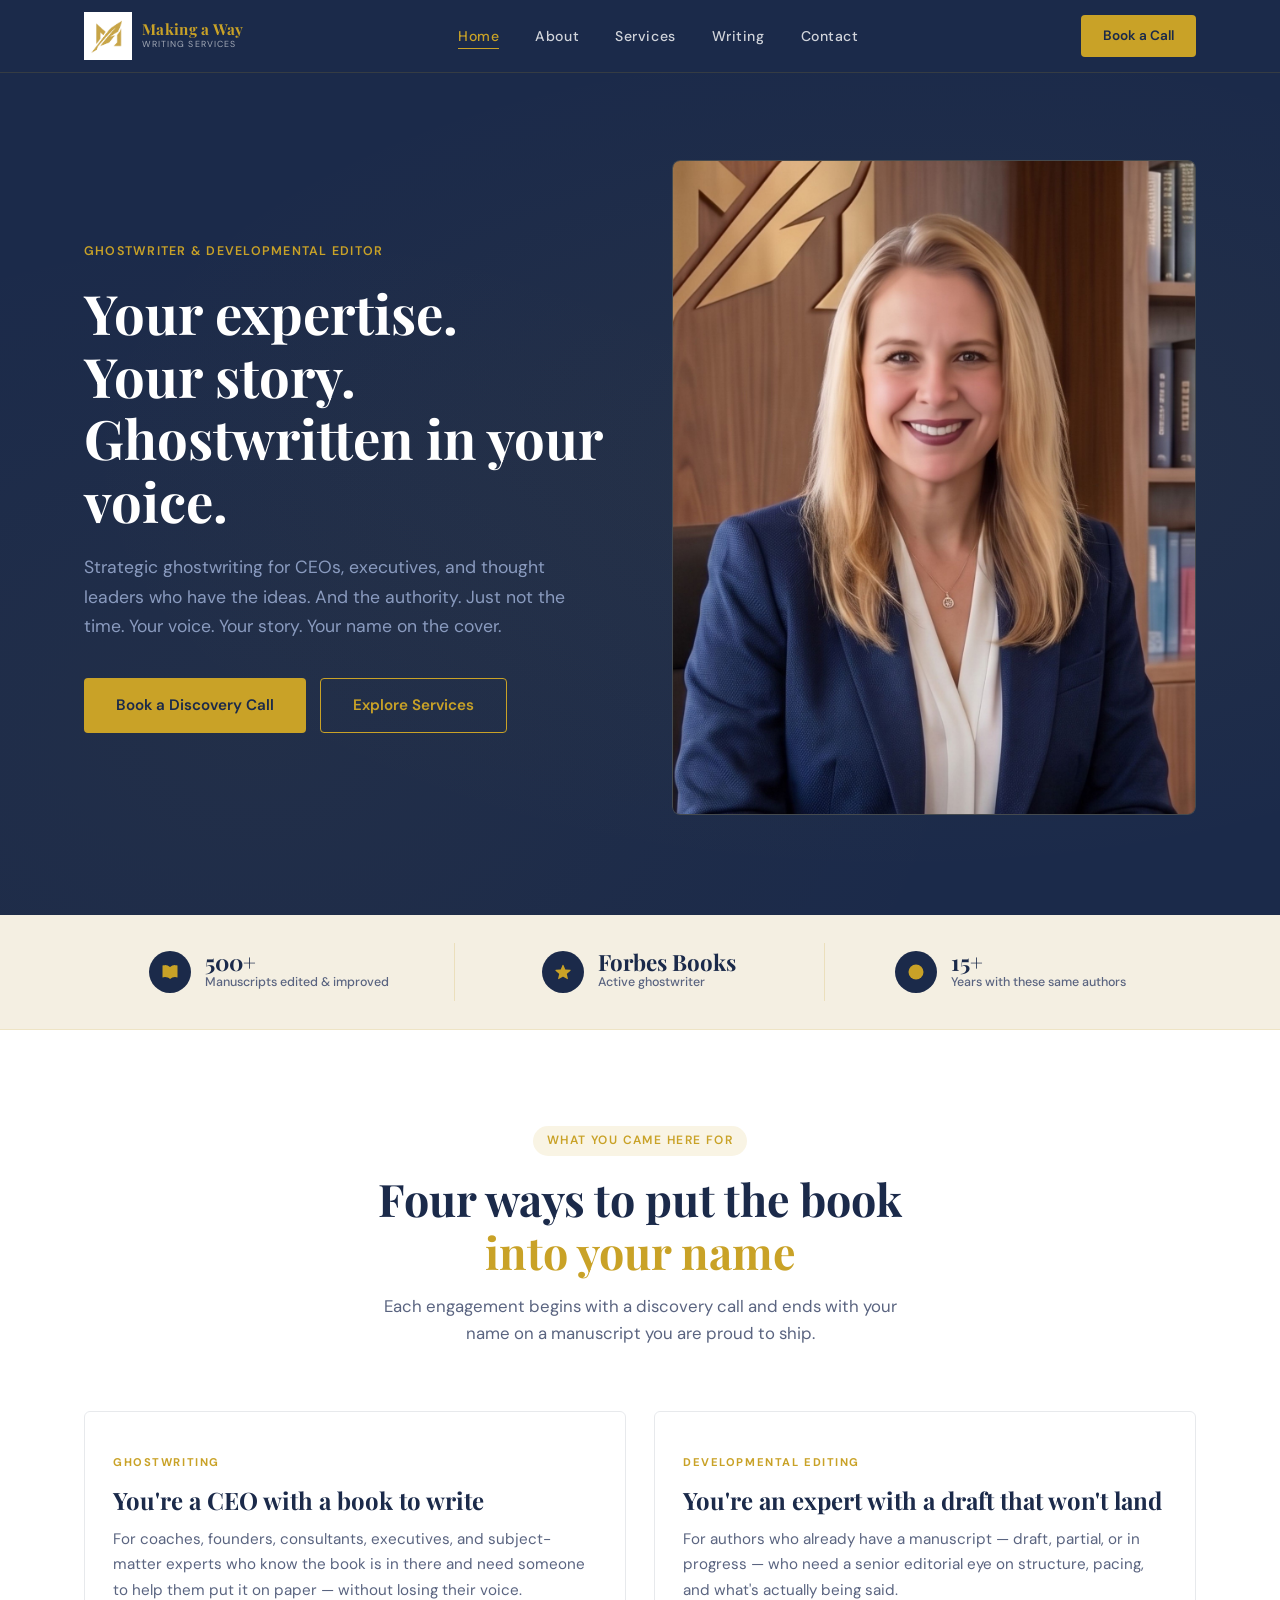
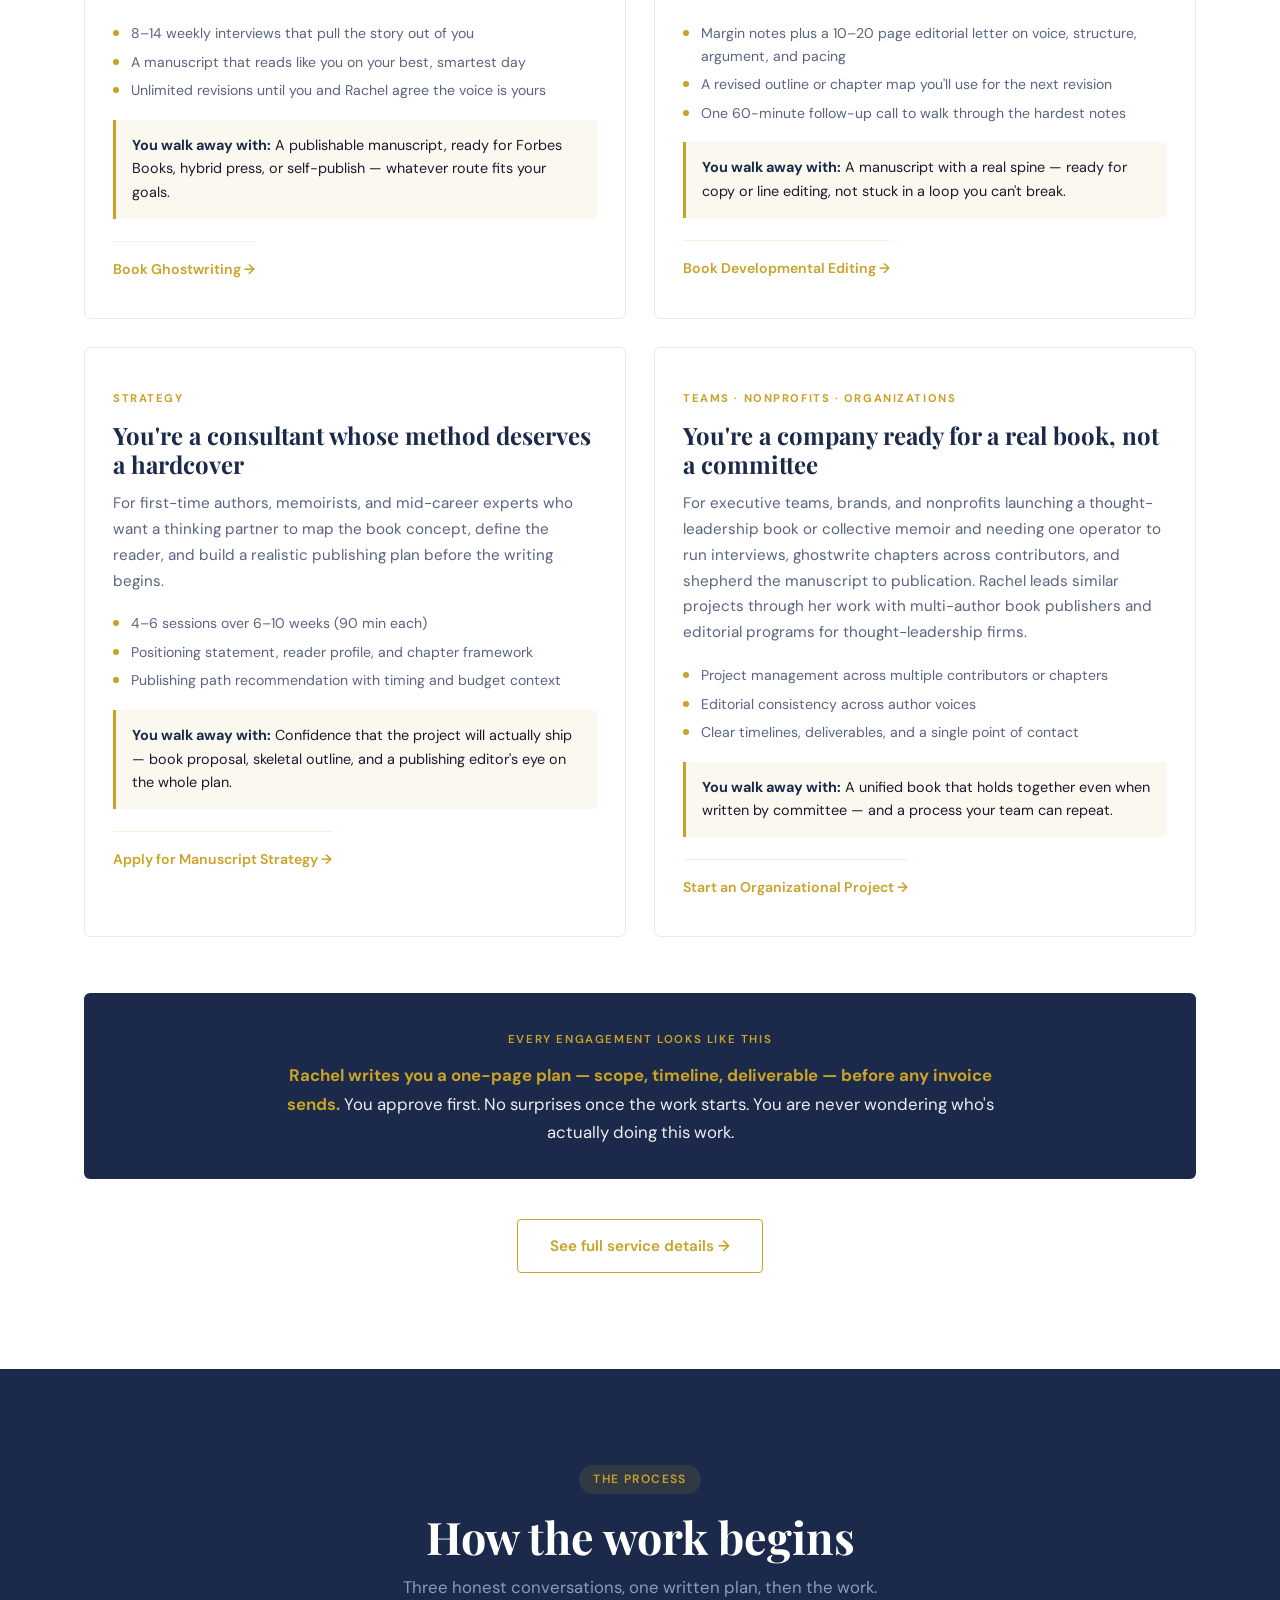
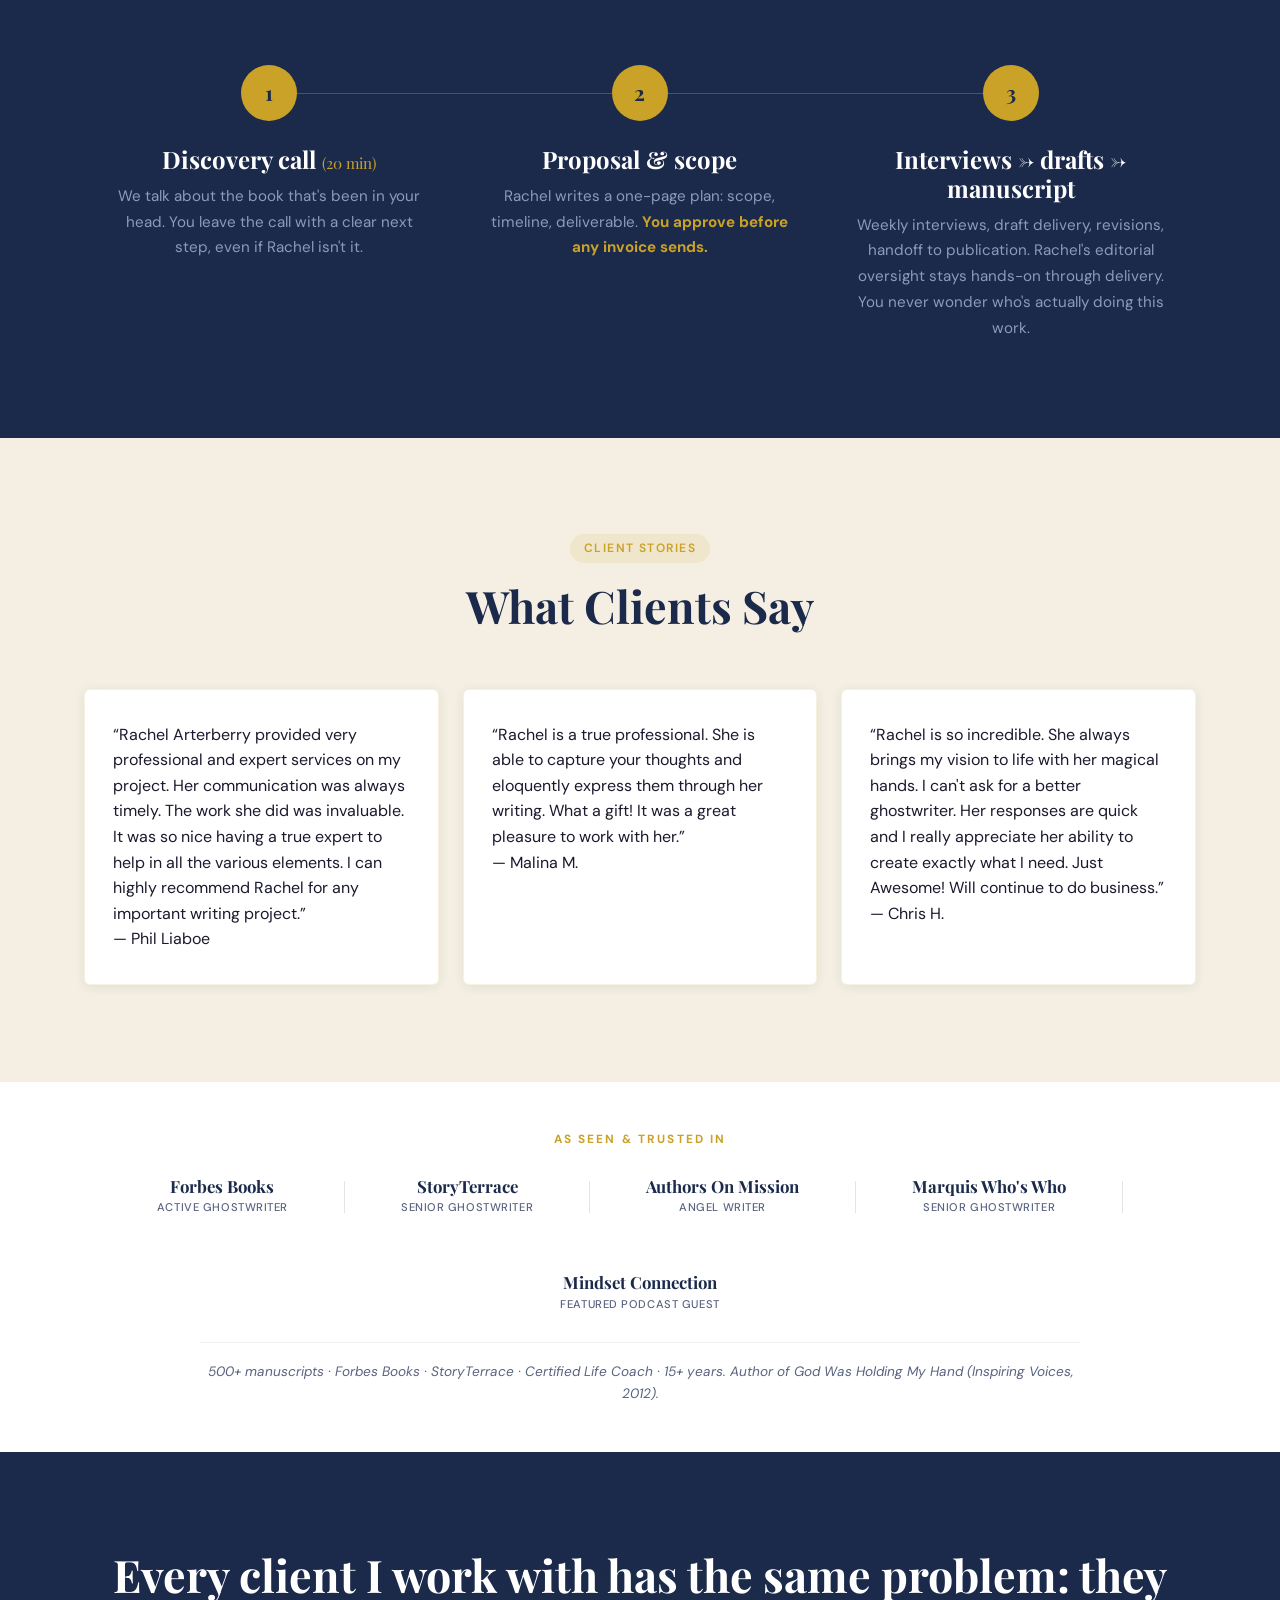
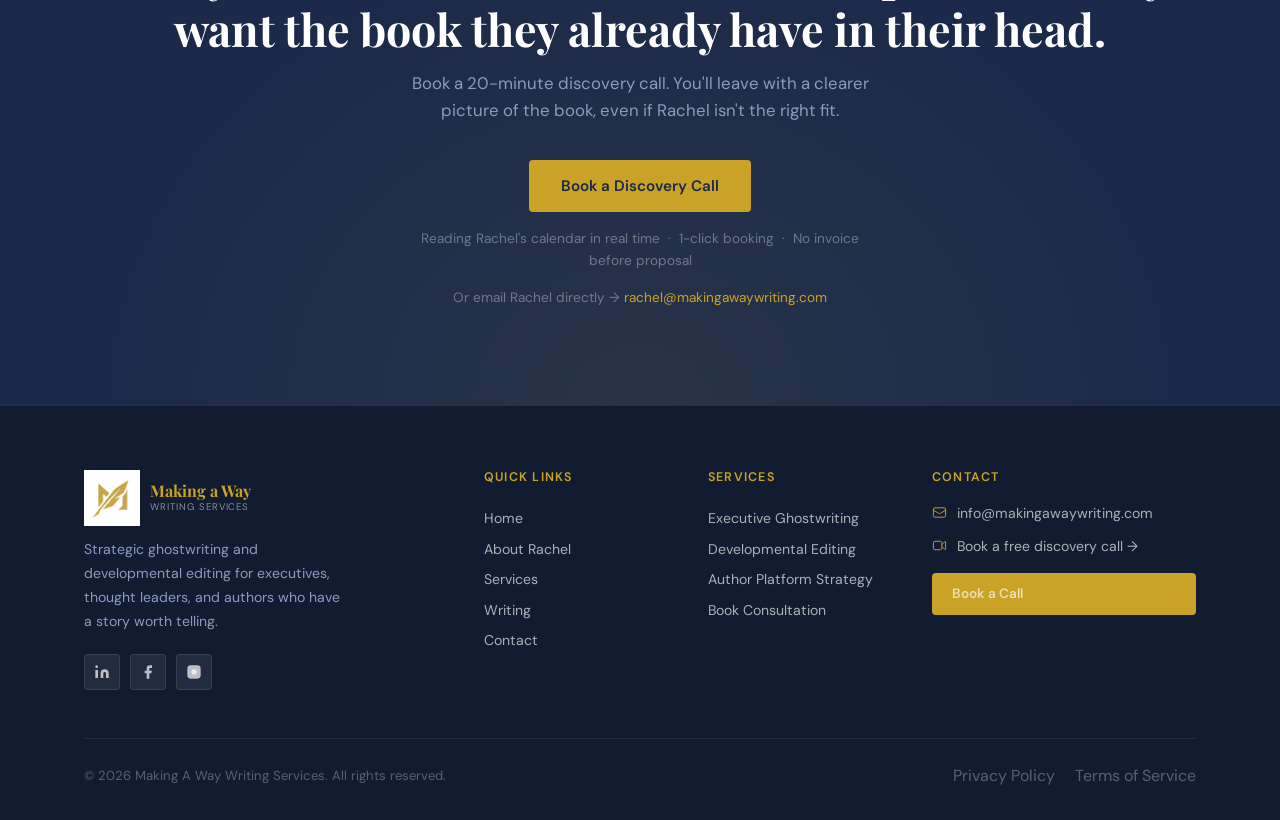
==== index.html @ b9baf17f "Update index.html Updated contact form" ====
<!DOCTYPE html>
<html lang="en">
<head>
<meta charset="UTF-8">
<meta name="viewport" content="width=device-width, initial-scale=1.0">
<title>Making A Way Writing Services | Rachel Arterberry | Ghostwriter & Editor</title>
<meta name="description" content="Strategic ghostwriting and developmental editing for CEOs, executives, and thought leaders. Rachel Arterberry helps busy leaders write books that open doors.">
<link rel="preconnect" href="https://fonts.googleapis.com">
<link href="https://fonts.googleapis.com/css2?family=Playfair+Display:ital,wght@0,400;0,600;0,700;1,400;1,600&family=DM+Sans:wght@300;400;500;600&display=swap" rel="stylesheet">
<style>
:root {
  --navy: #1B2A4A;
  --navy-dark: #111c31;
  --navy-mid: #243459;
  --gold: #C9A227;
  --gold-light: #E8C55A;
  --gold-pale: #FDF6E3;
  --cream: #F4EFE2;
  --white: #FFFFFF;
  --text: #1a1a2e;
  --text-muted: #5a6480;
  --text-light: #8A9BBF;
  --border: rgba(201,162,39,0.2);
  --font-display: 'Playfair Display', Georgia, serif;
  --font-body: 'DM Sans', sans-serif;
  --transition: 0.3s cubic-bezier(0.4,0,0.2,1);
  --shadow-sm: 0 2px 12px rgba(27,42,74,0.08);
  --shadow-md: 0 8px 32px rgba(27,42,74,0.12);
  --shadow-lg: 0 20px 60px rgba(27,42,74,0.18);
}

*, *::before, *::after { box-sizing: border-box; margin: 0; padding: 0; }

html { scroll-behavior: smooth; }

body {
  font-family: var(--font-body);
  color: var(--text);
  background: var(--white);
  line-height: 1.6;
  overflow-x: hidden;
}

/* ── TYPOGRAPHY ─────────────────────────────── */
h1,h2,h3,h4 { font-family: var(--font-display); line-height: 1.2; }
h1 { font-size: clamp(2.2rem,5vw,3.8rem); }
h2 { font-size: clamp(1.8rem,3.5vw,2.8rem); }
h3 { font-size: clamp(1.2rem,2vw,1.5rem); }
p { font-size: 1.05rem; color: var(--text-muted); }

/* ── UTILITIES ──────────────────────────────── */
.container { max-width: 1160px; margin: 0 auto; padding: 0 24px; }
.section { padding: 96px 0; }
.section-sm { padding: 64px 0; }
.text-gold { color: var(--gold); }
.text-center { text-align: center; }
.btn {
  display: inline-flex; align-items: center; gap: 8px;
  padding: 14px 32px; border-radius: 4px; font-family: var(--font-body);
  font-size: 0.95rem; font-weight: 600; cursor: pointer;
  transition: var(--transition); text-decoration: none; border: none;
}
.btn-gold {
  background: var(--gold); color: var(--navy);
}
.btn-gold:hover { background: var(--gold-light); transform: translateY(-2px); box-shadow: var(--shadow-md); }
.btn-outline {
  background: transparent; color: var(--gold);
  border: 1.5px solid var(--gold);
}
.btn-outline:hover { background: var(--gold); color: var(--navy); }
.btn-white {
  background: var(--white); color: var(--navy);
}
.btn-white:hover { background: var(--cream); transform: translateY(-2px); }

.eyebrow {
  display: inline-block;
  font-family: var(--font-body);
  font-size: 0.75rem; font-weight: 600;
  letter-spacing: 0.12em; text-transform: uppercase;
  color: var(--gold); background: rgba(201,162,39,0.12);
  padding: 5px 14px; border-radius: 20px; margin-bottom: 16px;
}

/* ── FADE IN ANIMATIONS ─────────────────────── */
.fade-up {
  opacity: 0; transform: translateY(24px);
  transition: opacity 0.7s ease, transform 0.7s ease;
}
.fade-up.visible { opacity: 1; transform: translateY(0); }
.fade-up-delay-1 { transition-delay: 0.1s; }
.fade-up-delay-2 { transition-delay: 0.2s; }
.fade-up-delay-3 { transition-delay: 0.3s; }
.fade-up-delay-4 { transition-delay: 0.4s; }

/* ── NAVIGATION ─────────────────────────────── */
.nav {
  position: fixed; top: 0; left: 0; right: 0; z-index: 100;
  background: var(--navy);
  border-bottom: 1px solid rgba(201,162,39,0.15);
  transition: var(--transition);
}
.nav.scrolled {
  box-shadow: 0 4px 24px rgba(0,0,0,0.25);
}
.nav-inner {
  display: flex; align-items: center; justify-content: space-between;
  padding: 0 24px; max-width: 1160px; margin: 0 auto; height: 72px;
}
.nav-logo { text-decoration: none; }
.nav-logo-main {
  font-family: var(--font-display);
  font-size: 1.1rem; font-weight: 700; color: var(--gold);
  letter-spacing: 0.02em; line-height: 1.1;
}
.nav-logo-sub {
  font-size: 0.6rem; color: var(--text-light);
  letter-spacing: 0.14em; text-transform: uppercase; font-weight: 400;
}
.nav-links {
  display: flex; align-items: center; gap: 36px; list-style: none;
}
.nav-links a {
  font-size: 0.88rem; font-weight: 500; color: rgba(255,255,255,0.8);
  text-decoration: none; letter-spacing: 0.04em;
  transition: color var(--transition); position: relative;
}
.nav-links a::after {
  content: ''; position: absolute; bottom: -4px; left: 0; right: 0;
  height: 1.5px; background: var(--gold); transform: scaleX(0);
  transition: transform var(--transition); transform-origin: left;
}
.nav-links a:hover, .nav-links a.active { color: var(--gold); }
.nav-links a:hover::after, .nav-links a.active::after { transform: scaleX(1); }
.nav-cta { margin-left: 8px; padding: 10px 22px; font-size: 0.85rem; }
.hamburger {
  display: none; flex-direction: column; gap: 5px; cursor: pointer;
  background: none; border: none; padding: 4px;
}
.hamburger span {
  display: block; width: 24px; height: 2px;
  background: var(--white); transition: var(--transition);
}
.hamburger.open span:nth-child(1) { transform: rotate(45deg) translate(5px,5px); }
.hamburger.open span:nth-child(2) { opacity: 0; }
.hamburger.open span:nth-child(3) { transform: rotate(-45deg) translate(5px,-5px); }
.mobile-menu {
  display: none; position: fixed; inset: 72px 0 0 0;
  background: var(--navy-dark); z-index: 99; padding: 32px 24px;
  flex-direction: column; gap: 8px;
}
.mobile-menu.open { display: flex; }
.mobile-menu a {
  font-size: 1.1rem; font-weight: 500; color: rgba(255,255,255,0.85);
  text-decoration: none; padding: 12px 0;
  border-bottom: 1px solid rgba(255,255,255,0.08);
  transition: color var(--transition);
}
.mobile-menu a:hover { color: var(--gold); }
.mobile-menu .btn { margin-top: 16px; justify-content: center; }

/* ── PAGE SYSTEM ────────────────────────────── */
.page { display: none; }
.page.active { display: block; }

/* ══════════════════════════════════════════════
   HOME PAGE
══════════════════════════════════════════════ */

/* Hero */
.hero {
  background: var(--navy);
  padding: 160px 0 100px;
  position: relative; overflow: hidden;
}
.hero::before {
  content: '';
  position: absolute; inset: 0;
  background: radial-gradient(ellipse at 70% 50%, rgba(201,162,39,0.06) 0%, transparent 65%),
              radial-gradient(ellipse at 20% 80%, rgba(201,162,39,0.04) 0%, transparent 50%);
}
.hero-grid {
  display: grid; grid-template-columns: 1fr 1fr;
  gap: 64px; align-items: center; position: relative;
}
.hero-eyebrow { color: var(--gold); letter-spacing: 0.1em; font-size: 0.78rem; font-weight: 600; text-transform: uppercase; margin-bottom: 20px; }
.hero h1 { color: var(--white); margin-bottom: 20px; font-weight: 700; }
.hero h1 em { color: var(--gold); font-style: normal; }
.hero-sub { color: var(--text-light); font-size: 1.1rem; margin-bottom: 36px; line-height: 1.7; }
.hero-actions { display: flex; gap: 14px; flex-wrap: wrap; }
.hero-image {
  position: relative; border-radius: 8px; overflow: hidden;
}
.hero-image-frame {
  width: 100%; aspect-ratio: 4/5; background: var(--navy-mid);
  border-radius: 8px; overflow: hidden; position: relative;
  border: 1px solid rgba(201,162,39,0.2);
}
.hero-image-frame img {
  width: 100%; height: 100%; object-fit: cover; object-position: center top;
  display: block;
}
.hero-image-placeholder {
  width: 100%; height: 100%;
  background: linear-gradient(145deg, var(--navy-mid) 0%, var(--navy-dark) 100%);
  display: flex; flex-direction: column; align-items: center; justify-content: center;
  gap: 12px;
}
.hero-image-placeholder svg { opacity: 0.3; }
.hero-image-placeholder span { color: rgba(255,255,255,0.3); font-size: 0.8rem; letter-spacing: 0.06em; }
.hero-badge {
  position: absolute; bottom: 24px; left: -20px;
  background: var(--gold); color: var(--navy);
  padding: 12px 20px; border-radius: 4px;
  box-shadow: var(--shadow-md);
}
.hero-badge-num { font-family: var(--font-display); font-size: 1.6rem; font-weight: 700; line-height: 1; }
.hero-badge-label { font-size: 0.7rem; font-weight: 600; letter-spacing: 0.08em; text-transform: uppercase; }

/* Stats strip */
.stats-strip { background: var(--cream); padding: 28px 0; border-bottom: 1px solid rgba(201,162,39,0.15); }
.stats-grid { display: grid; grid-template-columns: repeat(3,1fr); gap: 0; }
.stat-item {
  text-align: center; padding: 8px 24px;
  border-right: 1px solid rgba(201,162,39,0.2);
  display: flex; align-items: center; justify-content: center; gap: 14px;
}
.stat-item:last-child { border-right: none; }
.stat-icon {
  width: 42px; height: 42px; border-radius: 50%;
  background: var(--navy); display: flex; align-items: center; justify-content: center;
  flex-shrink: 0;
}
.stat-icon svg { width: 20px; height: 20px; fill: var(--gold); }
.stat-text { text-align: left; }
.stat-num { font-family: var(--font-display); font-size: 1.4rem; font-weight: 700; color: var(--navy); line-height: 1; }
.stat-lbl { font-size: 0.78rem; color: var(--text-muted); font-weight: 500; }

/* Services overview */
.services-section { background: var(--white); }
.services-intro { text-align: center; max-width: 560px; margin: 0 auto 64px; }
.services-intro h2 { color: var(--navy); margin-bottom: 14px; }
.services-grid { display: grid; grid-template-columns: repeat(3,1fr); gap: 24px; }
.service-card {
  padding: 36px 28px; border-radius: 6px;
  border: 1px solid rgba(27,42,74,0.1);
  transition: var(--transition); position: relative;
  overflow: hidden;
}
.service-card::before {
  content: ''; position: absolute; top: 0; left: 0; right: 0;
  height: 3px; background: var(--gold);
  transform: scaleX(0); transform-origin: left;
  transition: transform var(--transition);
}
.service-card:hover { transform: translateY(-6px); box-shadow: var(--shadow-md); border-color: rgba(201,162,39,0.3); }
.service-card:hover::before { transform: scaleX(1); }
.service-icon {
  width: 52px; height: 52px; border-radius: 8px;
  background: var(--cream); display: flex; align-items: center; justify-content: center;
  margin-bottom: 20px;
}
.service-icon svg { width: 26px; height: 26px; stroke: var(--navy); fill: none; stroke-width: 1.5; }
.service-card h3 { color: var(--navy); margin-bottom: 12px; }
.service-card p { font-size: 0.95rem; line-height: 1.7; }
.service-bullets { list-style: none; margin-top: 18px; display: flex; flex-direction: column; gap: 6px; }
.service-bullets li {
  font-size: 0.88rem; color: var(--text-muted); padding-left: 18px; position: relative;
}
.service-bullets li::before {
  content: ''; position: absolute; left: 0; top: 8px;
  width: 6px; height: 6px; border-radius: 50%; background: var(--gold);
}

/* ── SERVICES: 4-PANEL + GUARANTEE ── */
.services-grid-four { grid-template-columns: repeat(2,1fr); gap: 28px; }
.service-eyebrow {
  display: inline-block;
  font-size: 0.7rem; font-weight: 700;
  letter-spacing: 0.14em; text-transform: uppercase;
  color: var(--gold); margin-bottom: 10px;
  padding: 4px 0;
}
.service-card .service-card-link {
  display: inline-flex; align-items: center; gap: 8px;
  margin-top: 22px; font-size: 0.88rem; font-weight: 600;
  color: var(--gold); text-decoration: none;
  transition: gap var(--transition);
  border-top: 1px solid rgba(201,162,39,0.15);
  padding-top: 16px;
}
.service-card .service-card-link:hover { gap: 14px; }
.service-walkaway {
  margin-top: 18px;
  padding: 14px 16px;
  background: rgba(201,162,39,0.07);
  border-left: 3px solid var(--gold);
  border-radius: 0 4px 4px 0;
  font-size: 0.9rem;
  color: var(--text);
  line-height: 1.65;
}
.service-walkaway strong { color: var(--navy); }
.guarantee-strip {
  margin-top: 56px;
  padding: 32px 36px;
  background: var(--navy);
  border-radius: 6px;
  text-align: center;
}
.guarantee-eyebrow {
  display: inline-block;
  font-size: 0.72rem; font-weight: 600;
  letter-spacing: 0.14em; text-transform: uppercase;
  color: var(--gold); margin-bottom: 12px;
}
.guarantee-line {
  color: rgba(255,255,255,0.92);
  font-size: 1.05rem;
  line-height: 1.7;
  max-width: 720px;
  margin: 0 auto;
}
.guarantee-line strong { color: var(--gold); }

/* ── TRUST SECTION: text-only ribbon ── */
.trust-eyebrow {
  text-align: center;
  display: block;
  font-size: 0.74rem; font-weight: 700;
  letter-spacing: 0.18em; text-transform: uppercase;
  color: var(--gold); margin-bottom: 28px;
}
.trust-inner-text {
  display: flex; align-items: center; justify-content: center;
  gap: 28px; flex-wrap: wrap;
  max-width: 1100px; margin: 0 auto 28px;
}
.trust-item-text {
  display: flex; flex-direction: column; align-items: center; gap: 4px;
  text-align: center; min-width: 130px;
}
.trust-name {
  font-family: var(--font-display);
  font-size: 1.05rem; font-weight: 700;
  color: var(--navy); line-height: 1.1;
}
.trust-detail {
  font-size: 0.7rem; color: var(--text-muted);
  letter-spacing: 0.05em; text-transform: uppercase;
  font-weight: 500;
}
.trust-quietline {
  text-align: center;
  font-size: 0.85rem;
  color: var(--text-muted);
  font-style: italic;
  padding-top: 18px;
  border-top: 1px solid rgba(27,42,74,0.07);
  max-width: 880px; margin: 0 auto;
}

/* ── HERO H1 — allow longer outline copy to flow nicely ── */
.hero h1 { font-size: clamp(1.9rem, 4.4vw, 3.4rem); line-height: 1.15; }

/* ── RESPONSIVE: 4-panel grid falls to single column on mobile ── */
@media (max-width: 768px) {
  .services-grid-four { grid-template-columns: 1fr; }
}

/* How It Works */
.hiw-section { background: var(--navy); }
.hiw-section .section-header { text-align: center; margin-bottom: 64px; }
.hiw-section .section-header h2 { color: var(--white); margin-bottom: 10px; }
.hiw-section .section-header p { color: var(--text-light); }
.hiw-grid {
  display: grid; grid-template-columns: repeat(3,1fr);
  gap: 0; position: relative;
}
.hiw-grid::before {
  content: ''; position: absolute;
  top: 28px; left: calc(16.66% + 20px); right: calc(16.66% + 20px);
  height: 1px; background: rgba(201,162,39,0.35);
}
.hiw-step { text-align: center; padding: 0 24px; }
.hiw-num {
  width: 56px; height: 56px; border-radius: 50%;
  background: var(--gold); color: var(--navy);
  font-family: var(--font-display); font-size: 1.3rem; font-weight: 700;
  display: flex; align-items: center; justify-content: center;
  margin: 0 auto 24px; position: relative; z-index: 1;
}
.hiw-step h3 { color: var(--white); margin-bottom: 10px; }
.hiw-step p { color: var(--text-light); font-size: 0.95rem; line-height: 1.7; }

/* Testimonials */
.testimonials-section { background: var(--cream); }
.testimonials-intro { text-align: center; max-width: 500px; margin: 0 auto 56px; }
.testimonials-intro h2 { color: var(--navy); margin-bottom: 10px; }
.testimonials-grid { display: grid; grid-template-columns: repeat(3,1fr); gap: 24px; }
.nav-logo img, footer img[alt="Making A Way Writing Services logo"] { object-fit: contain !important; }
.testimonial-card {
  background: var(--white); border-radius: 6px; padding: 32px 28px;
  border: 1px solid rgba(201,162,39,0.15);
  box-shadow: var(--shadow-sm); position: relative;
}
.quote-mark {
  font-family: var(--font-display); font-size: 4rem; color: var(--gold);
  line-height: 1; margin-bottom: 12px; opacity: 0.6;
}
.testimonial-card blockquote {
  font-size: 0.96rem; color: var(--text-muted); line-height: 1.75;
  font-style: italic; margin-bottom: 24px;
  border: none; padding: 0;
}
.testimonial-author { display: flex; flex-direction: column; gap: 2px; }
.testimonial-name { font-weight: 600; font-size: 0.92rem; color: var(--navy); }
.testimonial-role { font-size: 0.82rem; color: var(--text-muted); }

/* Trust badges */
.trust-section { background: var(--white); padding: 48px 0; border-top: 1px solid rgba(27,42,74,0.08); }
.trust-inner { display: flex; align-items: center; justify-content: center; gap: 56px; flex-wrap: wrap; }
.trust-item { display: flex; align-items: center; gap: 12px; }
.trust-item-logo {
  font-family: var(--font-display); font-size: 1.2rem; font-weight: 700; color: var(--navy);
}
.trust-item-logo span { font-weight: 400; font-size: 0.7rem; display: block; color: var(--text-muted); letter-spacing: 0.08em; text-transform: uppercase; }
.trust-divider { width: 1px; height: 32px; background: rgba(27,42,74,0.12); }
.trust-badge {
  display: flex; align-items: center; gap: 10px;
  padding: 10px 20px; border-radius: 4px;
  border: 1px solid rgba(27,42,74,0.12); 
}
.trust-badge-icon {
  width: 32px; height: 32px; border-radius: 4px;
  background: var(--navy); display: flex; align-items: center; justify-content: center;
}
.trust-badge-icon svg { width: 18px; height: 18px; fill: var(--gold); }
.trust-badge-text { font-size: 0.82rem; font-weight: 600; color: var(--navy); }

/* Final CTA */
.final-cta {
  background: var(--navy); text-align: center; padding: 96px 0;
  position: relative; overflow: hidden;
}
.final-cta::before {
  content: '';
  position: absolute; inset: 0;
  background: radial-gradient(ellipse at 50% 100%, rgba(201,162,39,0.08) 0%, transparent 60%);
}
.final-cta .container { position: relative; }
.final-cta h2 { color: var(--white); margin-bottom: 14px; }
.final-cta p { color: var(--text-light); font-size: 1.05rem; margin-bottom: 36px; max-width: 480px; margin-left: auto; margin-right: auto; }
.final-cta-sub { font-size: 0.85rem !important; color: rgba(255,255,255,0.35) !important; margin-top: 16px !important; margin-bottom: 0 !important; }

/* ══════════════════════════════════════════════
   ABOUT PAGE
══════════════════════════════════════════════ */
.about-hero {
  background: var(--navy); padding: 140px 0 80px;
  position: relative; overflow: hidden;
}
.about-hero::before {
  content: ''; position: absolute; inset: 0;
  background: radial-gradient(ellipse at 30% 60%, rgba(201,162,39,0.05) 0%, transparent 55%);
}
.about-hero-grid { display: grid; grid-template-columns: 1fr 1.2fr; gap: 80px; align-items: center; position: relative; }
.about-photo-wrap { position: relative; }
.about-photo-frame {
  width: 100%; aspect-ratio: 3/4; border-radius: 6px; overflow: hidden;
  border: 1px solid rgba(201,162,39,0.25);
  background: var(--navy-mid);
}
.about-photo-frame img { width: 100%; height: 100%; object-fit: cover; object-position: center top; }
.about-photo-placeholder {
  width: 100%; height: 100%;
  display: flex; flex-direction: column; align-items: center; justify-content: center; gap: 12px;
  background: linear-gradient(145deg, var(--navy-mid), var(--navy-dark));
}
.about-photo-placeholder svg { opacity: 0.25; }
.about-photo-placeholder span { color: rgba(255,255,255,0.25); font-size: 0.78rem; letter-spacing: 0.06em; }
.about-photo-badge {
  position: absolute; bottom: -16px; right: -16px;
  background: var(--gold); padding: 16px 20px; border-radius: 4px;
  box-shadow: var(--shadow-md);
}
.about-photo-badge-num { font-family: var(--font-display); font-size: 1.8rem; font-weight: 700; color: var(--navy); line-height: 1; }
.about-photo-badge-text { font-size: 0.7rem; font-weight: 600; color: var(--navy-mid); text-transform: uppercase; letter-spacing: 0.08em; }
.about-hero-text .eyebrow { display: block; margin-bottom: 14px; }
.about-hero-text h1 { color: var(--white); margin-bottom: 8px; }
.about-hero-subtitle { font-family: var(--font-display); font-size: 1.1rem; color: var(--gold); font-style: italic; margin-bottom: 24px; }
.about-hero-text p { color: var(--text-light); line-height: 1.8; margin-bottom: 16px; font-size: 1.05rem; }
.about-creds { display: flex; gap: 12px; flex-wrap: wrap; margin-top: 28px; }
.about-cred {
  display: flex; align-items: center; gap: 8px;
  padding: 8px 14px; border-radius: 4px;
  background: rgba(255,255,255,0.06); border: 1px solid rgba(201,162,39,0.2);
}
.about-cred-text { font-size: 0.82rem; color: rgba(255,255,255,0.8); font-weight: 500; }
.about-cred-num { font-family: var(--font-display); font-size: 1rem; font-weight: 700; color: var(--gold); }

.about-story { background: var(--white); }
.about-story-grid { display: grid; grid-template-columns: 1fr 1fr; gap: 80px; align-items: start; }
.about-story-text h2 { color: var(--navy); margin-bottom: 24px; }
.about-story-text p { color: var(--text-muted); line-height: 1.85; margin-bottom: 18px; font-size: 1.02rem; }
.about-pull-quote {
  background: var(--cream); border-left: 4px solid var(--gold);
  padding: 24px 28px; border-radius: 0 6px 6px 0; margin: 32px 0;
  font-family: var(--font-display); font-size: 1.15rem; font-style: italic;
  color: var(--navy); line-height: 1.6;
}
.about-values { display: grid; grid-template-columns: 1fr 1fr; gap: 16px; margin-top: 32px; }
.about-value {
  padding: 20px; border-radius: 4px;
  border: 1px solid rgba(27,42,74,0.1); background: var(--white);
}
.about-value-label { font-size: 0.78rem; font-weight: 700; letter-spacing: 0.08em; text-transform: uppercase; color: var(--gold); margin-bottom: 6px; }
.about-value-text { font-size: 0.9rem; color: var(--text-muted); line-height: 1.6; }

.about-clients { background: var(--cream); }
.about-clients h2 { color: var(--navy); text-align: center; margin-bottom: 12px; }
.about-clients-sub { text-align: center; max-width: 500px; margin: 0 auto 52px; color: var(--text-muted); }
.clients-grid { display: grid; grid-template-columns: repeat(3,1fr); gap: 20px; }
.client-type {
  background: var(--white); border-radius: 6px; padding: 28px 24px;
  border: 1px solid rgba(201,162,39,0.15); text-align: center;
  transition: var(--transition);
}
.client-type:hover { transform: translateY(-4px); box-shadow: var(--shadow-sm); }
.client-type-icon {
  width: 48px; height: 48px; border-radius: 50%;
  background: var(--navy); display: flex; align-items: center; justify-content: center;
  margin: 0 auto 16px;
}
.client-type-icon svg { width: 22px; height: 22px; stroke: var(--gold); fill: none; stroke-width: 1.5; }
.client-type h3 { color: var(--navy); font-size: 1rem; margin-bottom: 8px; }
.client-type p { font-size: 0.88rem; color: var(--text-muted); line-height: 1.6; }

/* ══════════════════════════════════════════════
   SERVICES PAGE
══════════════════════════════════════════════ */
.services-page-hero {
  background: var(--navy); padding: 140px 0 80px; text-align: center;
}
.services-page-hero h1 { color: var(--white); margin-bottom: 14px; }
.services-page-hero p { color: var(--text-light); font-size: 1.1rem; max-width: 520px; margin: 0 auto; }

.services-detail { background: var(--white); }
.services-detail-grid { display: grid; grid-template-columns: repeat(3,1fr); gap: 28px; }
.service-detail-card {
  border-radius: 8px; overflow: hidden;
  border: 1px solid rgba(27,42,74,0.1);
  transition: var(--transition);
}
.service-detail-card:hover { box-shadow: var(--shadow-md); transform: translateY(-4px); }
.service-detail-top {
  background: var(--navy); padding: 32px 28px;
  border-bottom: 3px solid var(--gold);
  min-height: 240px;
  display: flex; flex-direction: column; justify-content: flex-start;
}
.service-detail-icon {
  width: 52px; height: 52px; border-radius: 8px;
  background: rgba(201,162,39,0.15); display: flex; align-items: center; justify-content: center;
  margin-bottom: 18px;
}
.service-detail-icon svg { width: 26px; height: 26px; stroke: var(--gold); fill: none; stroke-width: 1.5; }
.service-detail-top h3 { color: var(--white); margin-bottom: 8px; }
.service-detail-top p { color: var(--text-light); font-size: 0.93rem; line-height: 1.65; }
.service-detail-bottom { padding: 28px; background: var(--white); }
.service-detail-includes { font-size: 0.72rem; font-weight: 700; letter-spacing: 0.1em; text-transform: uppercase; color: var(--gold); margin-bottom: 14px; }
.service-detail-bullets { list-style: none; display: flex; flex-direction: column; gap: 10px; }
.service-detail-bullets li {
  font-size: 0.9rem; color: var(--text-muted); padding-left: 20px; position: relative; line-height: 1.5;
}
.service-detail-bullets li::before {
  content: ''; position: absolute; left: 0; top: 7px;
  width: 7px; height: 7px; border-radius: 50%; background: var(--gold);
}

.process-section { background: var(--cream); }
.process-header { text-align: center; margin-bottom: 64px; }
.process-header h2 { color: var(--navy); margin-bottom: 10px; }
.process-steps { display: grid; grid-template-columns: repeat(4,1fr); gap: 0; position: relative; }
.process-steps::before {
  content: ''; position: absolute;
  top: 28px; left: calc(12.5% + 10px); right: calc(12.5% + 10px);
  height: 1px; background: rgba(201,162,39,0.4);
}
.process-step { text-align: center; padding: 0 16px; }
.process-num {
  width: 56px; height: 56px; border-radius: 50%;
  background: var(--navy); color: var(--gold);
  font-family: var(--font-display); font-size: 1.3rem; font-weight: 700;
  display: flex; align-items: center; justify-content: center;
  margin: 0 auto 20px; position: relative; z-index: 1;
  border: 2px solid var(--gold);
}
.process-step h3 { color: var(--navy); font-size: 1rem; margin-bottom: 8px; }
.process-step p { font-size: 0.88rem; color: var(--text-muted); line-height: 1.6; }

/* ══════════════════════════════════════════════
   WRITING PAGE (Portfolio replacement)
══════════════════════════════════════════════ */
.writing-hero {
  background: var(--navy); padding: 140px 0 72px; text-align: center;
}
.writing-hero h1 { color: var(--white); margin-bottom: 14px; }
.writing-hero-intro {
  max-width: 620px; margin: 0 auto;
  color: var(--text-light); font-size: 1.05rem; line-height: 1.8;
}
.writing-hero-intro em { color: var(--gold); font-style: italic; }

.writing-section { background: var(--white); }
.writing-filters {
  display: flex; gap: 10px; flex-wrap: wrap; margin-bottom: 48px; justify-content: center;
}
.filter-btn {
  padding: 8px 20px; border-radius: 20px; font-size: 0.85rem; font-weight: 500;
  border: 1.5px solid rgba(27,42,74,0.15); color: var(--text-muted);
  cursor: pointer; background: transparent; transition: var(--transition);
  font-family: var(--font-body);
}
.filter-btn:hover { border-color: var(--gold); color: var(--navy); }
.filter-btn.active { background: var(--navy); color: var(--gold); border-color: var(--navy); }

.writing-featured {
  display: grid; grid-template-columns: 1.5fr 1fr;
  gap: 0; border-radius: 8px; overflow: hidden;
  border: 1px solid rgba(201,162,39,0.2); margin-bottom: 48px;
  box-shadow: var(--shadow-sm);
}
.writing-featured-text {
  padding: 40px 40px; background: var(--white);
}
.writing-featured-badge {
  display: inline-flex; align-items: center; gap: 8px;
  background: rgba(201,162,39,0.1); padding: 4px 12px; border-radius: 20px;
  font-size: 0.75rem; font-weight: 600; letter-spacing: 0.06em;
  color: var(--gold); margin-bottom: 16px;
}
.writing-featured h3 { color: var(--navy); font-size: 1.5rem; margin-bottom: 12px; line-height: 1.3; }
.writing-featured p { color: var(--text-muted); font-size: 0.97rem; line-height: 1.7; margin-bottom: 24px; }
.writing-featured-img {
  background: var(--navy); display: flex; align-items: center; justify-content: center;
  flex-direction: column; gap: 12px;
}
.writing-featured-img svg { width: 64px; height: 64px; stroke: rgba(201,162,39,0.4); fill: none; stroke-width: 1; }
.writing-featured-img span { color: rgba(255,255,255,0.2); font-size: 0.78rem; letter-spacing: 0.08em; }

.articles-grid { display: grid; grid-template-columns: repeat(2,1fr); gap: 24px; }
.article-card {
  border-radius: 6px; overflow: hidden;
  border: 1px solid rgba(27,42,74,0.1);
  transition: var(--transition); display: flex; flex-direction: column;
}
.article-card:hover { box-shadow: var(--shadow-md); transform: translateY(-4px); border-color: rgba(201,162,39,0.25); }
.article-card-img {
  height: 160px; background: var(--navy);
  display: flex; align-items: center; justify-content: center;
}
.article-card-img svg { width: 40px; height: 40px; stroke: rgba(201,162,39,0.35); fill: none; stroke-width: 1; }
.article-card-body { padding: 24px; flex: 1; display: flex; flex-direction: column; }
.article-meta {
  display: flex; align-items: center; gap: 8px; margin-bottom: 10px; flex-wrap: wrap;
}
.source-pill {
  font-size: 0.72rem; font-weight: 700; padding: 3px 9px; border-radius: 20px;
  letter-spacing: 0.05em;
}
.source-blog { background: rgba(29,158,117,0.1); color: #0F6E56; }
.source-li { background: rgba(24,95,165,0.1); color: #185FA5; }
.cat-pill {
  font-size: 0.72rem; font-weight: 600; padding: 3px 9px; border-radius: 20px;
}
.cat-wc { background: rgba(201,162,39,0.1); color: #633806; }
.cat-tl { background: rgba(83,74,183,0.1); color: #3C3489; }
.cat-pub { background: rgba(27,42,74,0.08); color: #1B2A4A; }
.read-time { font-size: 0.78rem; color: var(--text-muted); margin-left: auto; }
.article-card h3 { color: var(--navy); font-size: 1.05rem; margin-bottom: 8px; line-height: 1.4; font-family: var(--font-display); }
.article-card p { font-size: 0.88rem; color: var(--text-muted); line-height: 1.65; flex: 1; }
.article-card-link {
  display: inline-flex; align-items: center; gap: 6px;
  margin-top: 16px; font-size: 0.85rem; font-weight: 600;
  color: var(--gold); text-decoration: none; transition: gap var(--transition);
}
.article-card-link:hover { gap: 10px; }

/* ══════════════════════════════════════════════
   CONTACT PAGE
══════════════════════════════════════════════ */
.contact-hero {
  background: var(--navy); padding: 140px 0 80px; text-align: center;
}
.contact-hero h1 { color: var(--white); margin-bottom: 8px; }
.contact-hero p { color: var(--gold); font-family: var(--font-display); font-style: italic; font-size: 1.15rem; }

.contact-section { background: var(--white); }
.contact-grid { display: grid; grid-template-columns: 1fr 1.4fr; gap: 56px; align-items: start; }

.contact-booking {
  background: var(--cream); border-radius: 8px; padding: 36px;
  border: 1px solid rgba(201,162,39,0.2);
}
.contact-booking-icon {
  width: 56px; height: 56px; border-radius: 50%;
  background: var(--navy); display: flex; align-items: center; justify-content: center;
  margin-bottom: 20px;
}
.contact-booking-icon svg { width: 26px; height: 26px; stroke: var(--gold); fill: none; stroke-width: 1.5; }
.contact-booking h3 { color: var(--navy); margin-bottom: 10px; }
.contact-booking p { font-size: 0.95rem; color: var(--text-muted); margin-bottom: 24px; line-height: 1.65; }
.calendly-placeholder {
  border: 2px dashed rgba(201,162,39,0.3); border-radius: 6px; padding: 32px 20px;
  text-align: center; margin-top: 24px;
  background: rgba(201,162,39,0.03);
}
.calendly-placeholder p { font-size: 0.85rem; color: var(--text-muted); }

.contact-form-wrap h3 { color: var(--navy); margin-bottom: 24px; }
.contact-form { display: flex; flex-direction: column; gap: 16px; }
.form-row { display: grid; grid-template-columns: 1fr 1fr; gap: 14px; }
.form-group { display: flex; flex-direction: column; gap: 6px; }
.form-group label { font-size: 0.82rem; font-weight: 600; color: var(--navy); letter-spacing: 0.03em; }
.form-group input, .form-group select, .form-group textarea {
  padding: 12px 16px; border-radius: 4px; border: 1.5px solid rgba(27,42,74,0.15);
  font-family: var(--font-body); font-size: 0.95rem; color: var(--text);
  background: var(--white); transition: border-color var(--transition);
  outline: none;
}
.form-group input:focus, .form-group select:focus, .form-group textarea:focus {
  border-color: var(--gold); box-shadow: 0 0 0 3px rgba(201,162,39,0.1);
}
.form-group textarea { resize: vertical; min-height: 110px; }
.form-submit {
  width: 100%; padding: 15px; font-size: 1rem; font-weight: 600;
  background: var(--gold); color: var(--navy); border: none; border-radius: 4px;
  cursor: pointer; transition: var(--transition); font-family: var(--font-body);
}
.form-submit:hover { background: var(--gold-light); transform: translateY(-2px); box-shadow: var(--shadow-md); }

.faq-section { background: var(--cream); }
.faq-header { text-align: center; margin-bottom: 48px; }
.faq-header h2 { color: var(--navy); margin-bottom: 10px; }
.faq-grid { display: grid; grid-template-columns: 1fr 1fr; gap: 16px; max-width: 900px; margin: 0 auto; }
.faq-item {
  background: var(--white); border-radius: 6px; padding: 24px 26px;
  border: 1px solid rgba(201,162,39,0.12);
  transition: var(--transition);
}
.faq-item:hover { box-shadow: var(--shadow-sm); }
.faq-q { font-weight: 600; color: var(--navy); margin-bottom: 10px; font-size: 0.97rem; line-height: 1.4; }
.faq-a { font-size: 0.92rem; color: var(--text-muted); line-height: 1.7; }

/* ══════════════════════════════════════════════
   FOOTER
══════════════════════════════════════════════ */
footer {
  background: var(--navy-dark); padding: 64px 0 32px;
  border-top: 1px solid rgba(201,162,39,0.15);
}
.footer-grid { display: grid; grid-template-columns: 2fr 1fr 1fr 1.5fr; gap: 48px; margin-bottom: 48px; }
.footer-brand-desc { color: var(--text-light); font-size: 0.88rem; line-height: 1.7; margin-top: 12px; max-width: 260px; }
.footer-social { display: flex; gap: 10px; margin-top: 20px; }
.footer-social a {
  width: 36px; height: 36px; border-radius: 4px;
  background: rgba(255,255,255,0.07); border: 1px solid rgba(255,255,255,0.1);
  display: flex; align-items: center; justify-content: center;
  transition: var(--transition); text-decoration: none;
}
.footer-social a:hover { background: var(--gold); border-color: var(--gold); }
.footer-social a svg { width: 16px; height: 16px; fill: rgba(255,255,255,0.7); }
.footer-social a:hover svg { fill: var(--navy); }
.footer-col h4 { color: var(--gold); font-size: 0.78rem; font-weight: 600; letter-spacing: 0.1em; text-transform: uppercase; font-family: var(--font-body); margin-bottom: 18px; }
.footer-col a {
  display: block; color: rgba(255,255,255,0.65); font-size: 0.88rem;
  text-decoration: none; padding: 4px 0; transition: color var(--transition);
}
.footer-col a:hover { color: var(--gold); }
.footer-contact-item { display: flex; align-items: flex-start; gap: 10px; margin-bottom: 12px; }
.footer-contact-item svg { width: 15px; height: 15px; stroke: var(--gold); fill: none; stroke-width: 1.5; flex-shrink: 0; margin-top: 2px; }
.footer-contact-item span { font-size: 0.88rem; color: rgba(255,255,255,0.65); line-height: 1.5; }
.footer-bottom {
  border-top: 1px solid rgba(255,255,255,0.07); padding-top: 24px;
  display: flex; justify-content: space-between; align-items: center; flex-wrap: wrap; gap: 12px;
}
.footer-bottom p { font-size: 0.82rem; color: rgba(255,255,255,0.3); }
.footer-bottom a { color: rgba(255,255,255,0.3); text-decoration: none; }
.footer-bottom a:hover { color: var(--gold); }

/* ══════════════════════════════════════════════
   RESPONSIVE
══════════════════════════════════════════════ */
@media (max-width: 1024px) {
  .hero-grid, .about-hero-grid { grid-template-columns: 1fr; }
  .hero-image { max-width: 400px; margin: 0 auto; }
  .about-photo-wrap { max-width: 360px; margin: 0 auto; }
  .services-grid, .testimonials-grid { grid-template-columns: repeat(2,1fr); }
  .hiw-grid::before { display: none; }
  .footer-grid { grid-template-columns: 1fr 1fr; }
}
@media (max-width: 768px) {
  .nav-links, .nav-cta { display: none; }
  .hamburger { display: flex; }
  .section { padding: 64px 0; }
  h1 { font-size: 2rem; }
  .hero { padding: 120px 0 72px; }
  .hero-actions { flex-direction: column; }
  .services-grid, .testimonials-grid, .clients-grid,
  .services-detail-grid, .process-steps { grid-template-columns: 1fr; }
  .process-steps::before { display: none; }
  .about-story-grid, .contact-grid, .writing-featured { grid-template-columns: 1fr; }
  .writing-featured-img { height: 180px; }
  .articles-grid { grid-template-columns: 1fr; }
  .faq-grid { grid-template-columns: 1fr; }
  .footer-grid { grid-template-columns: 1fr; gap: 32px; }
  .stats-grid { grid-template-columns: 1fr; }
  .stat-item { border-right: none; border-bottom: 1px solid rgba(201,162,39,0.2); }
  .stat-item:last-child { border-bottom: none; }
  .form-row { grid-template-columns: 1fr; }
  .about-values { grid-template-columns: 1fr; }
  .hiw-grid { grid-template-columns: 1fr; gap: 40px; }
  .trust-inner { gap: 24px; flex-direction: column; }
  .footer-bottom { flex-direction: column; text-align: center; }
}
</style>
</head>
<body>

<!-- NAVIGATION -->
<nav class="nav" id="mainNav">
  <div class="nav-inner">
        <a href="#" class="nav-logo" onclick="showPage('home')" style="display:flex;align-items:center;gap:10px;text-decoration:none;">
      <img src="images/icon-white-square.png" alt="Making A Way Writing Services logo" style="width:48px;height:48px;object-fit:contain;flex:0 0 48px;background:transparent;display:block;">
      <div>
        <div style="font-family:'Playfair Display',serif;font-size:0.95rem;font-weight:700;color:#C9A227;line-height:1.1;letter-spacing:0.02em;">Making a Way</div>
        <div style="font-size:0.55rem;color:rgba(255,255,255,0.6);letter-spacing:0.12em;text-transform:uppercase;">Writing Services</div>
      </div>
    </a>
    <ul class="nav-links">
      <li><a href="#" onclick="showPage('home')" class="nav-link" data-page="home">Home</a></li>
      <li><a href="#" onclick="showPage('about')" class="nav-link" data-page="about">About</a></li>
      <li><a href="#" onclick="showPage('services')" class="nav-link" data-page="services">Services</a></li>
      <li><a href="#" onclick="showPage('writing')" class="nav-link" data-page="writing">Writing</a></li>
      <li><a href="#" onclick="showPage('contact')" class="nav-link" data-page="contact">Contact</a></li>
    </ul>
    <a href="#" class="btn btn-gold nav-cta" onclick="showPage('contact')">Book a Call</a>
    <button class="hamburger" id="hamburger" onclick="toggleMenu()">
      <span></span><span></span><span></span>
    </button>
  </div>
</nav>

<!-- MOBILE MENU -->
<div class="mobile-menu" id="mobileMenu">
  <a href="#" onclick="showPage('home');toggleMenu()">Home</a>
  <a href="#" onclick="showPage('about');toggleMenu()">About</a>
  <a href="#" onclick="showPage('services');toggleMenu()">Services</a>
  <a href="#" onclick="showPage('writing');toggleMenu()">Writing</a>
  <a href="#" onclick="showPage('contact');toggleMenu()">Contact</a>
  <a href="#" class="btn btn-gold" onclick="showPage('contact');toggleMenu()">Book a Discovery Call</a>
</div>

<!-- ══════════════════════════════════════
     HOME PAGE
══════════════════════════════════════ -->
<div id="page-home" class="page active">

  <section class="hero">
    <div class="container">
      <div class="hero-grid">
        <div class="hero-text">
          <p class="hero-eyebrow">GHOSTWRITER &amp; DEVELOPMENTAL EDITOR</p>
          <h1>Your expertise.<br>Your story.<br>Ghostwritten in your voice.</h1>
          <p class="hero-sub">Strategic ghostwriting for CEOs, executives, and thought leaders who have the ideas. And the authority. Just not the time. Your voice. Your story. Your name on the cover.</p>
          <div class="hero-actions">
            <a href="#" class="btn btn-gold" onclick="showPage('contact')">Book a Discovery Call</a>
            <a href="#page-services" class="btn btn-outline" onclick="showPage('services');return false;">Explore Services</a>
          </div>
        </div>
        <div class="hero-image">
          <div class="hero-image-frame">
            <img src="images/Rachel-office-working.jpg" alt="Rachel Arterberry, ghostwriter and developmental editor">
          </div>

        </div>
      </div>
    </div>
  </section>

  <div class="stats-strip">
    <div class="container">
      <div class="stats-grid">
        <div class="stat-item fade-up">
          <div class="stat-icon"><svg viewBox="0 0 24 24"><path d="M12 6.042A8.967 8.967 0 006 3.75c-1.052 0-2.062.18-3 .512v14.25A8.987 8.987 0 016 18c2.305 0 4.408.867 6 2.292m0-14.25a8.966 8.966 0 016-2.292c1.052 0 2.062.18 3 .512v14.25A8.987 8.987 0 0018 18a8.967 8.967 0 00-6 2.292m0-14.25v14.25"/></svg></div>
          <div class="stat-text"><div class="stat-num">500+</div><div class="stat-lbl">Manuscripts edited &amp; improved</div></div>
        </div>
        <div class="stat-item fade-up fade-up-delay-1">
          <div class="stat-icon"><svg viewBox="0 0 24 24"><path d="M11.48 3.499a.562.562 0 011.04 0l2.125 5.111a.563.563 0 00.475.345l5.518.442c.499.04.701.663.321.988l-4.204 3.602a.563.563 0 00-.182.557l1.285 5.385a.562.562 0 01-.84.61l-4.725-2.885a.563.563 0 00-.586 0L6.982 20.54a.562.562 0 01-.84-.61l1.285-5.386a.562.562 0 00-.182-.557l-4.204-3.602a.563.563 0 01.321-.988l5.518-.442a.563.563 0 00.475-.345L11.48 3.5z"/></svg></div>
          <div class="stat-text"><div class="stat-num">Forbes Books</div><div class="stat-lbl">Active ghostwriter</div></div>
        </div>
        <div class="stat-item fade-up fade-up-delay-2">
          <div class="stat-icon"><svg viewBox="0 0 24 24"><circle cx="12" cy="12" r="9"/><polyline points="12 6 12 12 16 14"/></svg></div>
          <div class="stat-text"><div class="stat-num">15+</div><div class="stat-lbl">Years with these same authors</div></div>
        </div>
      </div>
    </div>
  </div>

  <section class="section services-section" id="services-offered">
    <div class="container">
      <div class="services-intro fade-up">
        <span class="eyebrow">What you came here for</span>
        <h2>Four ways to put the book <span class="text-gold">into your name</span></h2>
        <p>Each engagement begins with a discovery call and ends with your name on a manuscript you are proud to ship.</p>
      </div>
      <div class="services-grid services-grid-four">

        <div class="service-card fade-up">
          <div class="service-eyebrow">GHOSTWRITING</div>
          <h3>You're a CEO with a book to write</h3>
          <p>For coaches, founders, consultants, executives, and subject-matter experts who know the book is in there and need someone to help them put it on paper &mdash; without losing their voice.</p>
          <ul class="service-bullets">
            <li>8&ndash;14 weekly interviews that pull the story out of you</li>
            <li>A manuscript that reads like you on your best, smartest day</li>
            <li>Unlimited revisions until you and Rachel agree the voice is yours</li>
          </ul>
          <div class="service-walkaway"><strong>You walk away with:</strong> A publishable manuscript, ready for Forbes Books, hybrid press, or self-publish &mdash; whatever route fits your goals.</div>
          <a href="#" class="service-card-link" onclick="showPage('contact');return false;">Book Ghostwriting &rarr;</a>
        </div>

        <div class="service-card fade-up fade-up-delay-1">
          <div class="service-eyebrow">DEVELOPMENTAL EDITING</div>
          <h3>You're an expert with a draft that won't land</h3>
          <p>For authors who already have a manuscript &mdash; draft, partial, or in progress &mdash; who need a senior editorial eye on structure, pacing, and what's actually being said.</p>
          <ul class="service-bullets">
            <li>Margin notes plus a 10&ndash;20 page editorial letter on voice, structure, argument, and pacing</li>
            <li>A revised outline or chapter map you'll use for the next revision</li>
            <li>One 60-minute follow-up call to walk through the hardest notes</li>
          </ul>
          <div class="service-walkaway"><strong>You walk away with:</strong> A manuscript with a real spine &mdash; ready for copy or line editing, not stuck in a loop you can't break.</div>
          <a href="#" class="service-card-link" onclick="showPage('contact');return false;">Book Developmental Editing &rarr;</a>
        </div>

        <div class="service-card fade-up fade-up-delay-2">
          <div class="service-eyebrow">STRATEGY</div>
          <h3>You're a consultant whose method deserves a hardcover</h3>
          <p>For first-time authors, memoirists, and mid-career experts who want a thinking partner to map the book concept, define the reader, and build a realistic publishing plan before the writing begins.</p>
          <ul class="service-bullets">
            <li>4&ndash;6 sessions over 6&ndash;10 weeks (90 min each)</li>
            <li>Positioning statement, reader profile, and chapter framework</li>
            <li>Publishing path recommendation with timing and budget context</li>
          </ul>
          <div class="service-walkaway"><strong>You walk away with:</strong> Confidence that the project will actually ship &mdash; book proposal, skeletal outline, and a publishing editor's eye on the whole plan.</div>
          <a href="#" class="service-card-link" onclick="showPage('contact');return false;">Apply for Manuscript Strategy &rarr;</a>
        </div>

        <div class="service-card fade-up fade-up-delay-3">
          <div class="service-eyebrow">TEAMS &middot; NONPROFITS &middot; ORGANIZATIONS</div>
          <h3>You're a company ready for a real book, not a committee</h3>
          <p>For executive teams, brands, and nonprofits launching a thought-leadership book or collective memoir and needing one operator to run interviews, ghostwrite chapters across contributors, and shepherd the manuscript to publication. Rachel leads similar projects through her work with multi-author book publishers and editorial programs for thought-leadership firms.</p>
          <ul class="service-bullets">
            <li>Project management across multiple contributors or chapters</li>
            <li>Editorial consistency across author voices</li>
            <li>Clear timelines, deliverables, and a single point of contact</li>
          </ul>
          <div class="service-walkaway"><strong>You walk away with:</strong> A unified book that holds together even when written by committee &mdash; and a process your team can repeat.</div>
          <a href="#" class="service-card-link" onclick="showPage('contact');return false;">Start an Organizational Project &rarr;</a>
        </div>

      </div>

      <div class="guarantee-strip fade-up">
        <span class="guarantee-eyebrow">Every engagement looks like this</span>
        <p class="guarantee-line"><strong>Rachel writes you a one-page plan &mdash; scope, timeline, deliverable &mdash; before any invoice sends.</strong> You approve first. No surprises once the work starts. You are never wondering who's actually doing this work.</p>
      </div>

      <div class="text-center" style="margin-top:40px">
        <a href="#" class="btn btn-outline" onclick="showPage('services')">See full service details &rarr;</a>
      </div>
    </div>
  </section>

  <section class="section hiw-section">
    <div class="container">
      <div class="section-header fade-up" id="how-it-works">
        <span class="eyebrow">The process</span>
        <h2>How the work begins</h2>
        <p>Three honest conversations, one written plan, then the work.</p>
      </div>
      <div class="hiw-grid">
        <div class="hiw-step fade-up">
          <div class="hiw-num">1</div>
          <h3>Discovery call <span style="font-weight:400;color:var(--gold);font-size:0.95rem;">(20 min)</span></h3>
          <p>We talk about the book that's been in your head. You leave the call with a clear next step, even if Rachel isn't it.</p>
        </div>
        <div class="hiw-step fade-up fade-up-delay-1">
          <div class="hiw-num">2</div>
          <h3>Proposal &amp; scope</h3>
          <p>Rachel writes a one-page plan: scope, timeline, deliverable. <strong style="color:var(--gold);">You approve before any invoice sends.</strong></p>
        </div>
        <div class="hiw-step fade-up fade-up-delay-2">
          <div class="hiw-num">3</div>
          <h3>Interviews &rarr; drafts &rarr; manuscript</h3>
          <p>Weekly interviews, draft delivery, revisions, handoff to publication. Rachel's editorial oversight stays hands-on through delivery. You never wonder who's actually doing this work.</p>
        </div>
      </div>
    </div>
  </section>

  <section class="section testimonials-section">
    <div class="container">
      <div class="testimonials-intro fade-up">
        <span class="eyebrow">Client stories</span>
        <h2>What Clients Say</h2>
      </div>
      <div class="testimonials-grid">
        <div class="testimonial-card">
          <div class="testimonial-quote">&ldquo;Rachel Arterberry provided very professional and expert services on my project. Her communication was always timely. The work she did was invaluable. It was so nice having a true expert to help in all the various elements. I can highly recommend Rachel for any important writing project.&rdquo;</div>
          <div class="testimonial-attribution">&mdash; Phil Liaboe</div>
        </div>
        <div class="testimonial-card">
          <div class="testimonial-quote">&ldquo;Rachel is a true professional. She is able to capture your thoughts and eloquently express them through her writing. What a gift! It was a great pleasure to work with her.&rdquo;</div>
          <div class="testimonial-attribution">&mdash; Malina M.</div>
        </div>
        <div class="testimonial-card">
          <div class="testimonial-quote">&ldquo;Rachel is so incredible. She always brings my vision to life with her magical hands. I can't ask for a better ghostwriter. Her responses are quick and I really appreciate her ability to create exactly what I need. Just Awesome! Will continue to do business.&rdquo;</div>
          <div class="testimonial-attribution">&mdash; Chris H.</div>
        </div>
      </div>
    </div>
  </section>

  <section class="trust-section seen-in">
    <div class="container">
      <div class="trust-eyebrow fade-up">As Seen &amp; Trusted In</div>
      <div class="trust-inner trust-inner-text">
        <div class="trust-item-text fade-up"><span class="trust-name">Forbes Books</span><span class="trust-detail">Active ghostwriter</span></div>
        <div class="trust-divider"></div>
        <div class="trust-item-text fade-up fade-up-delay-1"><span class="trust-name">StoryTerrace</span><span class="trust-detail">Senior ghostwriter</span></div>
        <div class="trust-divider"></div>
        <div class="trust-item-text fade-up fade-up-delay-2"><span class="trust-name">Authors On Mission</span><span class="trust-detail">Angel writer</span></div>
        <div class="trust-divider"></div>
        <div class="trust-item-text fade-up fade-up-delay-3"><span class="trust-name">Marquis Who's Who</span><span class="trust-detail">Senior ghostwriter</span></div>
        <div class="trust-divider"></div>
        <div class="trust-item-text fade-up fade-up-delay-4"><span class="trust-name">Mindset Connection</span><span class="trust-detail">Featured podcast guest</span></div>
      </div>
      <p class="trust-quietline fade-up">500+ manuscripts &middot; Forbes Books &middot; StoryTerrace &middot; Certified Life Coach &middot; 15+ years. Author of <em>God Was Holding My Hand</em> (Inspiring Voices, 2012).</p>
    </div>
  </section>

  <section class="final-cta">
    <div class="container">
      <h2>Every client I work with has the same problem: they want the book they already have in their head.</h2>
      <p>Book a 20-minute discovery call. You'll leave with a clearer picture of the book, even if Rachel isn't the right fit.</p>
      <div class="hero-actions" style="justify-content:center;">
        <a href="#" class="btn btn-gold" onclick="showPage('contact')">Book a Discovery Call</a>
      </div>
      <p class="final-cta-sub">Reading Rachel's calendar in real time &nbsp;&middot;&nbsp; 1-click booking &nbsp;&middot;&nbsp; No invoice before proposal</p>
      <p class="final-cta-sub" style="margin-top:14px;">Or email Rachel directly &rarr; <a href="mailto:rachel@makingawaywriting.com" style="color:var(--gold);text-decoration:none;">rachel@makingawaywriting.com</a></p>
    </div>
  </section>

</div><!-- /home -->

<!-- ══════════════════════════════════════
     ABOUT PAGE
══════════════════════════════════════ -->
<div id="page-about" class="page">

  <section class="about-hero">
    <div class="container">
      <div class="about-hero-grid">
        <div class="about-photo-wrap fade-up">
          <div class="about-photo-frame">
            <img src="images/Rachel-desk-portrait.jpg" alt="Rachel Arterberry, ghostwriter and developmental editor">
          </div>
          <div class="about-photo-badge">
            <div class="about-photo-badge-num">15+</div>
            <div class="about-photo-badge-text">Years experience</div>
          </div>
        </div>
        <div class="about-hero-text">
          <span class="eyebrow">About Rachel</span>
          <h1>Two decades in business. One book at a time.</h1>
          <p class="about-hero-subtitle">Ghostwriter &amp; Developmental Editor</p>
          <p>I write the books that busy leaders don't have time to write, in your voice, on your timeline. After 15+ years helping authors find their words, I've learned that the best books aren't written in isolation. They're built through honest conversation, patient listening, and a deep respect for the person behind the ideas.</p>
          <p>My clients are executives, consultants, coaches, and thought leaders who have expertise worth sharing and stories worth telling, they just need a trusted partner to help them say it right.</p>
          <div class="about-creds">
            <div class="about-cred"><span class="about-cred-num">500+</span><span class="about-cred-text">Manuscripts edited</span></div>
            <div class="about-cred"><span class="about-cred-text">Forbes Books Contributor</span></div>
            <div class="about-cred"><span class="about-cred-text">Association of Ghostwriters</span></div>
          </div>
        </div>
      </div>
    </div>
  </section>

  <section class="section about-story">
    <div class="container">
      <div class="about-story-grid">
        <div class="about-story-text fade-up">
          <span class="eyebrow">My story</span>
          <h2>How I Got Here</h2>
          <p>I spent twenty years in international operations management before I wrote my first book. Then, in <em>2012</em>, my husband faced a serious medical crisis, and I sat beside him and wrote his story so our children would have something true to hold on to. That book, <em>God Was Holding My Hand</em>, taught me what writing actually does: it gives form to the things people most need to say.</p>
          <p>What started as one story became a vocation. I realized that helping someone articulate their experience, finding the precise words for something they've lived through but never quite been able to say, was the most meaningful work I could imagine.</p>
          <div class="about-pull-quote">
            "The best books aren't written alone. They're built through honest conversation, patient listening, and a deep respect for the person behind the ideas."
          </div>
          <p>Today I run a small, intentional practice. Not an agency. A partner. Every manuscript I touch gets my full attention, from the first interview to the final page. Because the authors I work with have spent years earning the expertise that belongs inside this book, and they deserve a writer who treats it that way.</p>
        </div>
        <div class="fade-up fade-up-delay-1">
          <span class="eyebrow" style="display:block;margin-bottom:20px">How I work</span>
          <div style="display:flex;flex-direction:column;gap:14px;">
            <div style="display:grid;grid-template-columns:1fr 1fr;gap:14px;">
              <div style="background:var(--navy);border-radius:8px;padding:22px 20px;">
                <div style="font-size:0.72rem;font-weight:700;letter-spacing:0.1em;text-transform:uppercase;color:var(--gold);margin-bottom:8px;">Voice First</div>
                <div style="font-size:0.9rem;color:rgba(255,255,255,0.75);line-height:1.65;">I study how you speak, write, and tell stories. The manuscript sounds like you, only sharper.</div>
              </div>
              <div style="background:var(--navy);border-radius:8px;padding:22px 20px;">
                <div style="font-size:0.72rem;font-weight:700;letter-spacing:0.1em;text-transform:uppercase;color:var(--gold);margin-bottom:8px;">Confidentiality</div>
                <div style="font-size:0.9rem;color:rgba(255,255,255,0.75);line-height:1.65;">Your name is on the cover. Mine isn't. That's the whole point, and a promise I take seriously.</div>
              </div>
            </div>
            <div style="display:grid;grid-template-columns:1fr;gap:14px;">
              <div style="background:var(--navy);border-radius:8px;padding:22px 20px;">
                <div style="font-size:0.72rem;font-weight:700;letter-spacing:0.1em;text-transform:uppercase;color:var(--gold);margin-bottom:8px;">Honest Collaboration</div>
                <div style="font-size:0.9rem;color:rgba(255,255,255,0.75);line-height:1.65;">I'll tell you when something isn't working. Good ghostwriting needs trust, and trust needs honesty.</div>
              </div>
            </div>
            <div style="background:var(--gold);border-radius:8px;padding:22px 20px;">
              <div style="font-size:0.72rem;font-weight:700;letter-spacing:0.1em;text-transform:uppercase;color:var(--navy);margin-bottom:8px;">Small Client Roster</div>
              <div style="font-size:0.9rem;color:var(--navy);line-height:1.65;font-weight:500;">I work with a limited number of clients at a time, not because I have to, but because your project deserves my full attention.</div>
            </div>
          </div>
        </div>
      </div>
    </div>
  </section>

  <section class="section about-clients">
    <div class="container">
      <span class="eyebrow" style="display:block;text-align:center;margin-bottom:8px">Who I work with</span>
      <h2>I Work Best With...</h2>
      <p class="about-clients-sub">Leaders who know what they want to say, they just need the right partner to help them say it.</p>
      <div class="clients-grid">
        <div class="client-type fade-up">
          <div class="client-type-icon"><svg viewBox="0 0 24 24"><path d="M20.25 14.15v4.25c0 1.094-.787 2.036-1.872 2.18-2.087.277-4.216.42-6.378.42s-4.291-.143-6.378-.42c-1.085-.144-1.872-1.086-1.872-2.18v-4.25m16.5 0a2.18 2.18 0 00.75-1.661V8.706c0-1.081-.768-2.015-1.837-2.175a48.114 48.114 0 00-3.413-.387m4.5 8.006c-.194.165-.42.295-.673.38A23.978 23.978 0 0112 15.75c-2.648 0-5.195-.429-7.577-1.22a2.016 2.016 0 01-.673-.38m0 0A2.18 2.18 0 013 12.489V8.706c0-1.081.768-2.015 1.837-2.175a48.111 48.111 0 013.413-.387m7.5 0V5.25A2.25 2.25 0 0013.5 3h-3a2.25 2.25 0 00-2.25 2.25v.894m7.5 0a48.667 48.667 0 00-7.5 0"/></svg></div>
          <h3>CEOs &amp; Executives</h3>
          <p>Leaders who want to establish authority, share hard-won wisdom, or leave a lasting legacy in their industry.</p>
        </div>
        <div class="client-type fade-up fade-up-delay-1">
          <div class="client-type-icon"><svg viewBox="0 0 24 24"><path d="M18 18.72a9.094 9.094 0 003.741-.479 3 3 0 00-4.682-2.72m.94 3.198l.001.031c0 .225-.012.447-.037.666A11.944 11.944 0 0112 21c-2.17 0-4.207-.576-5.963-1.584A6.062 6.062 0 016 18.719m12 0a5.971 5.971 0 00-.941-3.197m0 0A5.995 5.995 0 0012 12.75a5.995 5.995 0 00-5.058 2.772m0 0a3 3 0 00-4.681 2.72 8.986 8.986 0 003.74.477m.94-3.197a5.971 5.971 0 00-.94 3.197M15 6.75a3 3 0 11-6 0 3 3 0 016 0zm6 3a2.25 2.25 0 11-4.5 0 2.25 2.25 0 014.5 0zm-13.5 0a2.25 2.25 0 11-4.5 0 2.25 2.25 0 014.5 0z"/></svg></div>
          <h3>Coaches &amp; Consultants</h3>
          <p>Practitioners who want to turn their methodology into a book that opens doors and establishes them as the go-to authority.</p>
        </div>
        <div class="client-type fade-up fade-up-delay-2">
          <div class="client-type-icon"><svg viewBox="0 0 24 24"><path d="M12 18.75a6 6 0 006-6v-1.5m-6 7.5a6 6 0 01-6-6v-1.5m6 7.5v3.75m-3.75 0h7.5M12 15.75a3 3 0 01-3-3V4.5a3 3 0 116 0v8.25a3 3 0 01-3 3z"/></svg></div>
          <h3>Thought Leaders &amp; Speakers</h3>
          <p>Educators, speakers, and industry experts who want their ideas to reach further than a conference stage or LinkedIn post allows.</p>
        </div>
      </div>
    </div>
  </section>

  <section class="final-cta">
    <div class="container">
      <h2 style="color:var(--white);margin-bottom:14px">Ready to Tell Your Story?</h2>
      <p style="color:var(--text-light);margin-bottom:32px;max-width:440px;margin-left:auto;margin-right:auto">Let's have a 30-minute conversation about your book, and whether we're the right fit.</p>
      <a href="#" class="btn btn-gold" onclick="showPage('contact')">Book a Discovery Call</a>
    </div>
  </section>

</div><!-- /about -->

<!-- ══════════════════════════════════════
     SERVICES PAGE
══════════════════════════════════════ -->
<div id="page-services" class="page">

  <section class="services-page-hero">
    <div class="container">
      <span class="eyebrow">Services</span>
      <h1>How I Help You Become a <span class="text-gold">Published Author</span></h1>
      <p>From first idea to finished book — the editorial support you need at every stage.</p>
    </div>
  </section>

  <section class="section services-detail">
    <div class="container">
      <div class="services-detail-grid">
        <div class="service-detail-card fade-up">
          <div class="service-detail-top">
            <div class="service-detail-icon"><svg viewBox="0 0 24 24"><path d="M16.862 4.487l1.687-1.688a1.875 1.875 0 112.652 2.652L10.582 16.07a4.5 4.5 0 01-1.897 1.13L6 18l.8-2.685a4.5 4.5 0 011.13-1.897l8.932-8.931zm0 0L19.5 7.125"/></svg></div>
            <h3>Executive Ghostwriting</h3>
            <p>I capture your voice and ideas through in-depth interviews, then craft a manuscript that sounds authentically you — your expertise, your story, your name on the cover.</p>
          </div>
          <div class="service-detail-bottom">
            <div class="service-detail-includes">What's included</div>
            <ul class="service-detail-bullets">
              <li>Full manuscript creation (book-length)</li>
              <li>Interview-based voice-matching process</li>
              <li>Business books, memoirs &amp; leadership titles</li>
              <li>Complete confidentiality — your name only</li>
              <li>Regular check-ins and draft reviews</li>
              <li>Final polished manuscript ready to publish</li>
            </ul>
          </div>
        </div>
        <div class="service-detail-card fade-up fade-up-delay-1">
          <div class="service-detail-top">
            <div class="service-detail-icon"><svg viewBox="0 0 24 24"><path d="M12 6.042A8.967 8.967 0 006 3.75c-1.052 0-2.062.18-3 .512v14.25A8.987 8.987 0 016 18c2.305 0 4.408.867 6 2.292m0-14.25a8.966 8.966 0 016-2.292c1.052 0 2.062.18 3 .512v14.25A8.987 8.987 0 0018 18a8.967 8.967 0 00-6 2.292m0-14.25v14.25"/></svg></div>
            <h3>Developmental Editing</h3>
            <p>Big-picture feedback on structure, narrative arc, and flow to transform your existing draft into a polished, publishable manuscript.</p>
          </div>
          <div class="service-detail-bottom">
            <div class="service-detail-includes">What's included</div>
            <ul class="service-detail-bullets">
              <li>Full structural analysis of your manuscript</li>
              <li>Chapter-by-chapter organization feedback</li>
              <li>Narrative arc and pacing assessment</li>
              <li>Voice and tone consistency review</li>
              <li>Detailed written editorial notes</li>
              <li>Follow-up call to discuss revisions</li>
            </ul>
          </div>
        </div>
        <div class="service-detail-card fade-up fade-up-delay-2">
          <div class="service-detail-top">
            <div class="service-detail-icon"><svg viewBox="0 0 24 24"><path d="M10.34 15.84c-.688-.06-1.386-.09-2.09-.09H7.5a4.5 4.5 0 110-9h.75c.704 0 1.402-.03 2.09-.09m0 9.18c.253.962.584 1.892.985 2.783.247.55.06 1.21-.463 1.511l-.657.38c-.551.318-1.26.117-1.527-.461a20.845 20.845 0 01-1.44-4.282m3.102.069a18.03 18.03 0 01-.59-4.59c0-1.586.205-3.124.59-4.59m0 9.18a23.848 23.848 0 018.835 2.535M10.34 6.66a23.847 23.847 0 008.835-2.535m0 0A23.74 23.74 0 0018.795 3m.38 1.125a23.91 23.91 0 011.014 5.395m-1.014 8.855c-.118.38-.245.754-.38 1.125m.38-1.125a23.91 23.91 0 001.014-5.395m0-3.46c.495.413.811 1.035.811 1.73 0 .695-.316 1.317-.811 1.73m0-3.46a24.347 24.347 0 010 3.46"/></svg></div>
            <h3>Author Platform Strategy</h3>
            <p>Position yourself as the go-to expert in your field with strategic content, LinkedIn series, and thought leadership planning before, during, and after launch.</p>
          </div>
          <div class="service-detail-bottom">
            <div class="service-detail-includes">What's included</div>
            <ul class="service-detail-bullets">
              <li>Content strategy &amp; editorial calendar</li>
              <li>LinkedIn thought leadership series</li>
              <li>Speaker topic development</li>
              <li>Brand positioning framework</li>
              <li>Book launch content strategy</li>
              <li>Ongoing content partnership options</li>
            </ul>
          </div>
        </div>
      </div>
    </div>
  </section>

  <section class="section process-section">
    <div class="container">
      <div class="process-header fade-up">
        <span class="eyebrow">The journey</span>
        <h2>My Process</h2>
        <p>A clear path from your first idea to your finished, published book.</p>
      </div>
      <div class="process-steps">
        <div class="process-step fade-up">
          <div class="process-num">1</div>
          <h3>Discovery Call</h3>
          <p>A free 30-minute conversation. We talk about your book, your audience, and your goals — and decide whether we're a good fit.</p>
        </div>
        <div class="process-step fade-up fade-up-delay-1">
          <div class="process-num">2</div>
          <h3>Custom Proposal</h3>
          <p>I map out your full project: scope, timeline, investment, and process — customized to your book and your schedule.</p>
        </div>
        <div class="process-step fade-up fade-up-delay-2">
          <div class="process-num">3</div>
          <h3>Writing &amp; Collaboration</h3>
          <p>We work together through interviews, drafts, and revisions — with regular check-ins to keep everything on track.</p>
        </div>
        <div class="process-step fade-up fade-up-delay-3">
          <div class="process-num">4</div>
          <h3>Publication Support</h3>
          <p>From final manuscript to published book — I help you navigate your options and get your work into the world.</p>
        </div>
      </div>
    </div>
  </section>

  <section class="final-cta">
    <div class="container">
      <h2 style="color:var(--white);margin-bottom:14px">Ready to Start Your Book?</h2>
      <p style="color:var(--text-light);margin-bottom:32px;max-width:440px;margin-left:auto;margin-right:auto">Let's talk about your project. The first conversation is always free.</p>
      <a href="#" class="btn btn-gold" onclick="showPage('contact')">Book a Discovery Call</a>
    </div>
  </section>

</div><!-- /services -->

<!-- ══════════════════════════════════════
     WRITING PAGE
══════════════════════════════════════ -->
<div id="page-writing" class="page">

  <section class="writing-hero">
    <div class="container">
      <span class="eyebrow">Read my work</span>
      <h1>My Writing Is My Portfolio</h1>
      <p class="writing-hero-intro">As a ghostwriter, my clients' books stay confidential — that's the whole point. But here's what I <em>can</em> share: my own thinking, in my own words. Every article below shows you how I write, how I build an argument, and whether my voice is a fit for yours.</p>
    </div>
  </section>

  <section class="section writing-section">
    <div class="container">
      <div class="writing-filters" id="writingFilters">
        <button class="filter-btn active" onclick="filterArticles('all',this)">All writing</button>
        <button class="filter-btn" onclick="filterArticles('blog',this)">Blog posts</button>
        <button class="filter-btn" onclick="filterArticles('linkedin',this)">LinkedIn articles</button>
        <button class="filter-btn" onclick="filterArticles('tl',this)">Thought leadership</button>
        <button class="filter-btn" onclick="filterArticles('wc',this)">Writing craft</button>
        <button class="filter-btn" onclick="filterArticles('pub',this)">Publishing</button>
      </div>

      <div class="writing-featured fade-up" id="featuredArticle">
        <div class="writing-featured-text">
          <span class="writing-featured-badge">
            <svg width="12" height="12" viewBox="0 0 24 24" fill="var(--gold)" xmlns="http://www.w3.org/2000/svg"><path d="M11.48 3.499a.562.562 0 011.04 0l2.125 5.111a.563.563 0 00.475.345l5.518.442c.499.04.701.663.321.988l-4.204 3.602a.563.563 0 00-.182.557l1.285 5.385a.562.562 0 01-.84.61l-4.725-2.885a.563.563 0 00-.586 0L6.982 20.54a.562.562 0 01-.84-.61l1.285-5.386a.562.562 0 00-.182-.557l-4.204-3.602a.563.563 0 01.321-.988l5.518-.442a.563.563 0 00.475-.345L11.48 3.5z"/></svg>
            Featured article
          </span>
          <h3>Why Am I Hesitant to Hire a Ghostwriter?</h3>
          <p>When I sit down with a new client who's considering ghostwriting, the conversation rarely begins with logistics. It usually starts with a quiet confession: "I'm not sure if this is the right move for me." There's a vulnerability in that moment — a recognition that sharing your story means letting someone else into your creative world.</p>
          <a href="https://www.makingawaywriting.com/post/why-am-i-hesitant-to-hire-a-ghostwriter-understanding-the-real-fears-behind-the-decision" target="_blank" rel="noopener" class="btn btn-gold">Read full article →</a>
        </div>
        <div class="writing-featured-img">
          <svg viewBox="0 0 64 64" fill="none" xmlns="http://www.w3.org/2000/svg"><rect x="8" y="12" width="48" height="40" rx="3" stroke="rgba(201,162,39,0.4)" stroke-width="1.5"/><line x1="16" y1="24" x2="48" y2="24" stroke="rgba(201,162,39,0.3)" stroke-width="1.5"/><line x1="16" y1="32" x2="48" y2="32" stroke="rgba(201,162,39,0.3)" stroke-width="1.5"/><line x1="16" y1="40" x2="36" y2="40" stroke="rgba(201,162,39,0.3)" stroke-width="1.5"/></svg>
          <span>Featured</span>
        </div>
      </div>

      <div class="articles-grid" id="articlesGrid"></div>
    </div>
  </section>

</div><!-- /writing -->

<!-- ══════════════════════════════════════
     CONTACT PAGE
══════════════════════════════════════ -->
<div id="page-contact" class="page">

  <section class="contact-hero">
    <div class="container">
      <span class="eyebrow">Get in touch</span>
      <h1>Ready to Write Your Book?</h1>
      <p>I'd love to hear about the book you've been thinking about.</p>
    </div>
  </section>

  <section class="section contact-section">
    <div class="container">
      <div class="contact-grid">

        <div class="contact-booking fade-up">
          <div class="contact-booking-icon">
            <svg viewBox="0 0 24 24"><rect x="3" y="4" width="18" height="18" rx="2"/><line x1="16" y1="2" x2="16" y2="6"/><line x1="8" y1="2" x2="8" y2="6"/><line x1="3" y1="10" x2="21" y2="10"/></svg>
          </div>
          <h3>Book a Discovery Call</h3>
          <p>Schedule a free 30-minute call to discuss your book idea and see if we're a good fit. No sales pitch, just an honest conversation about your project.</p>
          <a href="https://calendly.com/rachel-arterberry/discovery-call" target="_blank" rel="noopener" class="btn btn-gold" style="width:100%;justify-content:center">Schedule Your Call →</a>
          <div class="calendly-placeholder">
            <svg width="32" height="32" viewBox="0 0 24 24" fill="none" stroke="rgba(201,162,39,0.4)" stroke-width="1.5"><rect x="3" y="4" width="18" height="18" rx="2"/><line x1="16" y1="2" x2="16" y2="6"/><line x1="8" y1="2" x2="8" y2="6"/><line x1="3" y1="10" x2="21" y2="10"/></svg>
            <p style="margin-top:8px">Calendly booking widget<br>connects here</p>
          </div>
        </div>

        <div class="contact-form-wrap fade-up fade-up-delay-1">
          <h3>Or Send Me a Message</h3>

          <form
            name="contact"
            method="POST"
            data-netlify="true"
            data-netlify-honeypot="bot-field"
            action="thank-you.html"
            class="contact-form"
          >
            <input type="hidden" name="form-name" value="contact" />
            <p style="display:none">
              <label>Do not fill this out: <input name="bot-field" /></label>
            </p>

            <div class="form-row">
              <div class="form-group">
                <label for="fname">First name</label>
                <input type="text" id="fname" name="fname" placeholder="Your first name" required>
              </div>
              <div class="form-group">
                <label for="lname">Last name</label>
                <input type="text" id="lname" name="lname" placeholder="Your last name" required>
              </div>
            </div>

            <div class="form-group">
              <label for="email">Email address</label>
              <input type="email" id="email" name="email" placeholder="you@company.com" required>
            </div>

            <div class="form-group">
              <label for="project">Project type</label>
              <select id="project" name="project">
                <option value="">Select project type...</option>
                <option>Executive ghostwriting (full book)</option>
                <option>Memoir or personal narrative</option>
                <option>Developmental editing</option>
                <option>Author platform strategy</option>
                <option>Not sure yet, let's talk</option>
              </select>
            </div>

            <div class="form-group">
              <label for="message">What's your book about?</label>
              <textarea id="message" name="message" placeholder="Tell me a little about your idea, who it's for, and where you are in the process..."></textarea>
            </div>

            <button type="submit" class="form-submit">Send Message →</button>
          </form>
        </div>

      </div>
    </div>
  </section>

  <section class="section faq-section">
    <div class="container">
      <div class="faq-header fade-up">
        <span class="eyebrow">Common questions</span>
        <h2>Frequently Asked Questions</h2>
      </div>
      <div class="faq-grid">
        <div class="faq-item fade-up">
          <div class="faq-q">How long does it take to write a book?</div>
          <div class="faq-a">Most ghostwriting projects take 6 to 12 months depending on scope and complexity. Some shorter books or faster-paced projects can be completed in 3 to 4 months. We'll map out a realistic timeline in your custom proposal.</div>
        </div>
        <div class="faq-item fade-up fade-up-delay-1">
          <div class="faq-q">How much does ghostwriting cost?</div>
          <div class="faq-a">Investment varies based on book length, research required, and timeline. Every project gets a custom proposal after our discovery call. There are no one-size-fits-all packages here.</div>
        </div>
        <div class="faq-item fade-up fade-up-delay-2">
          <div class="faq-q">Will the book sound like me?</div>
          <div class="faq-a">Absolutely. Capturing your authentic voice is the most important part of the process. I study how you speak, read your existing writing, and interview you extensively before writing a single word.</div>
        </div>
        <div class="faq-item fade-up fade-up-delay-3">
          <div class="faq-q">Is ghostwriting ethical?</div>
          <div class="faq-a">Yes, and it's more common than most people realize. Many bestselling business books, memoirs, and leadership titles are written with a ghostwriter. The ideas, expertise, and story are entirely yours. I'm here to help you say it well.</div>
        </div>
        <div class="faq-item fade-up">
          <div class="faq-q">Will anyone know you wrote my book?</div>
          <div class="faq-a">Only you. Confidentiality is a non-negotiable part of how I work. Every project includes a non-disclosure agreement, and I take that commitment seriously.</div>
        </div>
        <div class="faq-item fade-up fade-up-delay-1">
          <div class="faq-q">What if I already have a draft?</div>
          <div class="faq-a">Developmental editing might be the better fit. I can work with whatever you have, a rough draft, an outline, or just a collection of ideas, and help you shape it into a finished, publishable manuscript.</div>
        </div>
      </div>
    </div>
  </section>

</div><!-- /page-contact -->

<!-- FOOTER -->
<footer>
  <div class="container">
    <div class="footer-grid">
      <div>
                <a href="#" onclick="showPage('home')" style="text-decoration:none;display:flex;align-items:center;gap:10px;margin-bottom:12px;">
          <img src="images/icon-white-square.png" alt="Making A Way Writing Services logo" style="width:56px;height:56px;object-fit:contain;flex:0 0 56px;background:transparent;display:block;">
          <div>
            <div style="font-family:'Playfair Display',serif;font-size:1rem;font-weight:700;color:#C9A227;line-height:1.1;">Making a Way</div>
            <div style="font-size:0.6rem;color:rgba(255,255,255,0.5);letter-spacing:0.1em;text-transform:uppercase;">Writing Services</div>
          </div>
        </a>
        <p class="footer-brand-desc">Strategic ghostwriting and developmental editing for executives, thought leaders, and authors who have a story worth telling.</p>
        <div class="footer-social">
          <a href="https://www.linkedin.com/in/rachelarterberry/" target="_blank" rel="noopener" title="LinkedIn">
            <svg viewBox="0 0 24 24"><path d="M16 8a6 6 0 016 6v7h-4v-7a2 2 0 00-2-2 2 2 0 00-2 2v7h-4v-7a6 6 0 016-6zM2 9h4v12H2z"/><circle cx="4" cy="4" r="2"/></svg>
          </a>
          <a href="https://www.facebook.com/MakingAWayWritingServices" target="_blank" rel="noopener" title="Facebook">
            <svg viewBox="0 0 24 24"><path d="M18 2h-3a5 5 0 00-5 5v3H7v4h3v8h4v-8h3l1-4h-4V7a1 1 0 011-1h3z"/></svg>
          </a>
          <a href="https://www.instagram.com/MakingAWayWritingServices" target="_blank" rel="noopener" title="Instagram">
            <svg viewBox="0 0 24 24"><rect x="2" y="2" width="20" height="20" rx="5" ry="5"/><path d="M16 11.37A4 4 0 1112.63 8 4 4 0 0116 11.37z"/><line x1="17.5" y1="6.5" x2="17.51" y2="6.5"/></svg>
          </a>
        </div>
      </div>
      <div class="footer-col">
        <h4>Quick links</h4>
        <a href="#" onclick="showPage('home')">Home</a>
        <a href="#" onclick="showPage('about')">About Rachel</a>
        <a href="#" onclick="showPage('services')">Services</a>
        <a href="#" onclick="showPage('writing')">Writing</a>
        <a href="#" onclick="showPage('contact')">Contact</a>
      </div>
      <div class="footer-col">
        <h4>Services</h4>
        <a href="#" onclick="showPage('services')">Executive Ghostwriting</a>
        <a href="#" onclick="showPage('services')">Developmental Editing</a>
        <a href="#" onclick="showPage('services')">Author Platform Strategy</a>
        <a href="#" onclick="showPage('services')">Book Consultation</a>
      </div>
      <div class="footer-col">
        <h4>Contact</h4>
        <div class="footer-contact-item">
          <svg viewBox="0 0 24 24"><path d="M21.75 6.75v10.5a2.25 2.25 0 01-2.25 2.25h-15a2.25 2.25 0 01-2.25-2.25V6.75m19.5 0A2.25 2.25 0 0019.5 4.5h-15a2.25 2.25 0 00-2.25 2.25m19.5 0v.243a2.25 2.25 0 01-1.07 1.916l-7.5 4.615a2.25 2.25 0 01-2.36 0L3.32 8.91a2.25 2.25 0 01-1.07-1.916V6.75"/></svg>
          <span>info@makingawaywriting.com</span>
        </div>
        <div class="footer-contact-item">
          <svg viewBox="0 0 24 24"><path d="M15.75 10.5l4.72-4.72a.75.75 0 011.28.53v11.38a.75.75 0 01-1.28.53l-4.72-4.72M4.5 18.75h9a2.25 2.25 0 002.25-2.25v-9a2.25 2.25 0 00-2.25-2.25h-9A2.25 2.25 0 002.25 7.5v9a2.25 2.25 0 002.25 2.25z"/></svg>
          <span>Book a free discovery call →</span>
        </div>
        <a href="#" onclick="showPage('contact')" class="btn btn-gold" style="margin-top:16px;font-size:0.85rem;padding:10px 20px">Book a Call</a>
      </div>
    </div>
    <div class="footer-bottom">
      <p>© 2026 Making A Way Writing Services. All rights reserved.</p>
      <div style="display:flex;gap:20px">
        <a href="privacy.html">Privacy Policy</a>
        <a href="terms.html">Terms of Service</a>
      </div>
    </div>
  </div>
</footer>

<script>
// ── ARTICLES DATA ──────────────────────────────────────────────────
const articles = [
  { title:"The Frustrations of Going It Alone", cat:"tl", src:"blog", time:"4 min read", excerpt:"I remember the first time a client confided in me about her exhaustion from trying to do it all — staring at a blinking cursor, week after week.", url:"https://www.makingawaywriting.com/post/the-frustrations-of-going-it-alone-what-keeps-thought-leaders-from-delegating-their-writing" },
  { title:"How to Tell Your Story Authentically in a World Obsessed with AI", cat:"wc", src:"blog", time:"4 min read", excerpt:"A longtime client had been experimenting with AI tools. The words were polished, the structure tight — but something essential was missing: her voice.", url:"https://www.makingawaywriting.com/post/how-to-tell-your-story-authentically-in-a-world-obsessed-with-ai" },
  { title:"Ghostwriter vs. Author: Who Really Tells the Story?", cat:"wc", src:"blog", time:"5 min read", excerpt:"As a ghostwriter, I've spent years working in the creative shadows. The line between 'author' and 'ghostwriter' is more fascinating — and more blurry — than most readers assume.", url:"https://www.makingawaywriting.com/post/ghostwriter-vs-author-who-really-tells-the-story" },
  { title:"When 'I'll Write It Myself' Turns Into Months of Delay", cat:"tl", src:"linkedin", time:"Article", excerpt:"The all-too-common story of a busy professional who keeps putting off writing their book — until the idea never gets written at all.", url:"https://www.linkedin.com/pulse/when-ill-write-myself-turns-months-delay-rachel-arterberry-olgze" },
  { title:"Behind the Scenes: What Does a Ghost Editor Really Do?", cat:"wc", src:"blog", time:"7 min read", excerpt:"Years into my career as an editor, I realized the real magic happens in the invisible spaces — where a ghost editor steps in and quietly transforms a rough draft.", url:"https://www.makingawaywriting.com/post/behind-the-scenes-what-does-a-ghost-editor-really-do" },
  { title:"Why Your Competitors Are Writing Books (And What Happens If You Don't)", cat:"tl", src:"linkedin", time:"Article", excerpt:"Worried your competitors are gaining ground? They just might be — by publishing. Here's what's at stake for executives who don't write books.", url:"https://www.linkedin.com/in/rachelarterberry/" },
  { title:"The Rise of Bundled Ghostwriting Services", cat:"pub", src:"blog", time:"3 min read", excerpt:"More authors are asking for more than just a draft. They want a partner who can help shape their ideas and navigate the maze of publishing options.", url:"https://www.makingawaywriting.com/post/the-rise-of-bundled-ghostwriting-services-why-authors-want-more-than-just-words" },
  { title:"Why Thought Leaders Need Ghostwriters (Even If They're Great Writers)", cat:"tl", src:"blog", time:"2 min read", excerpt:"Being a great writer and having the time and consistency to produce high-quality content are two very different things.", url:"https://www.makingawaywriting.com/post/why-thought-leaders-need-ghostwriters-even-if-they-re-great-writers" },
  { title:"What If Hiring a Ghostwriter Ends Up Being a Waste of Money?", cat:"tl", src:"blog", time:"2 min read", excerpt:"The fear is valid — especially if you've never worked with a professional writer before. But these problems reflect hiring the wrong ghostwriter, not ghostwriting itself.", url:"https://www.makingawaywriting.com/post/what-if-hiring-a-ghostwriter-ends-up-being-a-waste-of-money" },
  { title:"The $2 Million Mistake: Why CEOs Who Don't Write Books Leave Money on the Table", cat:"tl", src:"linkedin", time:"Article", excerpt:"It's surprising how many CEOs quietly lose millions simply by not sharing their expertise publicly. Here's the math on what a book actually does for your business.", url:"https://www.linkedin.com/in/rachelarterberry/" },
  { title:"Ghostwriter vs. Author — What's the Difference?", cat:"wc", src:"linkedin", time:"Article", excerpt:"A foundational explainer for anyone considering hiring a ghostwriter — what the role actually means, and what it doesn't mean.", url:"https://www.linkedin.com/pulse/ghostwriter-vs-authorwhats-difference-rachel-arterberry-arhae" },
  { title:"The Connection Between Thought Leadership and Publishing", cat:"tl", src:"blog", time:"1 min read", excerpt:"One of the most powerful ways to extend your influence is by publishing high-quality content consistently — and why a ghostwriter makes that possible.", url:"https://www.makingawaywriting.com/post/the-connection-between-thought-leadership-and-publishing" },
];

let currentFilter = 'all';

function getArticleHTML(a) {
  const srcClass = a.src === 'blog' ? 'source-blog' : 'source-li';
  const srcLabel = a.src === 'blog' ? 'Blog post' : 'LinkedIn';
  const catClass = a.cat === 'tl' ? 'cat-tl' : a.cat === 'wc' ? 'cat-wc' : 'cat-pub';
  const catLabel = a.cat === 'tl' ? 'Thought leadership' : a.cat === 'wc' ? 'Writing craft' : 'Publishing';
  return `<div class="article-card fade-up" data-src="${a.src}" data-cat="${a.cat}">
    <div class="article-card-img">
      <svg viewBox="0 0 64 64" fill="none" xmlns="http://www.w3.org/2000/svg"><rect x="8" y="10" width="48" height="44" rx="3" stroke="rgba(201,162,39,0.35)" stroke-width="1.5"/><line x1="16" y1="22" x2="48" y2="22" stroke="rgba(201,162,39,0.25)" stroke-width="1.5"/><line x1="16" y1="30" x2="48" y2="30" stroke="rgba(201,162,39,0.25)" stroke-width="1.5"/><line x1="16" y1="38" x2="38" y2="38" stroke="rgba(201,162,39,0.25)" stroke-width="1.5"/></svg>
    </div>
    <div class="article-card-body">
      <div class="article-meta">
        <span class="source-pill ${srcClass}">${srcLabel}</span>
        <span class="cat-pill ${catClass}">${catLabel}</span>
        <span class="read-time">${a.time}</span>
      </div>
      <h3>${a.title}</h3>
      <p>${a.excerpt}</p>
      <a href="${a.url}" target="_blank" rel="noopener" class="article-card-link">Read article →</a>
    </div>
  </div>`;
}

function renderArticles(filter) {
  const grid = document.getElementById('articlesGrid');
  const filtered = filter === 'all' ? articles :
    filter === 'blog' || filter === 'linkedin' ? articles.filter(a => a.src === filter) :
    articles.filter(a => a.cat === filter);
  grid.innerHTML = filtered.map(getArticleHTML).join('');
  observeElements();
}

function filterArticles(filter, btn) {
  currentFilter = filter;
  document.querySelectorAll('#writingFilters .filter-btn').forEach(b => b.classList.remove('active'));
  btn.classList.add('active');
  renderArticles(filter);
}

// ── PAGE NAVIGATION ───────────────────────────────────────────────
function showPage(pageId) {
  document.querySelectorAll('.page').forEach(p => p.classList.remove('active'));
  document.getElementById('page-' + pageId).classList.add('active');
  document.querySelectorAll('.nav-link').forEach(l => l.classList.remove('active'));
  const link = document.querySelector(`.nav-link[data-page="${pageId}"]`);
  if (link) link.classList.add('active');
  window.scrollTo({ top: 0, behavior: 'smooth' });
  if (pageId === 'writing') renderArticles(currentFilter);
  observeElements();
  return false;
}

// ── MOBILE MENU ───────────────────────────────────────────────────
function toggleMenu() {
  const menu = document.getElementById('mobileMenu');
  const hamburger = document.getElementById('hamburger');
  menu.classList.toggle('open');
  hamburger.classList.toggle('open');
}

// ── SCROLL EFFECTS ────────────────────────────────────────────────
window.addEventListener('scroll', () => {
  const nav = document.getElementById('mainNav');
  nav.classList.toggle('scrolled', window.scrollY > 40);
});

// ── INTERSECTION OBSERVER (fade-up) ──────────────────────────────
function observeElements() {
  const observer = new IntersectionObserver((entries) => {
    entries.forEach(e => { if (e.isIntersecting) { e.target.classList.add('visible'); observer.unobserve(e.target); } });
  }, { threshold: 0.12 });
  document.querySelectorAll('.fade-up:not(.visible)').forEach(el => observer.observe(el));
}

// ── FORM HANDLER ─────────────────────────────────────────────────
function handleFormSubmit(e) {
  e.preventDefault();
  document.querySelector('.contact-form').style.display = 'none';
  document.getElementById('form-success').style.display = 'block';
}

// ── INIT ─────────────────────────────────────────────────────────
document.addEventListener('DOMContentLoaded', () => {
  observeElements();
  showPage('home');
});
</script>
<script type="module" src="https://static.cloudflareinsights.com/beacon.min.js/v4513226cdae34746b4dedf0b4dfa099e1781791509496" integrity="sha512-ZE9pZaUXND66v380QUtch/5sE9tPFh2zg45pR2PB0CVkCtOREv2AJKkSidISWkysEuQ0EH8faUU5du78bx87UQ==" data-cf-beacon='{"version":"2024.11.0","token":"4edd5f8ec12a48cfa682ab8261b80a79","server_timing":{"name":{"cfCacheStatus":true,"cfEdge":true,"cfExtPri":true,"cfL4":true,"cfOrigin":true,"cfSpeedBrain":true},"location_startswith":null}}' crossorigin="anonymous"></script>
</body>
</html>
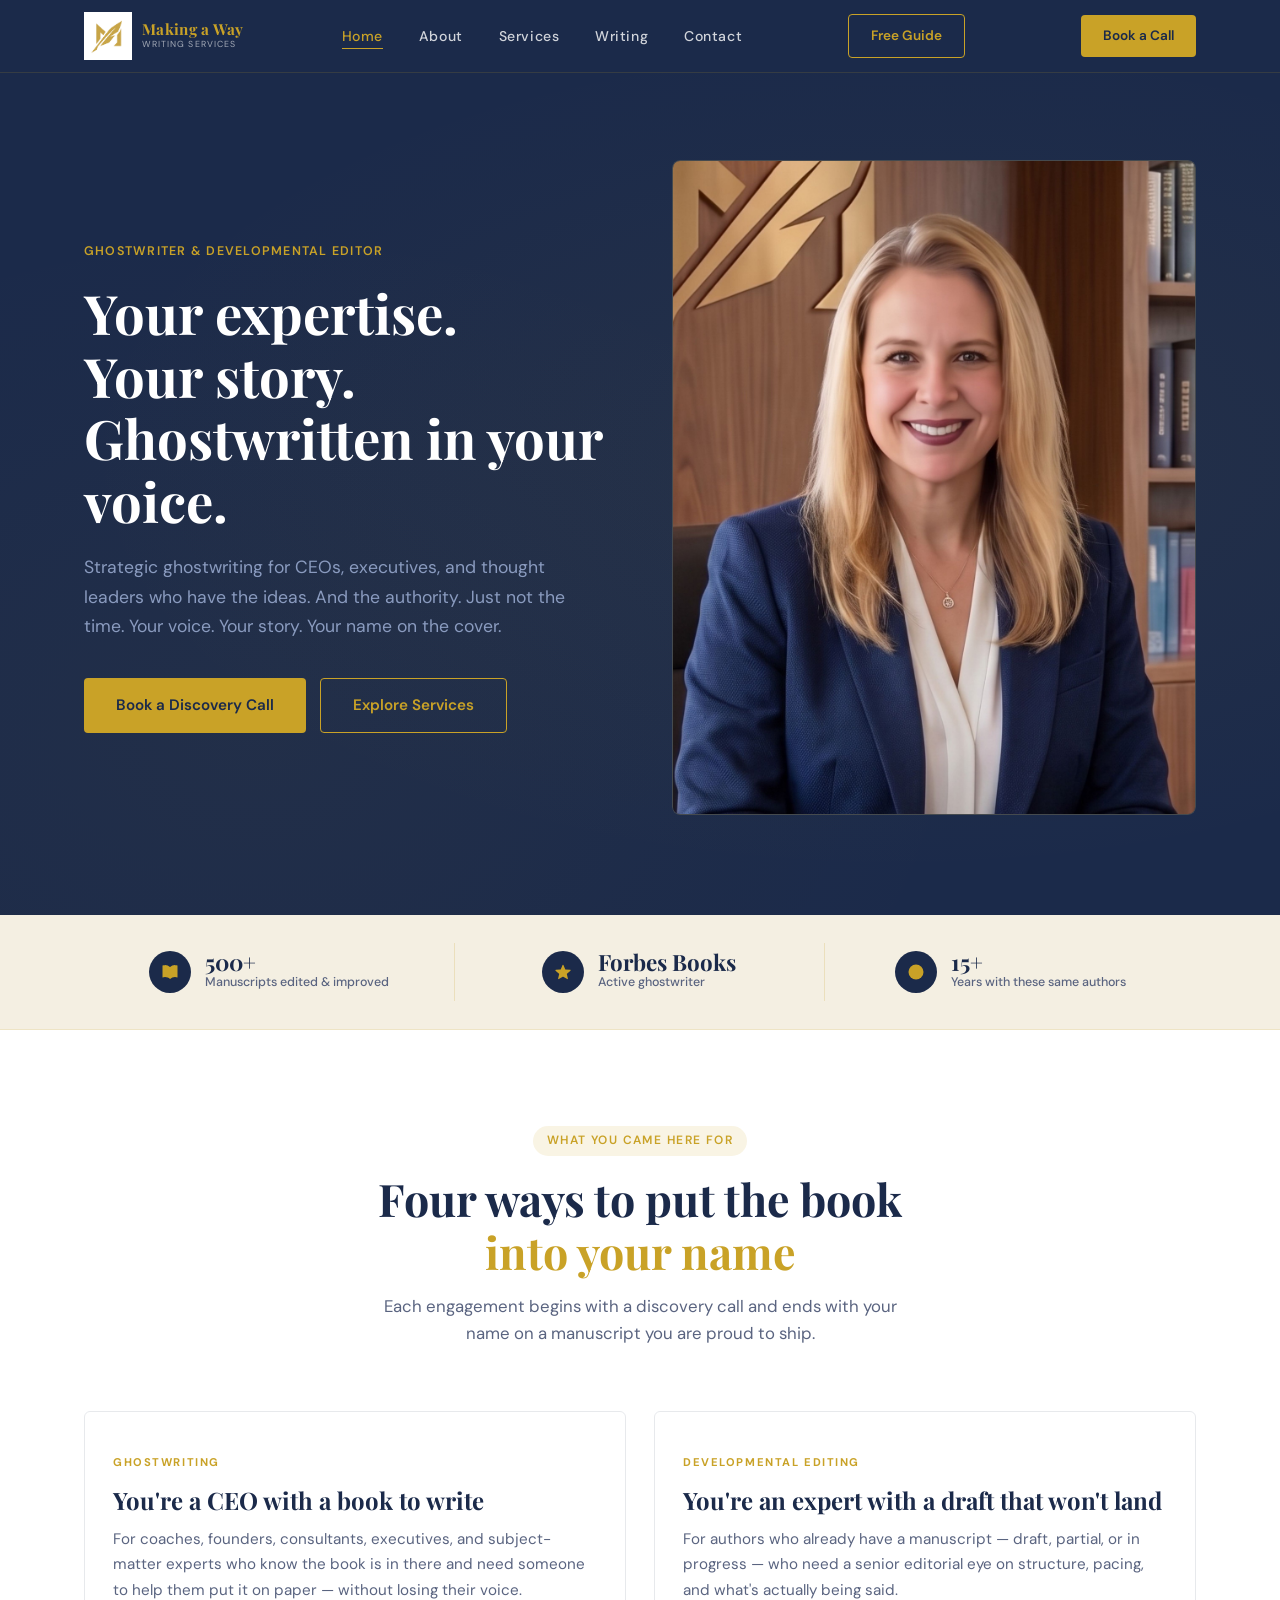
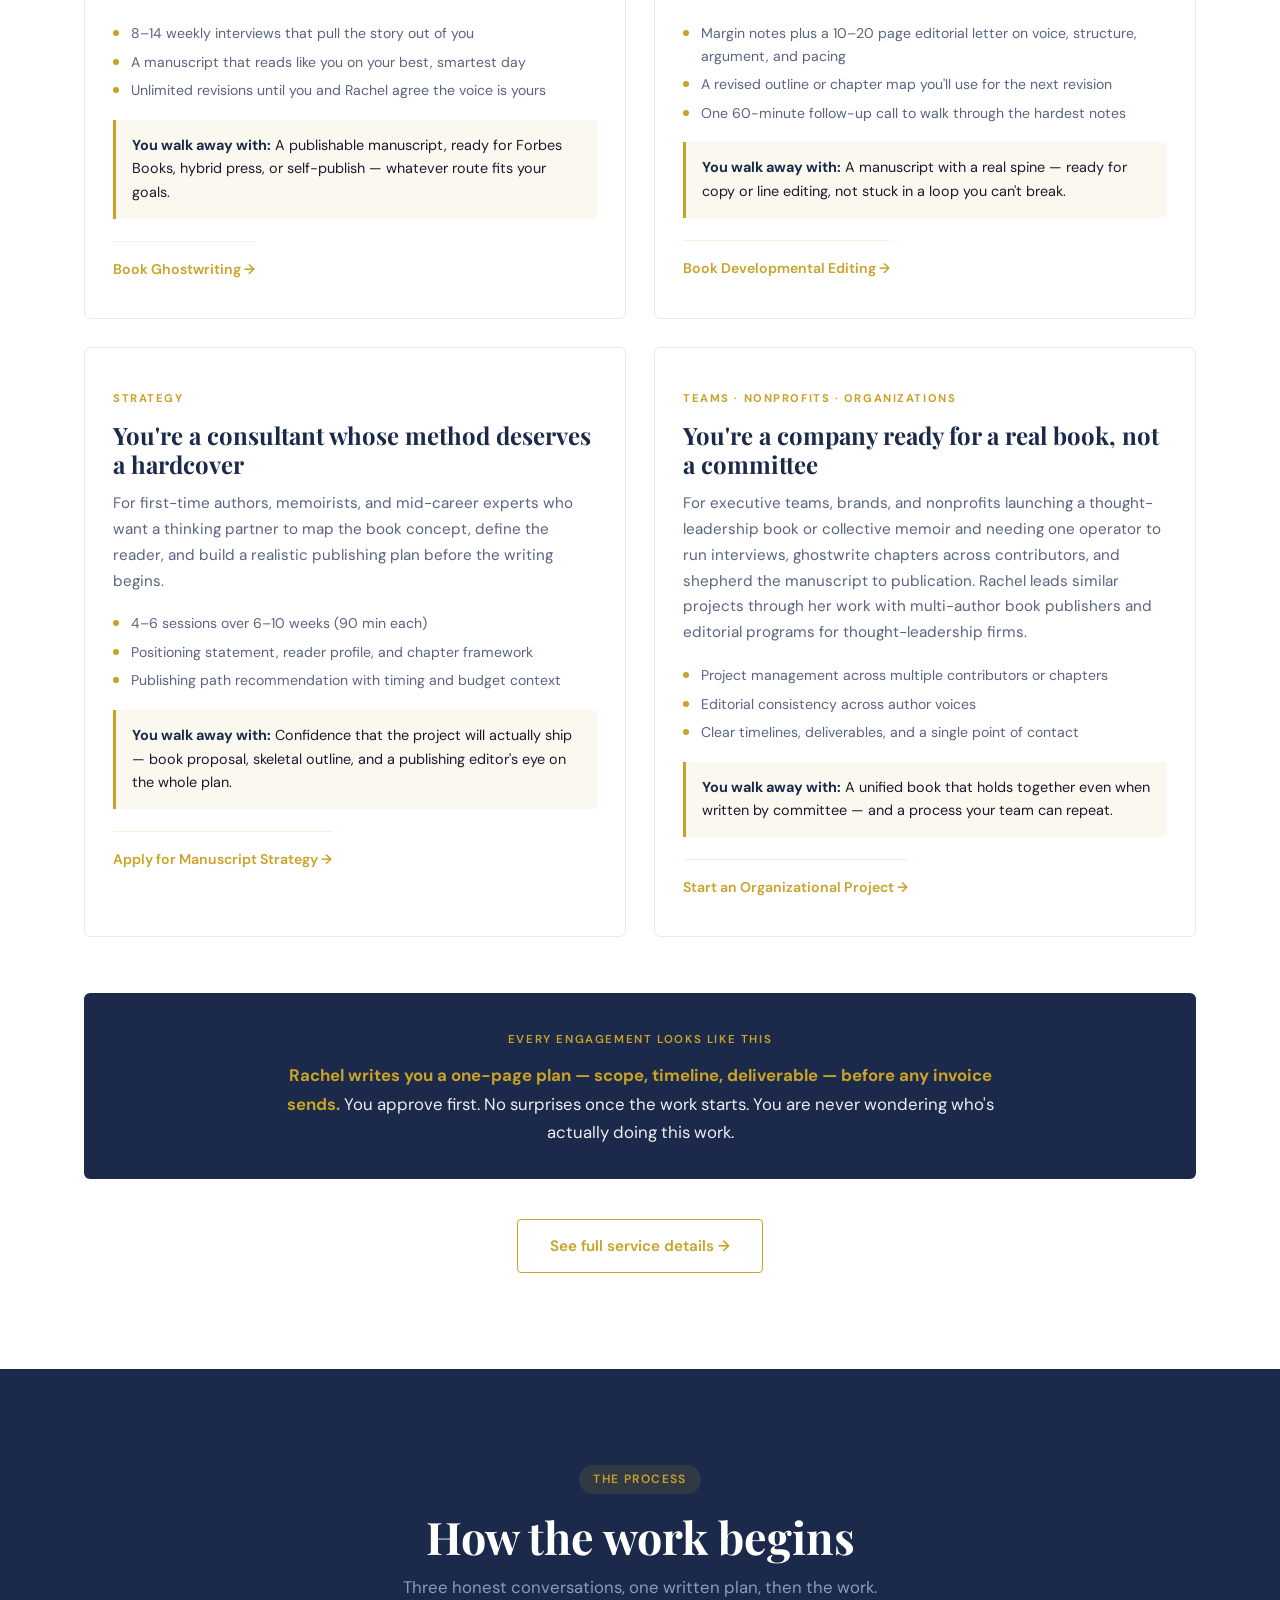
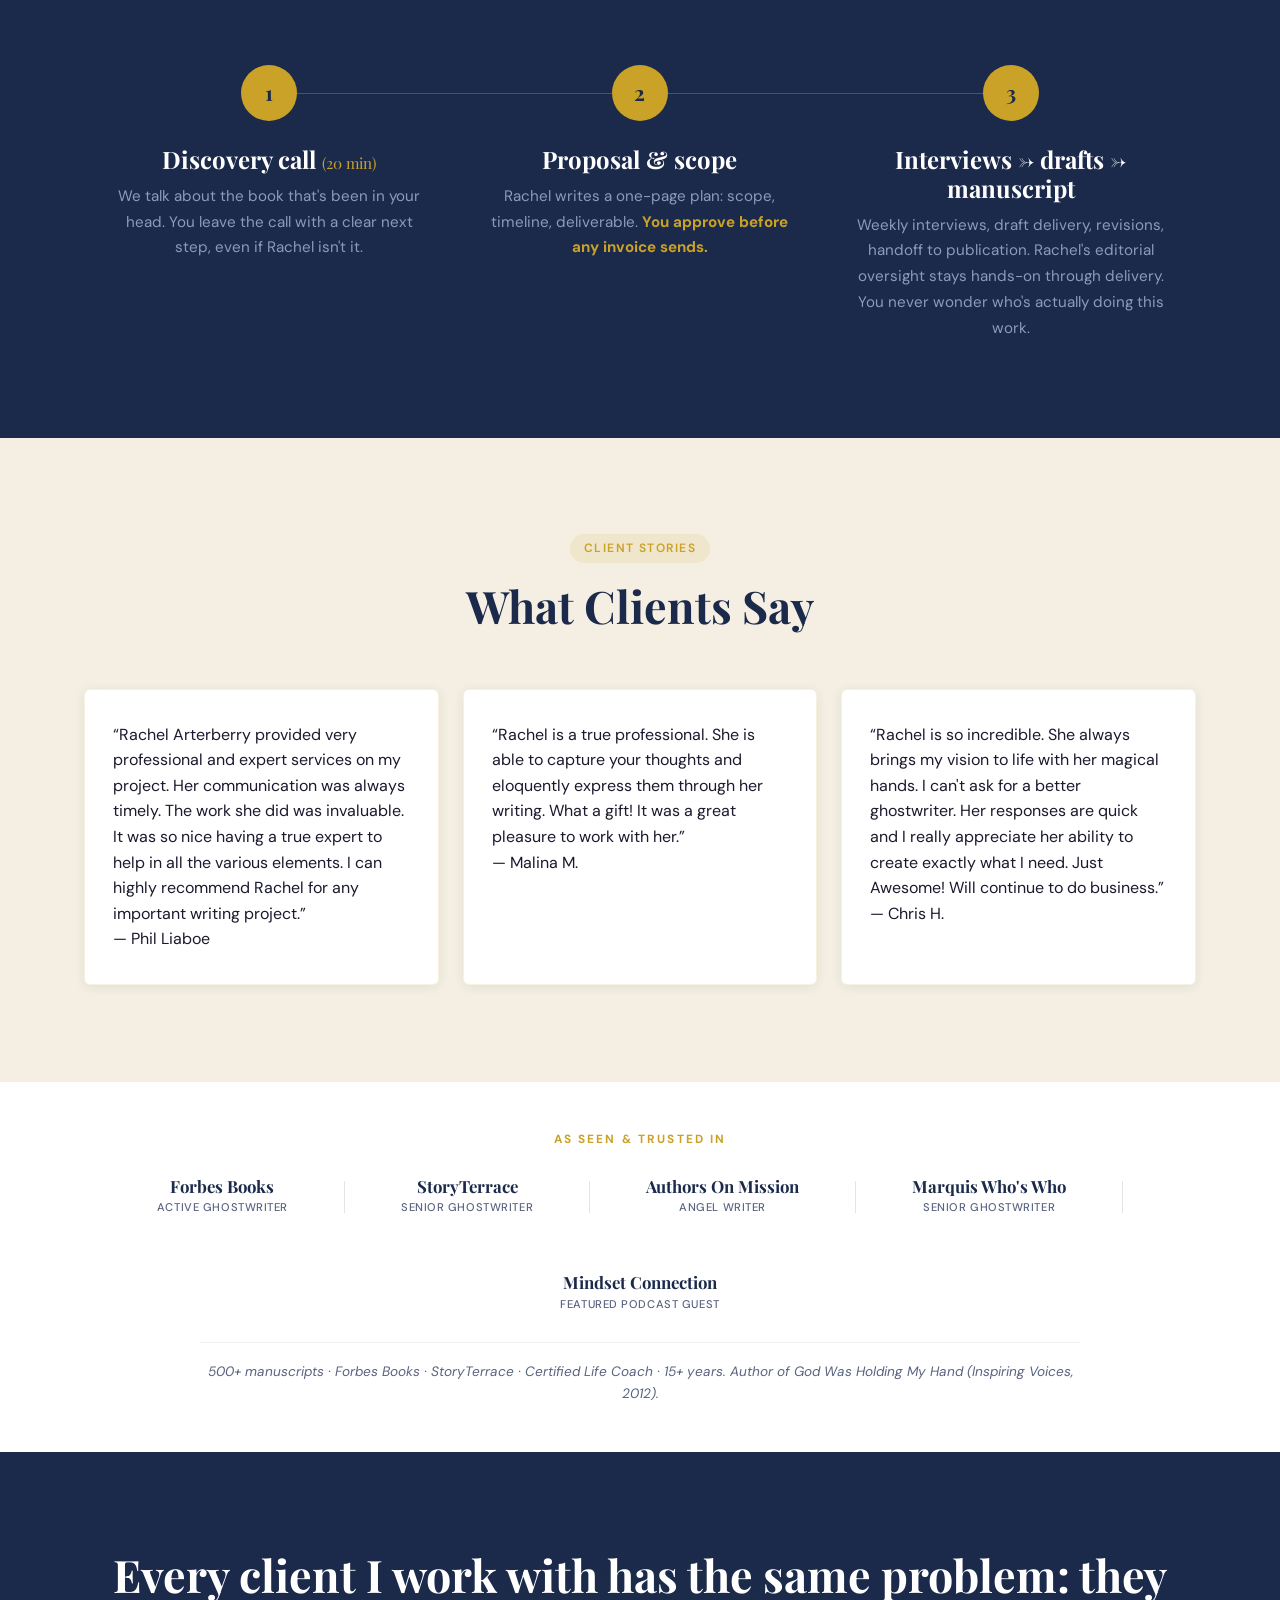
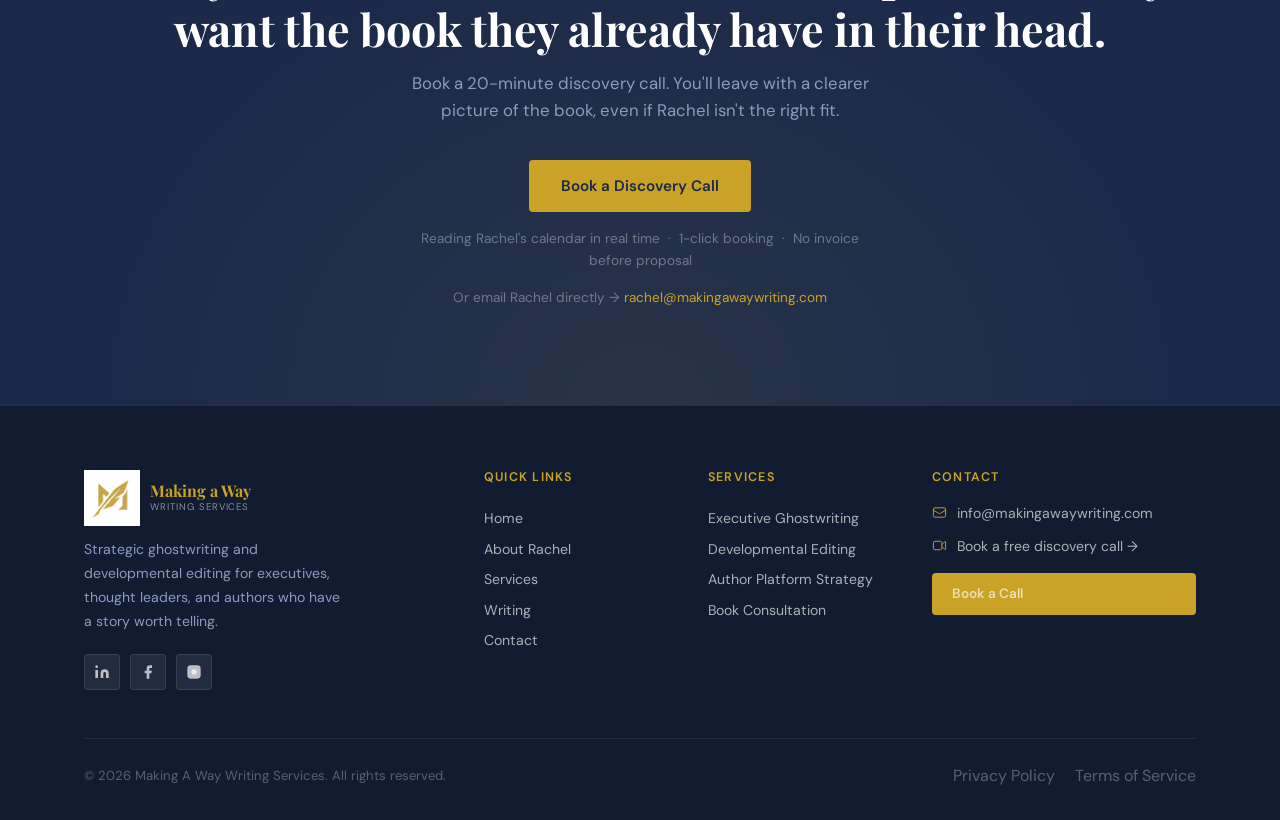
==== commit cb221920: "Update index.html" ====
--- a/index.html
+++ b/index.html
@@ -846,6 +846,7 @@
       <li><a href="#" onclick="showPage('writing')" class="nav-link" data-page="writing">Writing</a></li>
       <li><a href="#" onclick="showPage('contact')" class="nav-link" data-page="contact">Contact</a></li>
     </ul>
+    <a href="free-guide.html" class="btn btn-outline nav-cta" style="margin-right:10px">Free Guide</a>
     <a href="#" class="btn btn-gold nav-cta" onclick="showPage('contact')">Book a Call</a>
     <button class="hamburger" id="hamburger" onclick="toggleMenu()">
       <span></span><span></span><span></span>
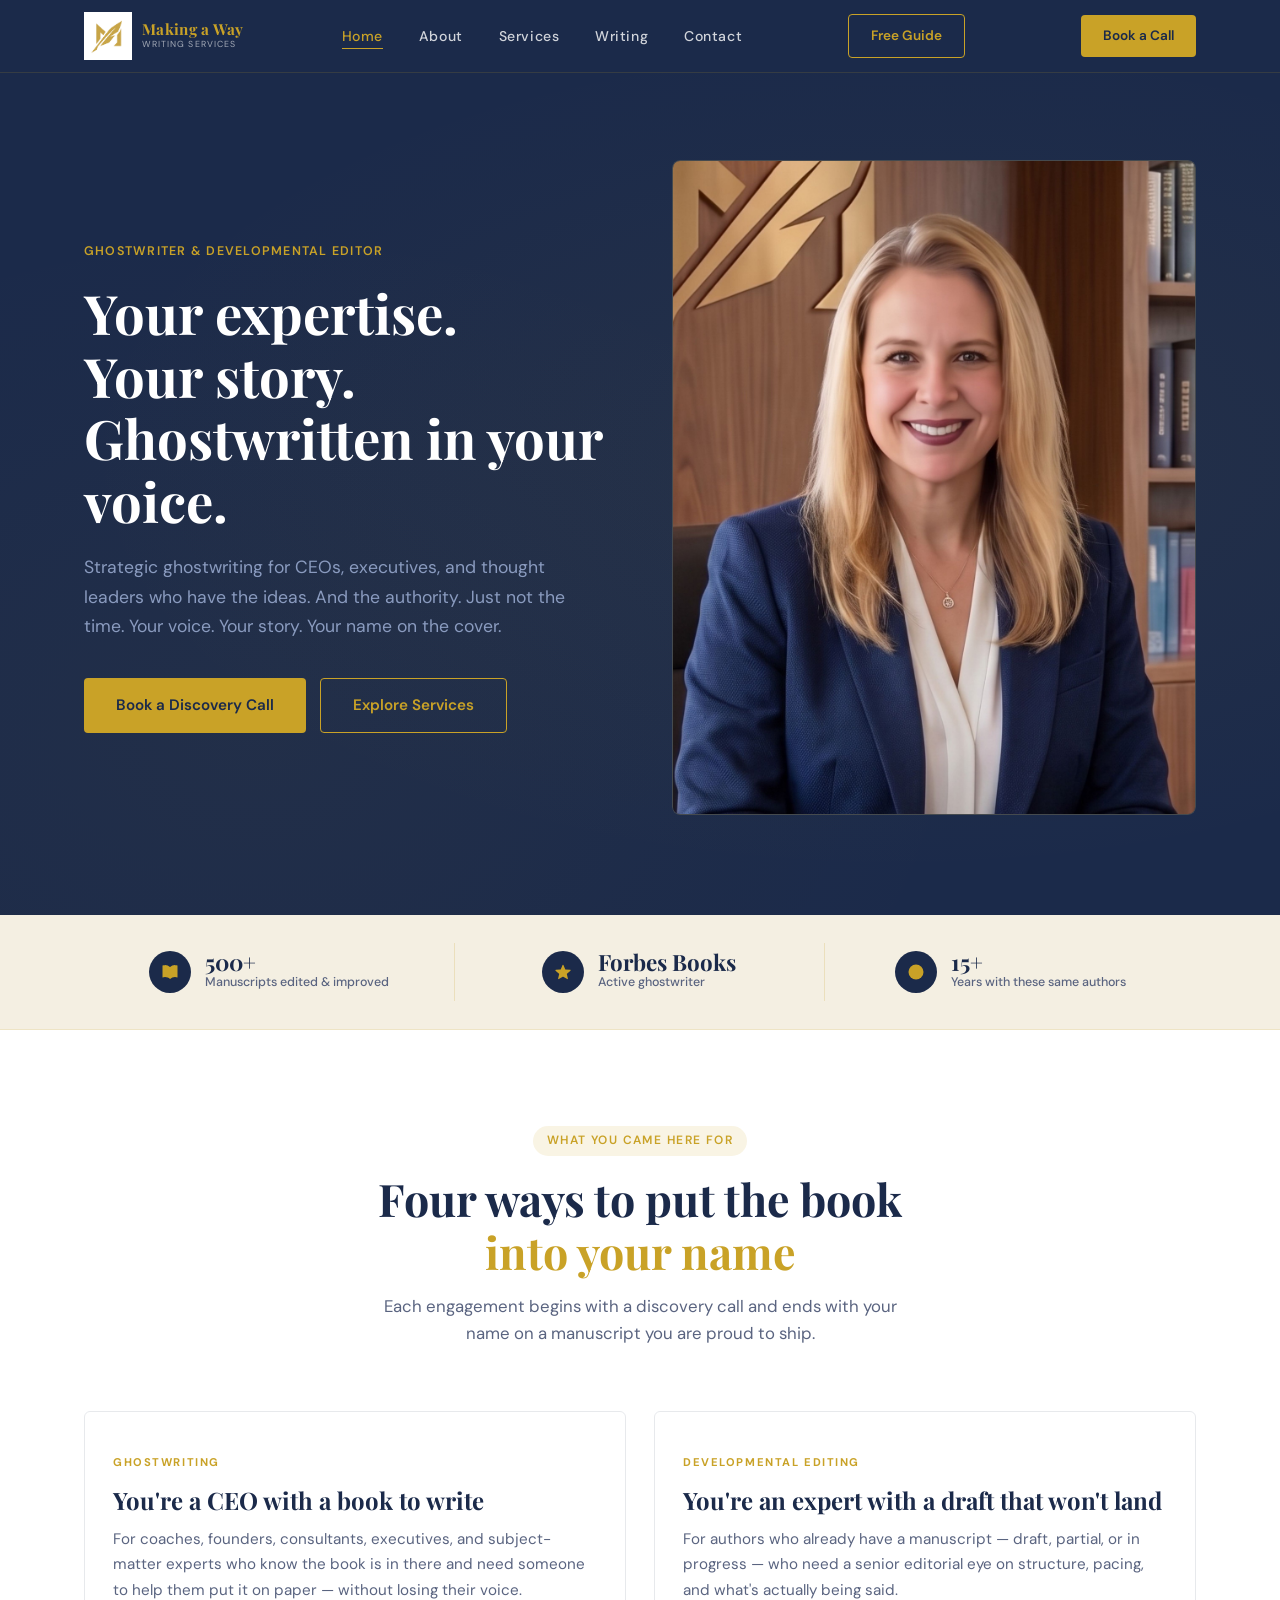
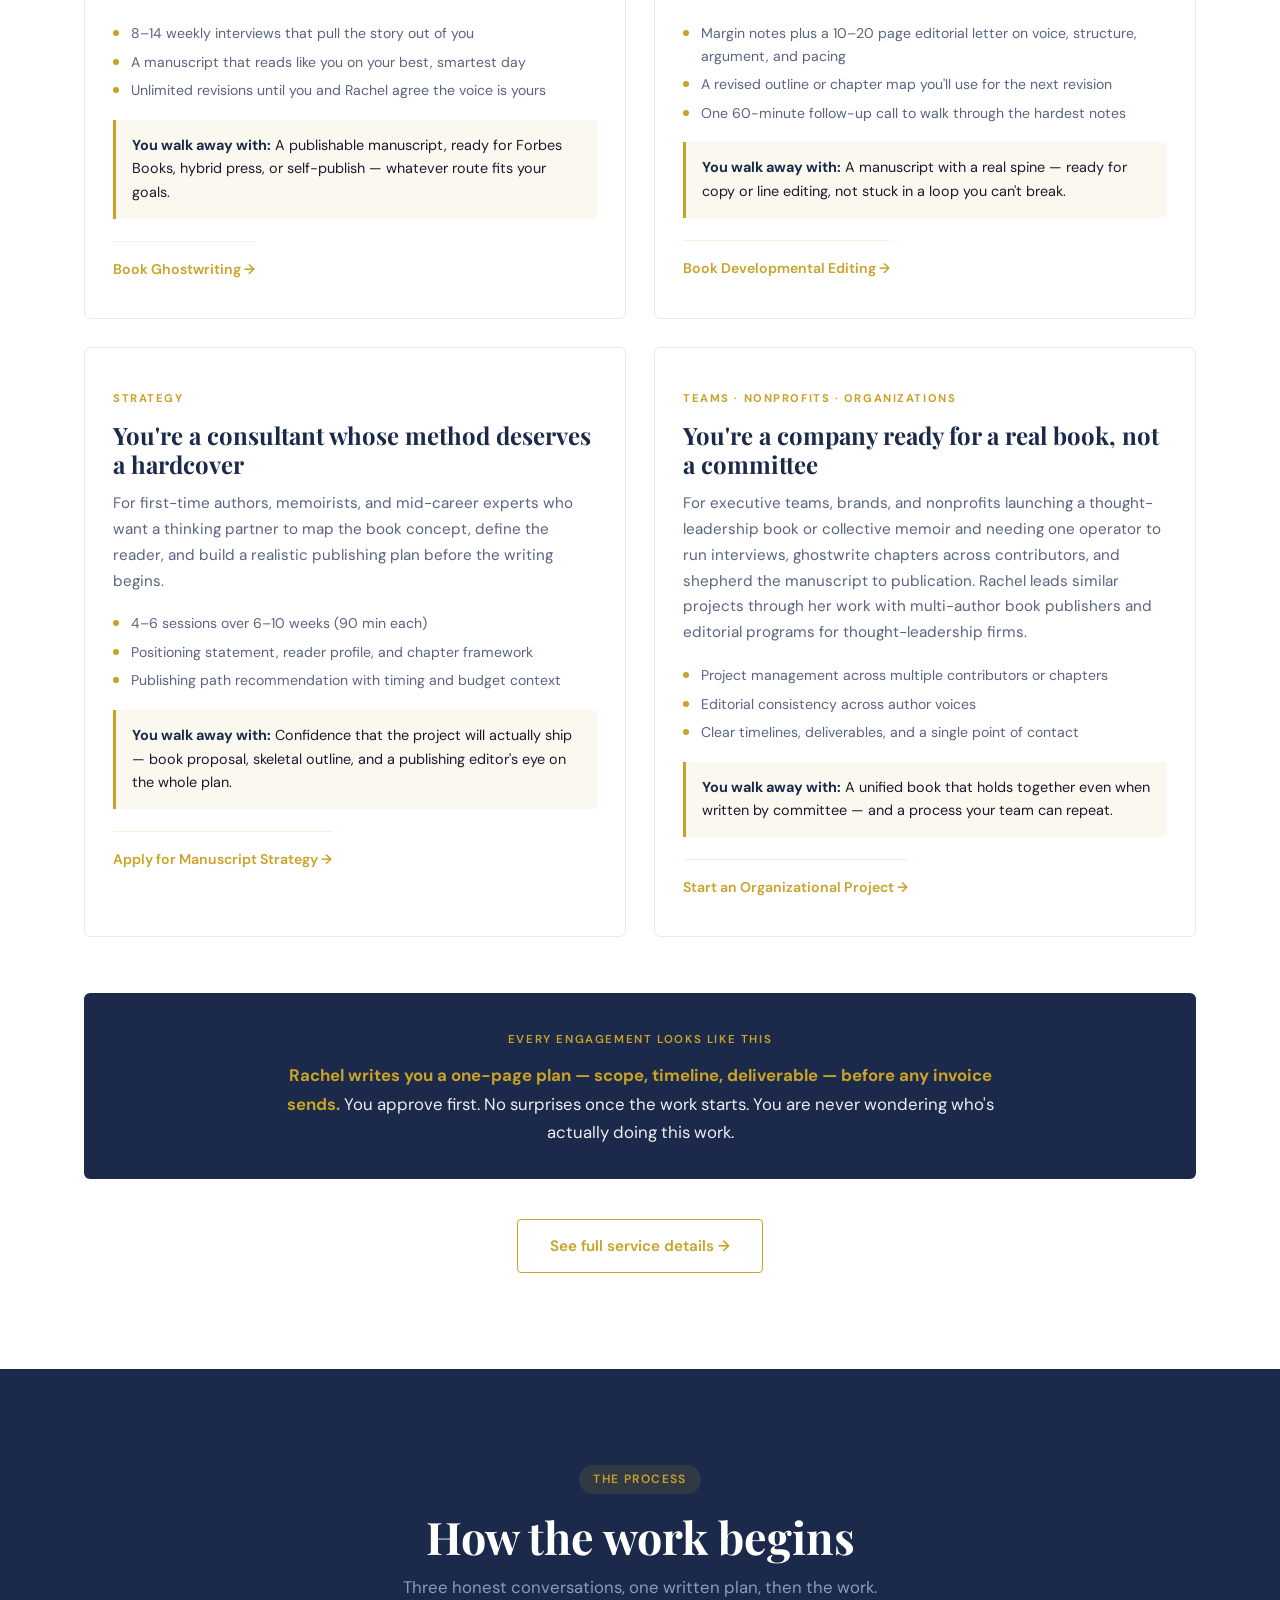
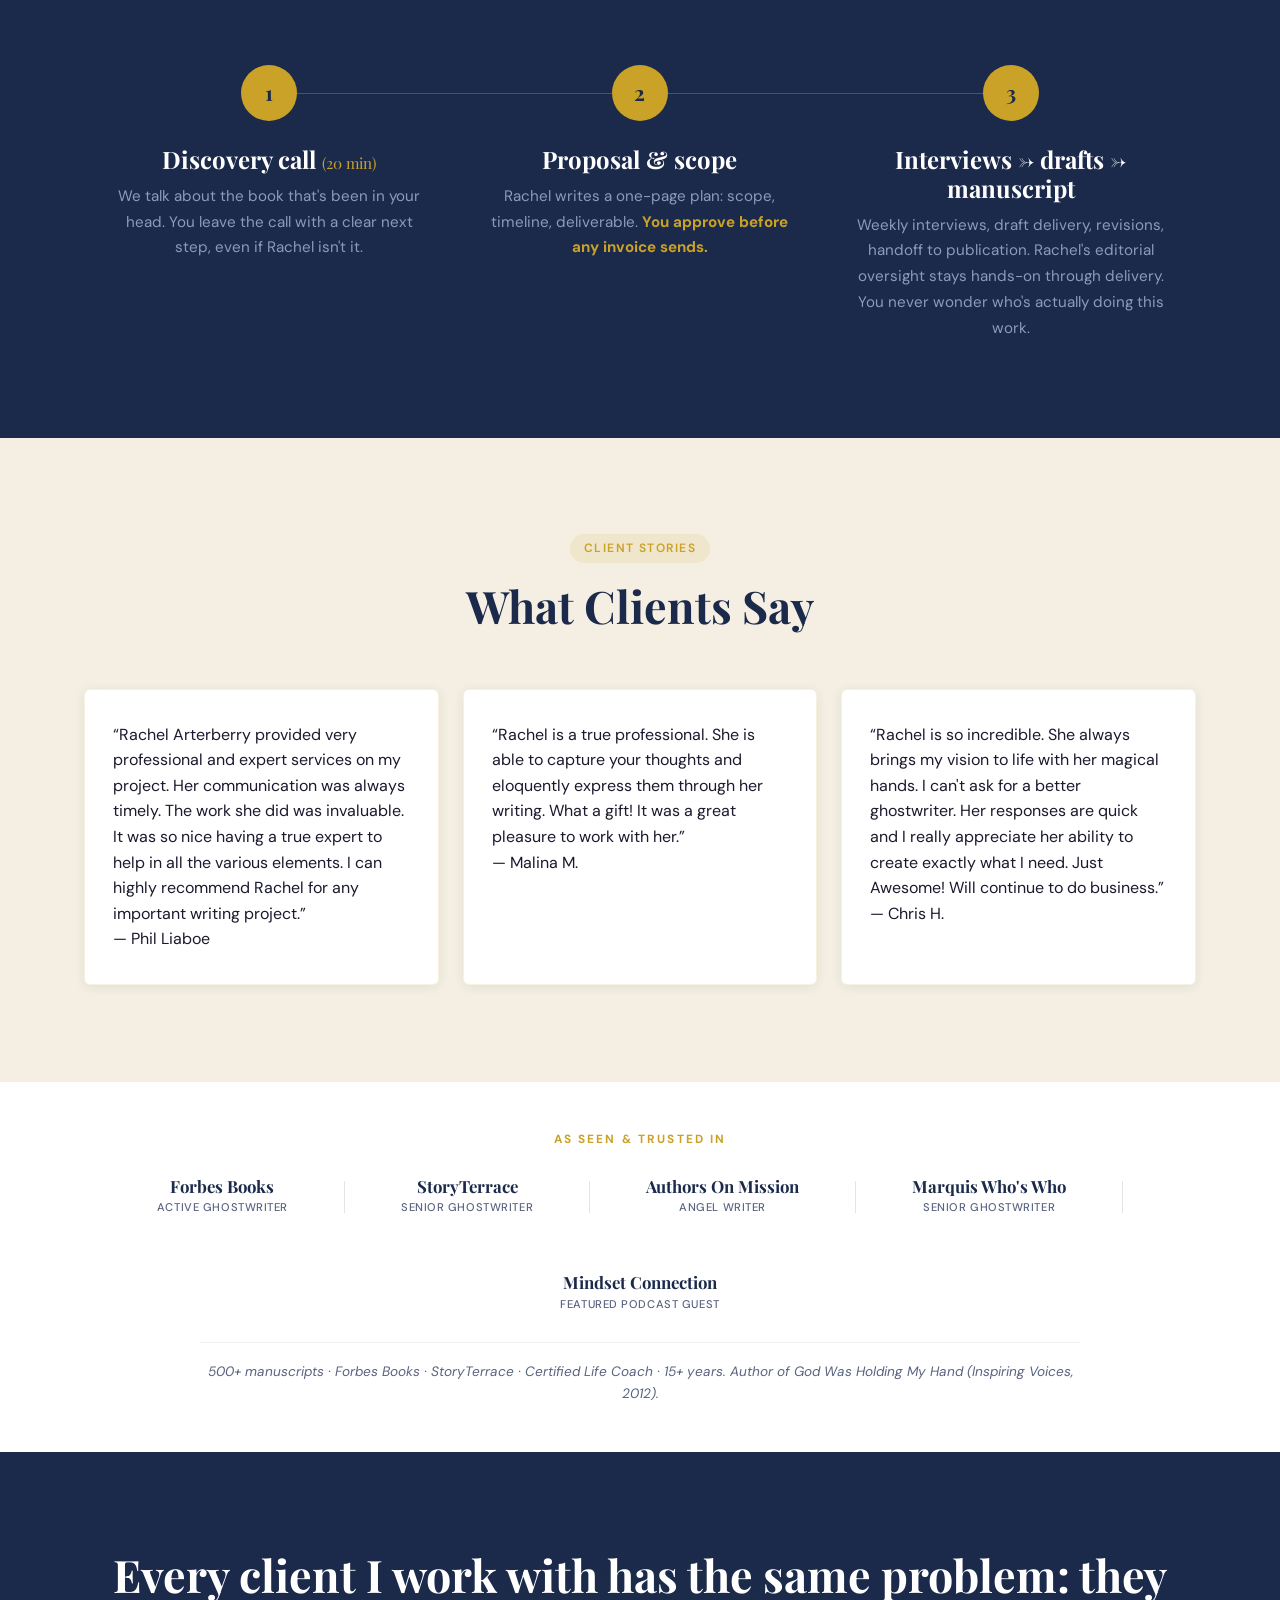
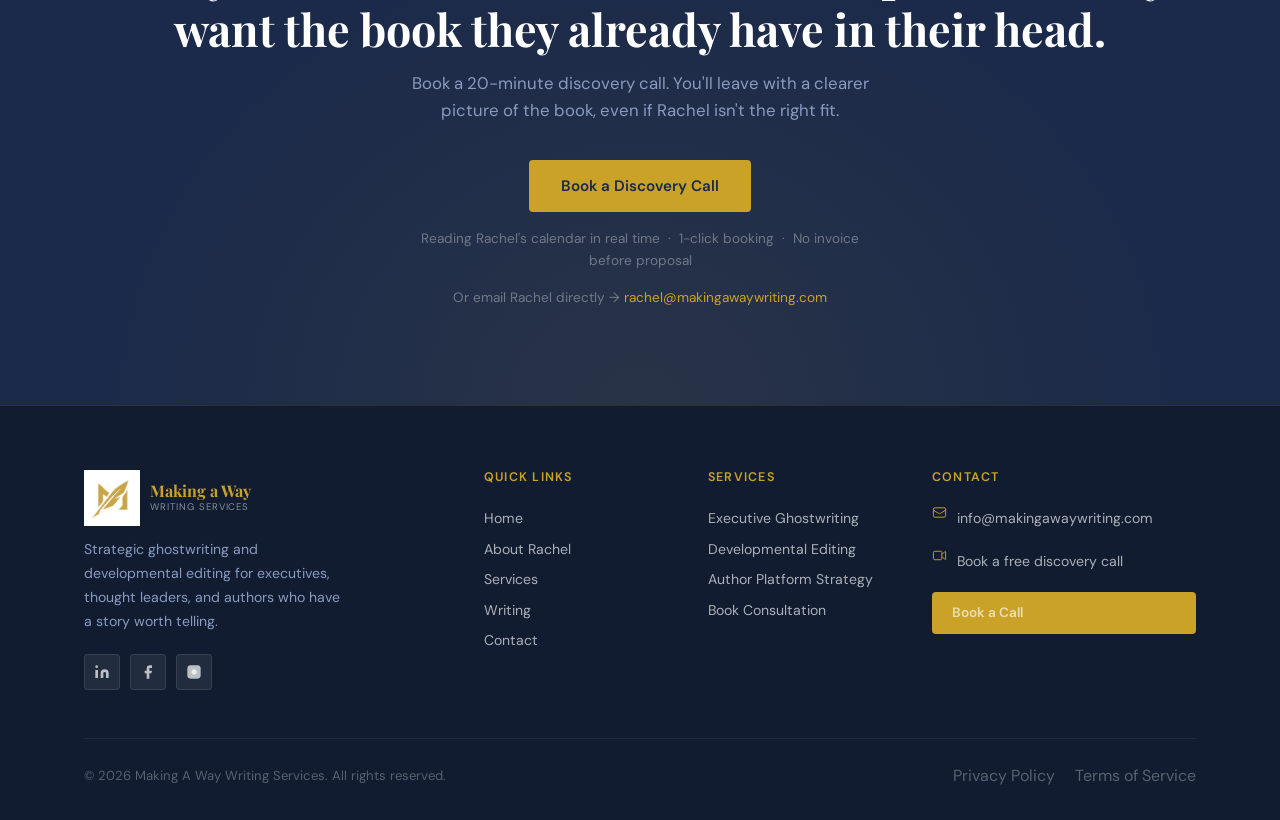
==== commit 63361ce7: "Update index.html Calendly" ====
--- a/index.html
+++ b/index.html
@@ -1361,11 +1361,7 @@
           </div>
           <h3>Book a Discovery Call</h3>
           <p>Schedule a free 30-minute call to discuss your book idea and see if we're a good fit. No sales pitch, just an honest conversation about your project.</p>
-          <a href="https://calendly.com/rachel-arterberry/discovery-call" target="_blank" rel="noopener" class="btn btn-gold" style="width:100%;justify-content:center">Schedule Your Call →</a>
-          <div class="calendly-placeholder">
-            <svg width="32" height="32" viewBox="0 0 24 24" fill="none" stroke="rgba(201,162,39,0.4)" stroke-width="1.5"><rect x="3" y="4" width="18" height="18" rx="2"/><line x1="16" y1="2" x2="16" y2="6"/><line x1="8" y1="2" x2="8" y2="6"/><line x1="3" y1="10" x2="21" y2="10"/></svg>
-            <p style="margin-top:8px">Calendly booking widget<br>connects here</p>
-          </div>
+          <a href="https://calendly.com/arterberryrachel/30min" target="_blank" rel="noopener" class="btn btn-gold" style="width:100%;justify-content:center">Schedule Your Call</a>
         </div>
 
         <div class="contact-form-wrap fade-up fade-up-delay-1">
@@ -1417,7 +1413,7 @@
               <textarea id="message" name="message" placeholder="Tell me a little about your idea, who it's for, and where you are in the process..."></textarea>
             </div>
 
-            <button type="submit" class="form-submit">Send Message →</button>
+            <button type="submit" class="form-submit">Send Message</button>
           </form>
         </div>
 
@@ -1467,7 +1463,7 @@
   <div class="container">
     <div class="footer-grid">
       <div>
-                <a href="#" onclick="showPage('home')" style="text-decoration:none;display:flex;align-items:center;gap:10px;margin-bottom:12px;">
+        <a href="#" onclick="showPage('home')" style="text-decoration:none;display:flex;align-items:center;gap:10px;margin-bottom:12px;">
           <img src="images/icon-white-square.png" alt="Making A Way Writing Services logo" style="width:56px;height:56px;object-fit:contain;flex:0 0 56px;background:transparent;display:block;">
           <div>
             <div style="font-family:'Playfair Display',serif;font-size:1rem;font-weight:700;color:#C9A227;line-height:1.1;">Making a Way</div>
@@ -1476,13 +1472,13 @@
         </a>
         <p class="footer-brand-desc">Strategic ghostwriting and developmental editing for executives, thought leaders, and authors who have a story worth telling.</p>
         <div class="footer-social">
-          <a href="https://www.linkedin.com/in/rachelarterberry/" target="_blank" rel="noopener" title="LinkedIn">
+          <a href="https://www.linkedin.com/in/rachelarterberry/" target="_blank" rel="noopener" title="LinkedIn" aria-label="Rachel Arterberry on LinkedIn">
             <svg viewBox="0 0 24 24"><path d="M16 8a6 6 0 016 6v7h-4v-7a2 2 0 00-2-2 2 2 0 00-2 2v7h-4v-7a6 6 0 016-6zM2 9h4v12H2z"/><circle cx="4" cy="4" r="2"/></svg>
           </a>
-          <a href="https://www.facebook.com/MakingAWayWritingServices" target="_blank" rel="noopener" title="Facebook">
+          <a href="https://www.facebook.com/MakingAWayWritingServices" target="_blank" rel="noopener" title="Facebook" aria-label="Making A Way Writing Services on Facebook">
             <svg viewBox="0 0 24 24"><path d="M18 2h-3a5 5 0 00-5 5v3H7v4h3v8h4v-8h3l1-4h-4V7a1 1 0 011-1h3z"/></svg>
           </a>
-          <a href="https://www.instagram.com/MakingAWayWritingServices" target="_blank" rel="noopener" title="Instagram">
+          <a href="https://www.instagram.com/MakingAWayWritingServices" target="_blank" rel="noopener" title="Instagram" aria-label="Making A Way Writing Services on Instagram">
             <svg viewBox="0 0 24 24"><rect x="2" y="2" width="20" height="20" rx="5" ry="5"/><path d="M16 11.37A4 4 0 1112.63 8 4 4 0 0116 11.37z"/><line x1="17.5" y1="6.5" x2="17.51" y2="6.5"/></svg>
           </a>
         </div>
@@ -1506,13 +1502,13 @@
         <h4>Contact</h4>
         <div class="footer-contact-item">
           <svg viewBox="0 0 24 24"><path d="M21.75 6.75v10.5a2.25 2.25 0 01-2.25 2.25h-15a2.25 2.25 0 01-2.25-2.25V6.75m19.5 0A2.25 2.25 0 0019.5 4.5h-15a2.25 2.25 0 00-2.25 2.25m19.5 0v.243a2.25 2.25 0 01-1.07 1.916l-7.5 4.615a2.25 2.25 0 01-2.36 0L3.32 8.91a2.25 2.25 0 01-1.07-1.916V6.75"/></svg>
-          <span>info@makingawaywriting.com</span>
+          <a href="mailto:info@makingawaywriting.com">info@makingawaywriting.com</a>
         </div>
         <div class="footer-contact-item">
           <svg viewBox="0 0 24 24"><path d="M15.75 10.5l4.72-4.72a.75.75 0 011.28.53v11.38a.75.75 0 01-1.28.53l-4.72-4.72M4.5 18.75h9a2.25 2.25 0 002.25-2.25v-9a2.25 2.25 0 00-2.25-2.25h-9A2.25 2.25 0 002.25 7.5v9a2.25 2.25 0 002.25 2.25z"/></svg>
-          <span>Book a free discovery call →</span>
-        </div>
-        <a href="#" onclick="showPage('contact')" class="btn btn-gold" style="margin-top:16px;font-size:0.85rem;padding:10px 20px">Book a Call</a>
+          <a href="https://calendly.com/arterberryrachel/30min" target="_blank" rel="noopener">Book a free discovery call</a>
+        </div>
+        <a href="https://calendly.com/arterberryrachel/30min" target="_blank" rel="noopener" class="btn btn-gold" style="margin-top:16px;font-size:0.85rem;padding:10px 20px">Book a Call</a>
       </div>
     </div>
     <div class="footer-bottom">
@@ -1524,7 +1520,7 @@
     </div>
   </div>
 </footer>
-
+  
 <script>
 // ── ARTICLES DATA ──────────────────────────────────────────────────
 const articles = [
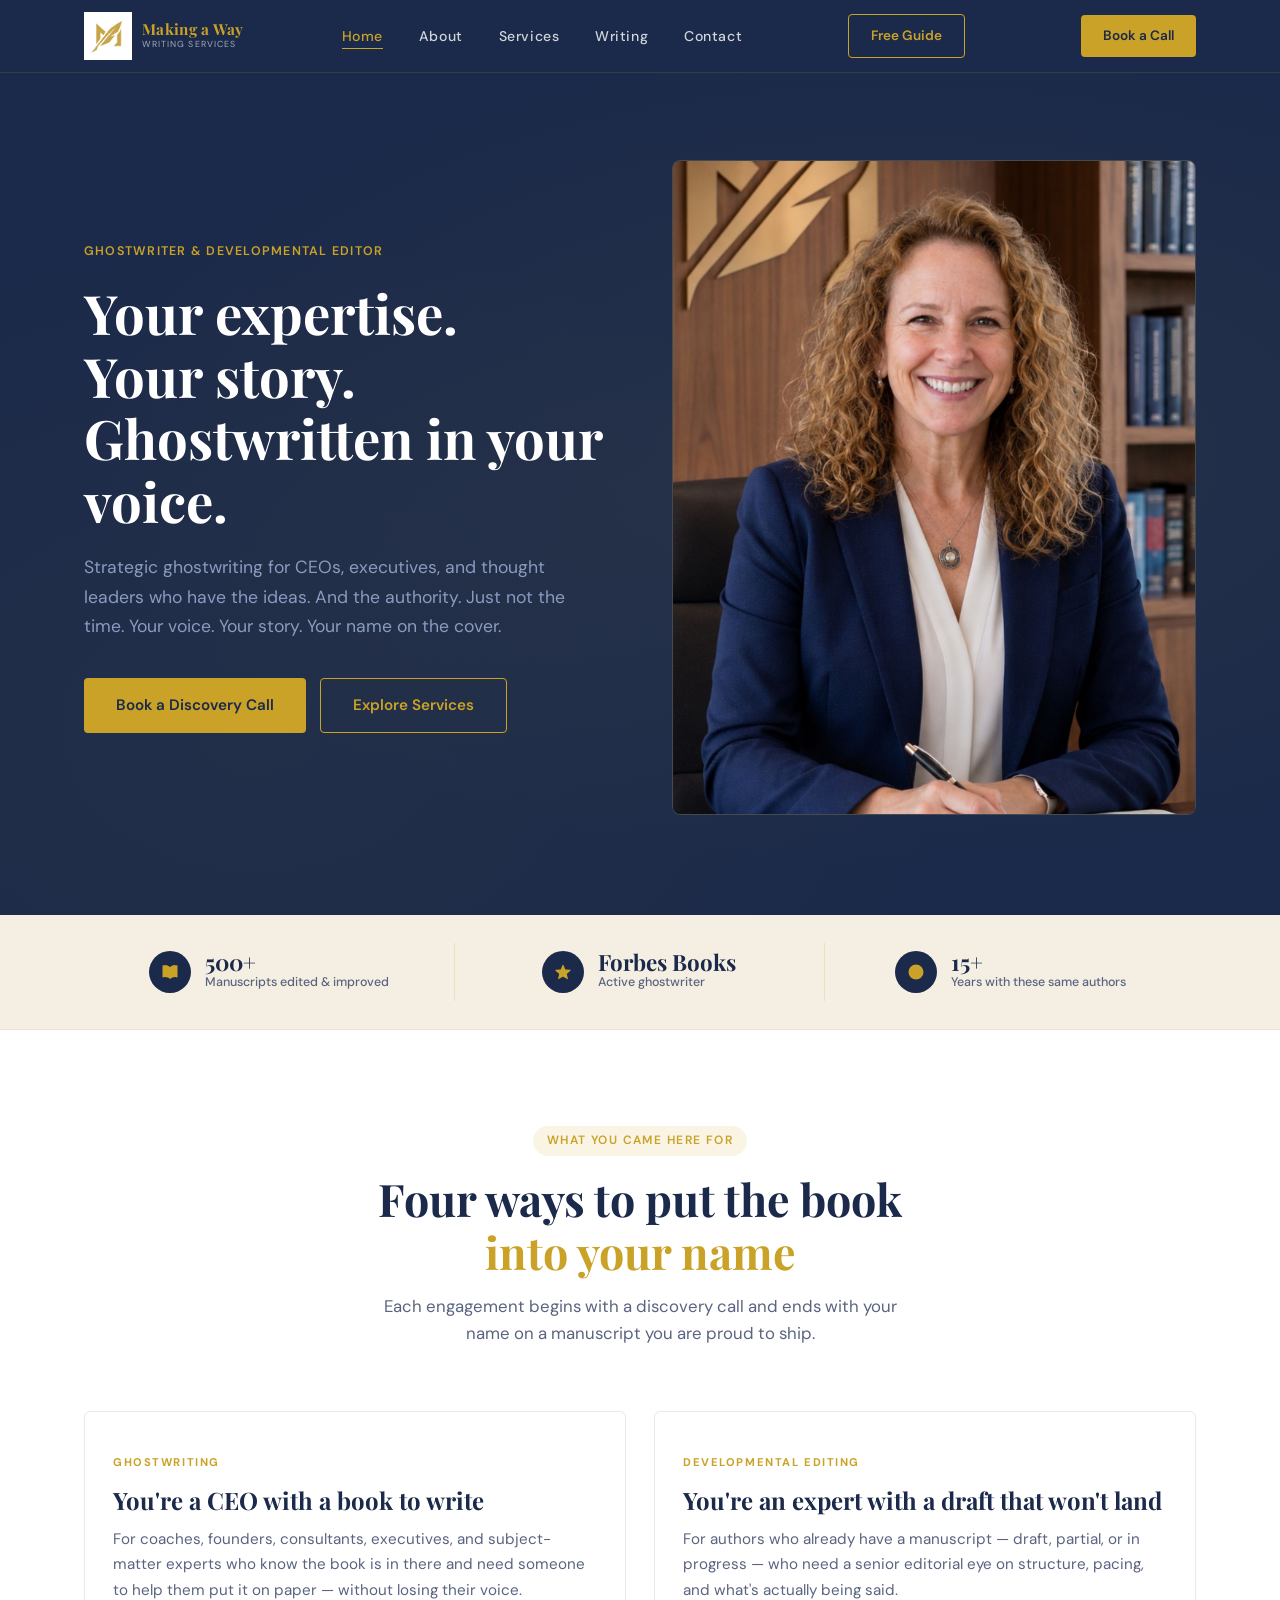
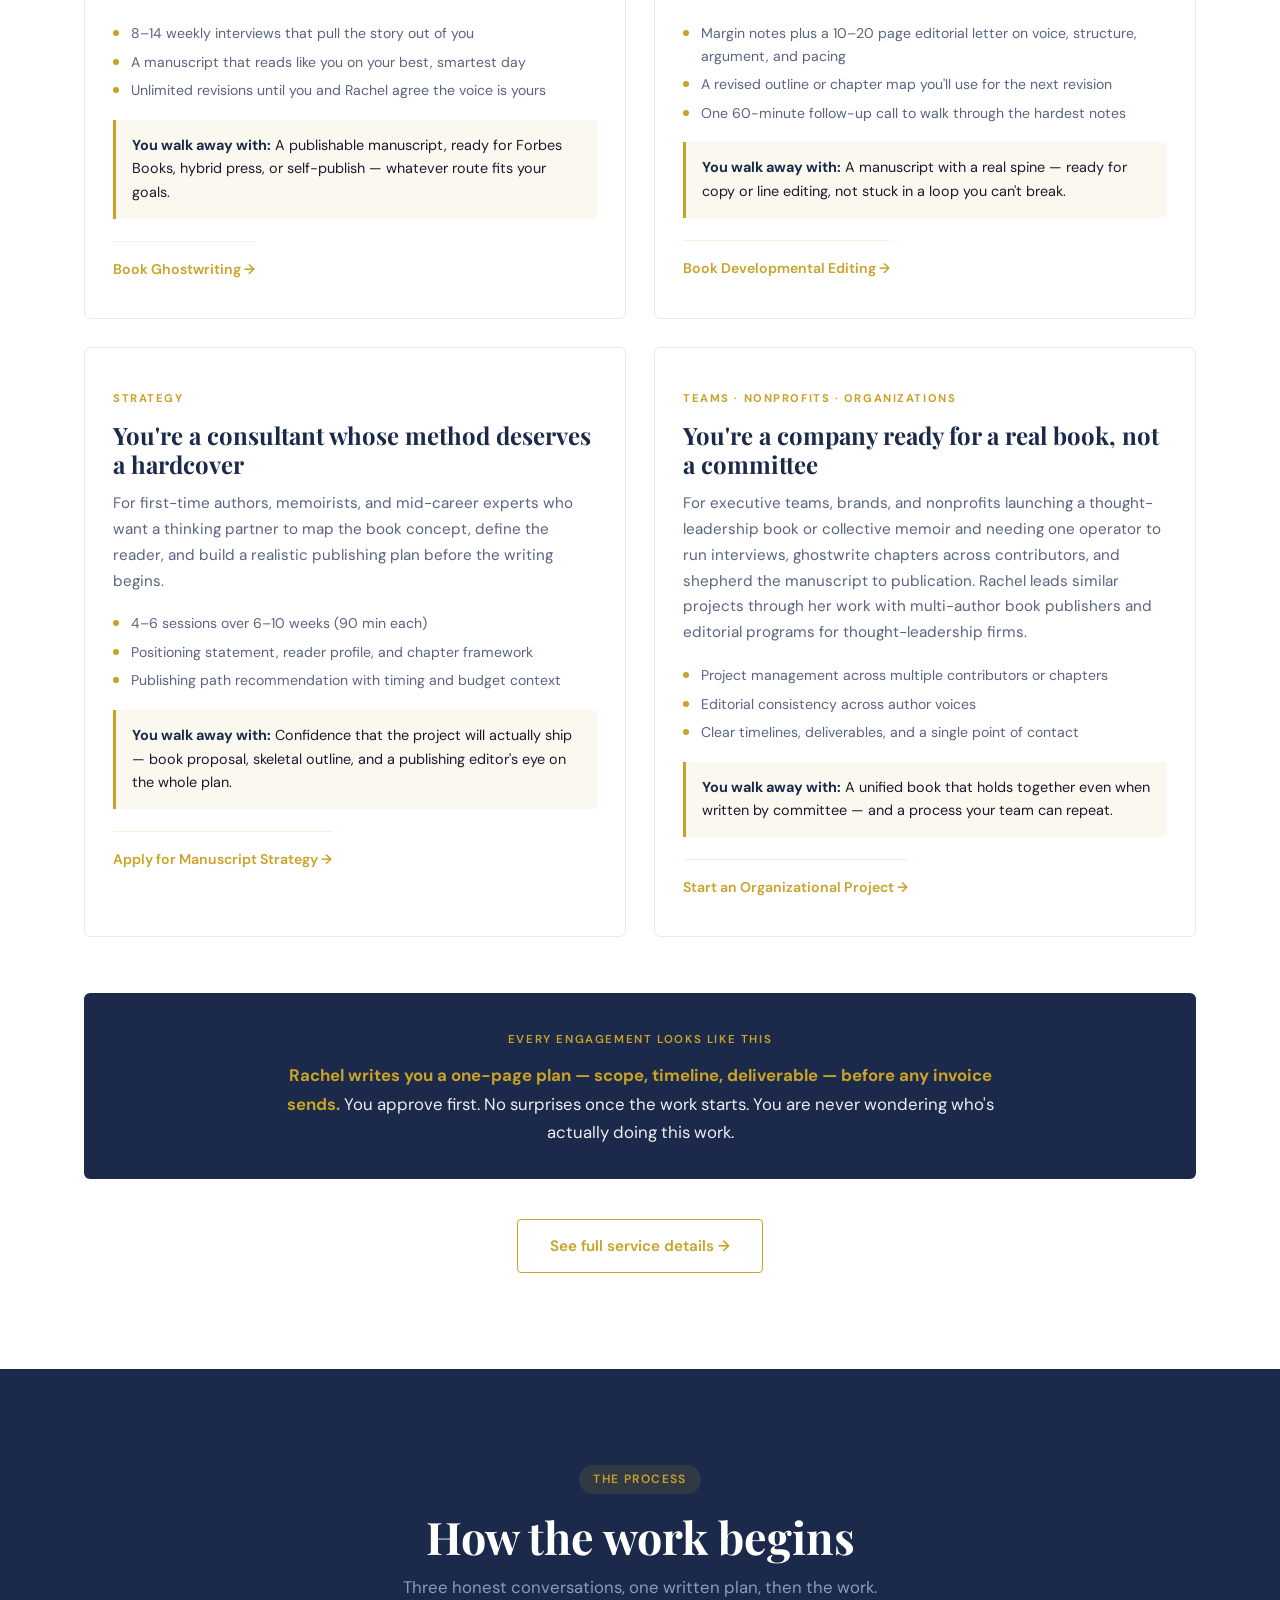
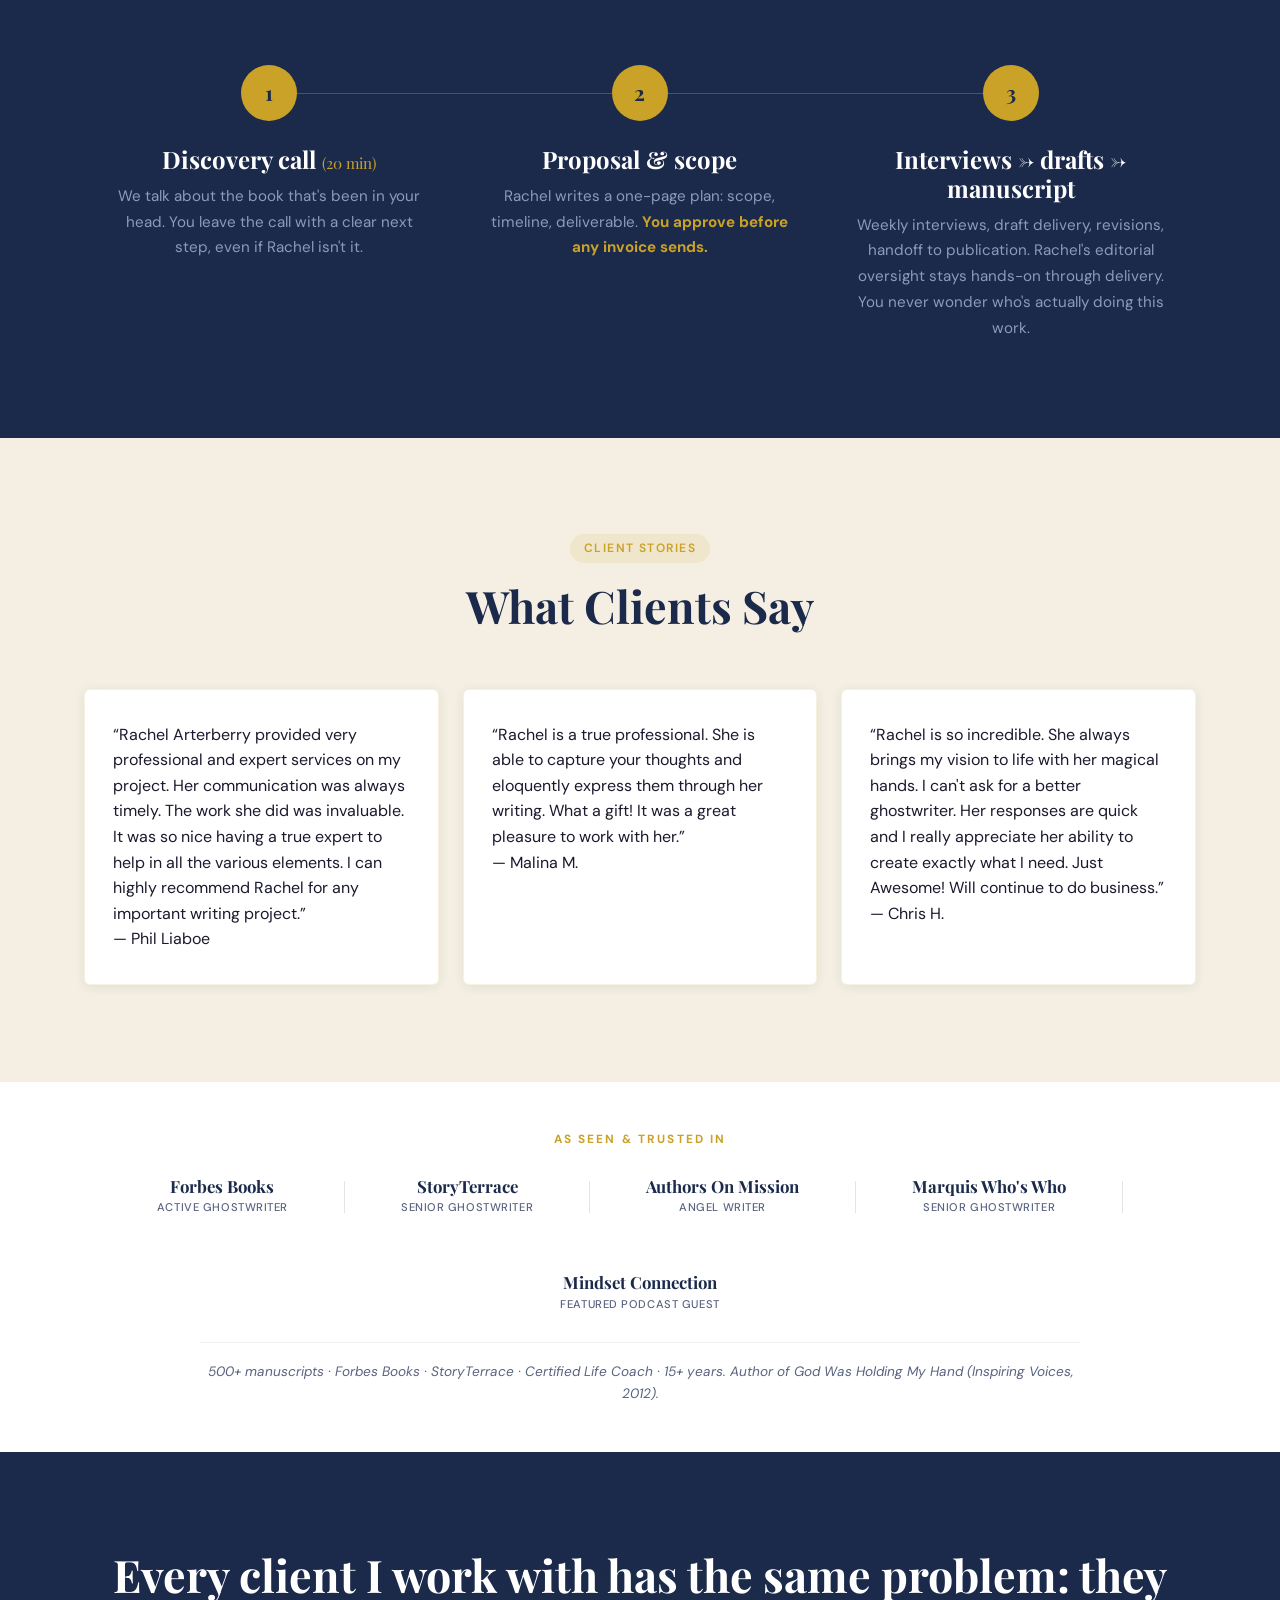
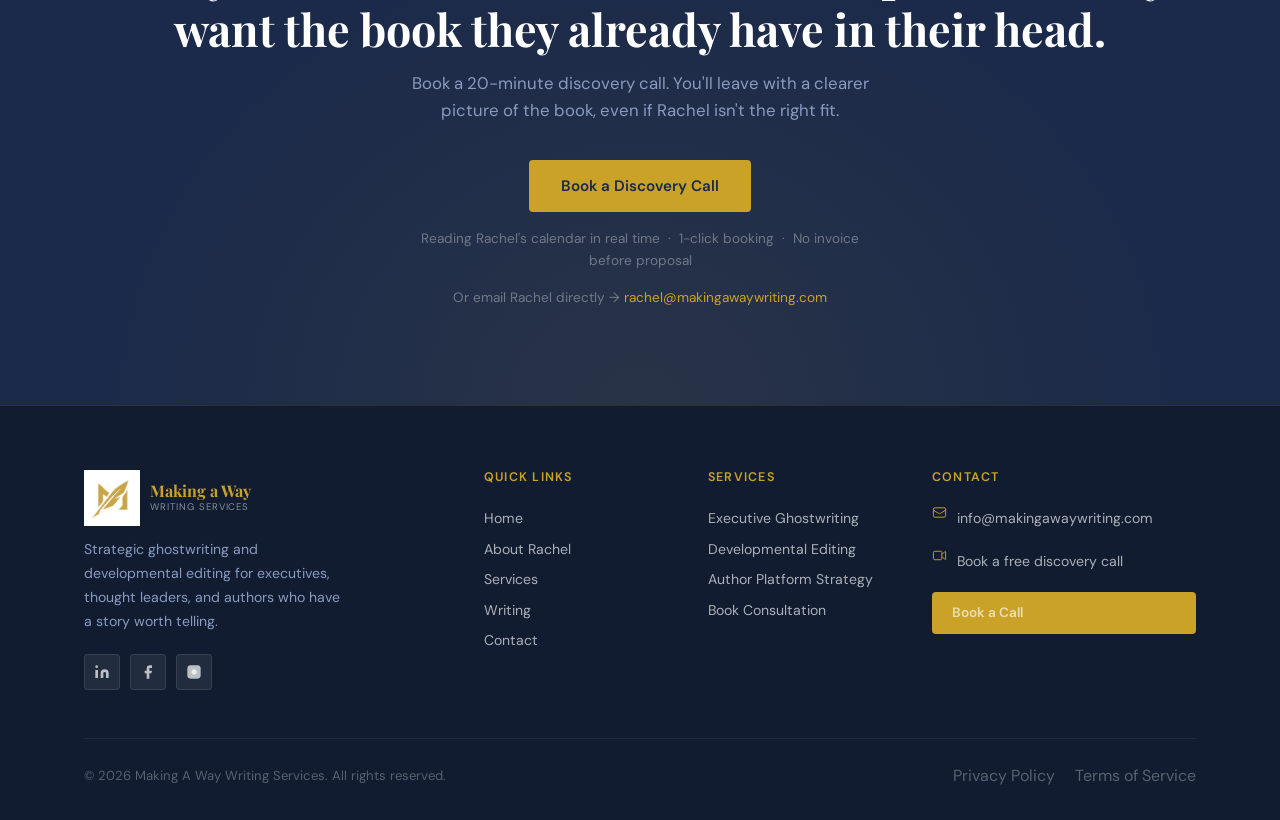
==== commit 490d24f3: "Update index.html" ====
--- a/index.html
+++ b/index.html
@@ -1,6 +1,15 @@
 <!DOCTYPE html>
 <html lang="en">
 <head>
+<!-- Google tag (gtag.js) -->
+<script async src="https://www.googletagmanager.com/gtag/js?id=G-Y5SX6KW7BW"></script>
+<script>
+  window.dataLayer = window.dataLayer || [];
+  function gtag(){dataLayer.push(arguments);}
+  gtag('js', new Date());
+
+  gtag('config', 'G-Y5SX6KW7BW');
+</script>
 <meta charset="UTF-8">
 <meta name="viewport" content="width=device-width, initial-scale=1.0">
 <title>Making A Way Writing Services | Rachel Arterberry | Ghostwriter & Editor</title>
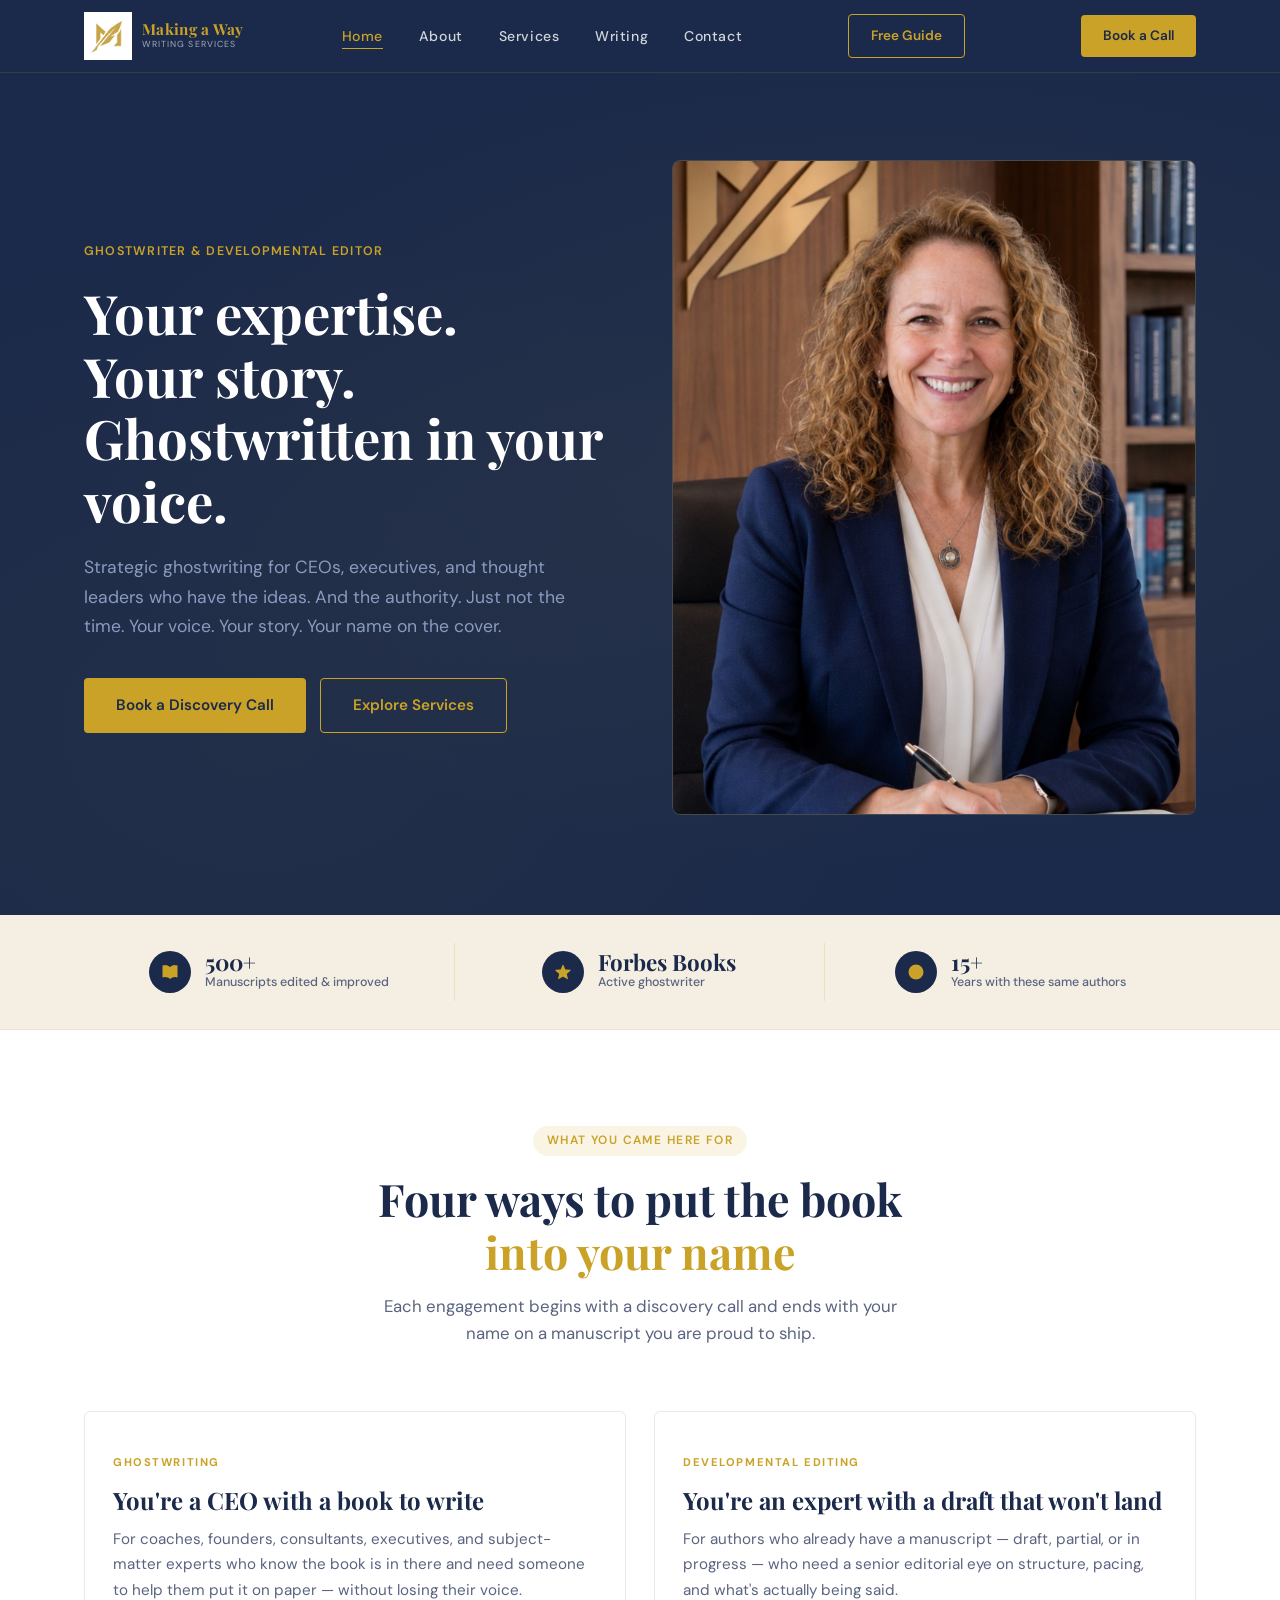
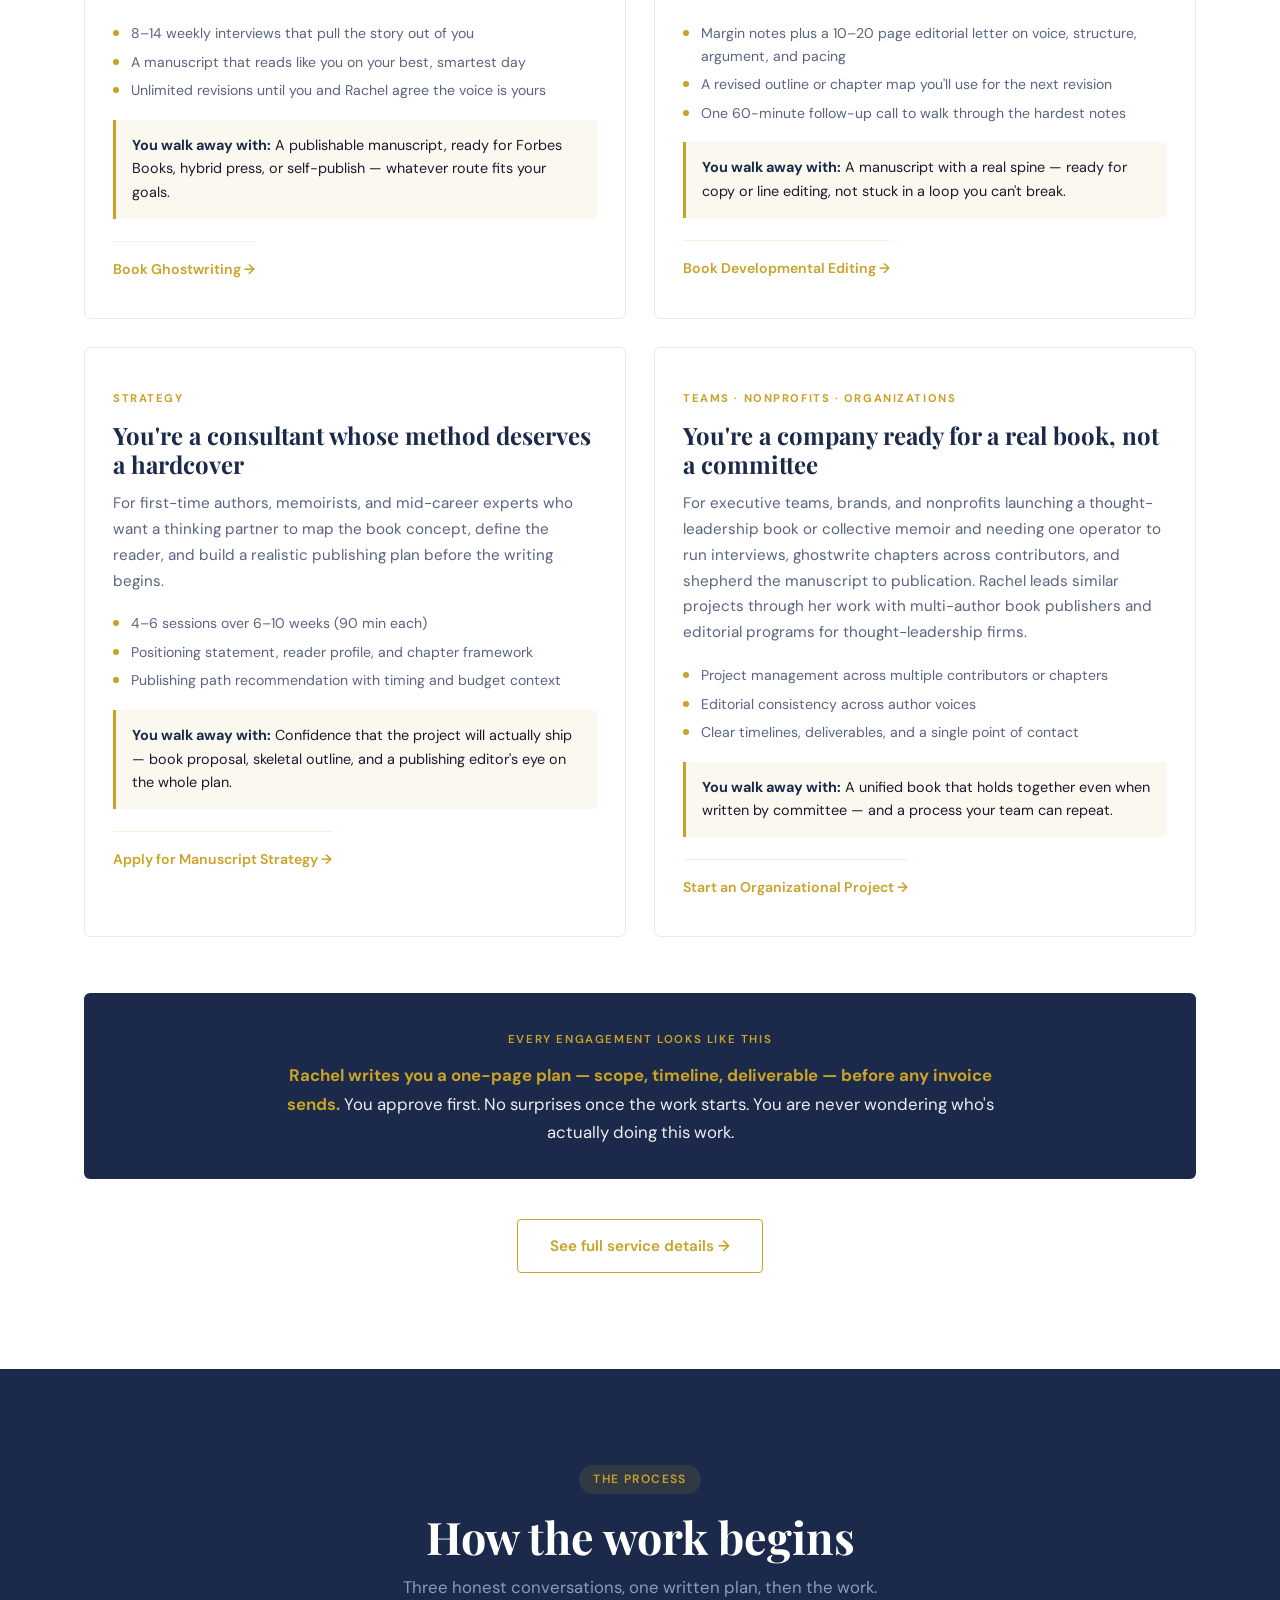
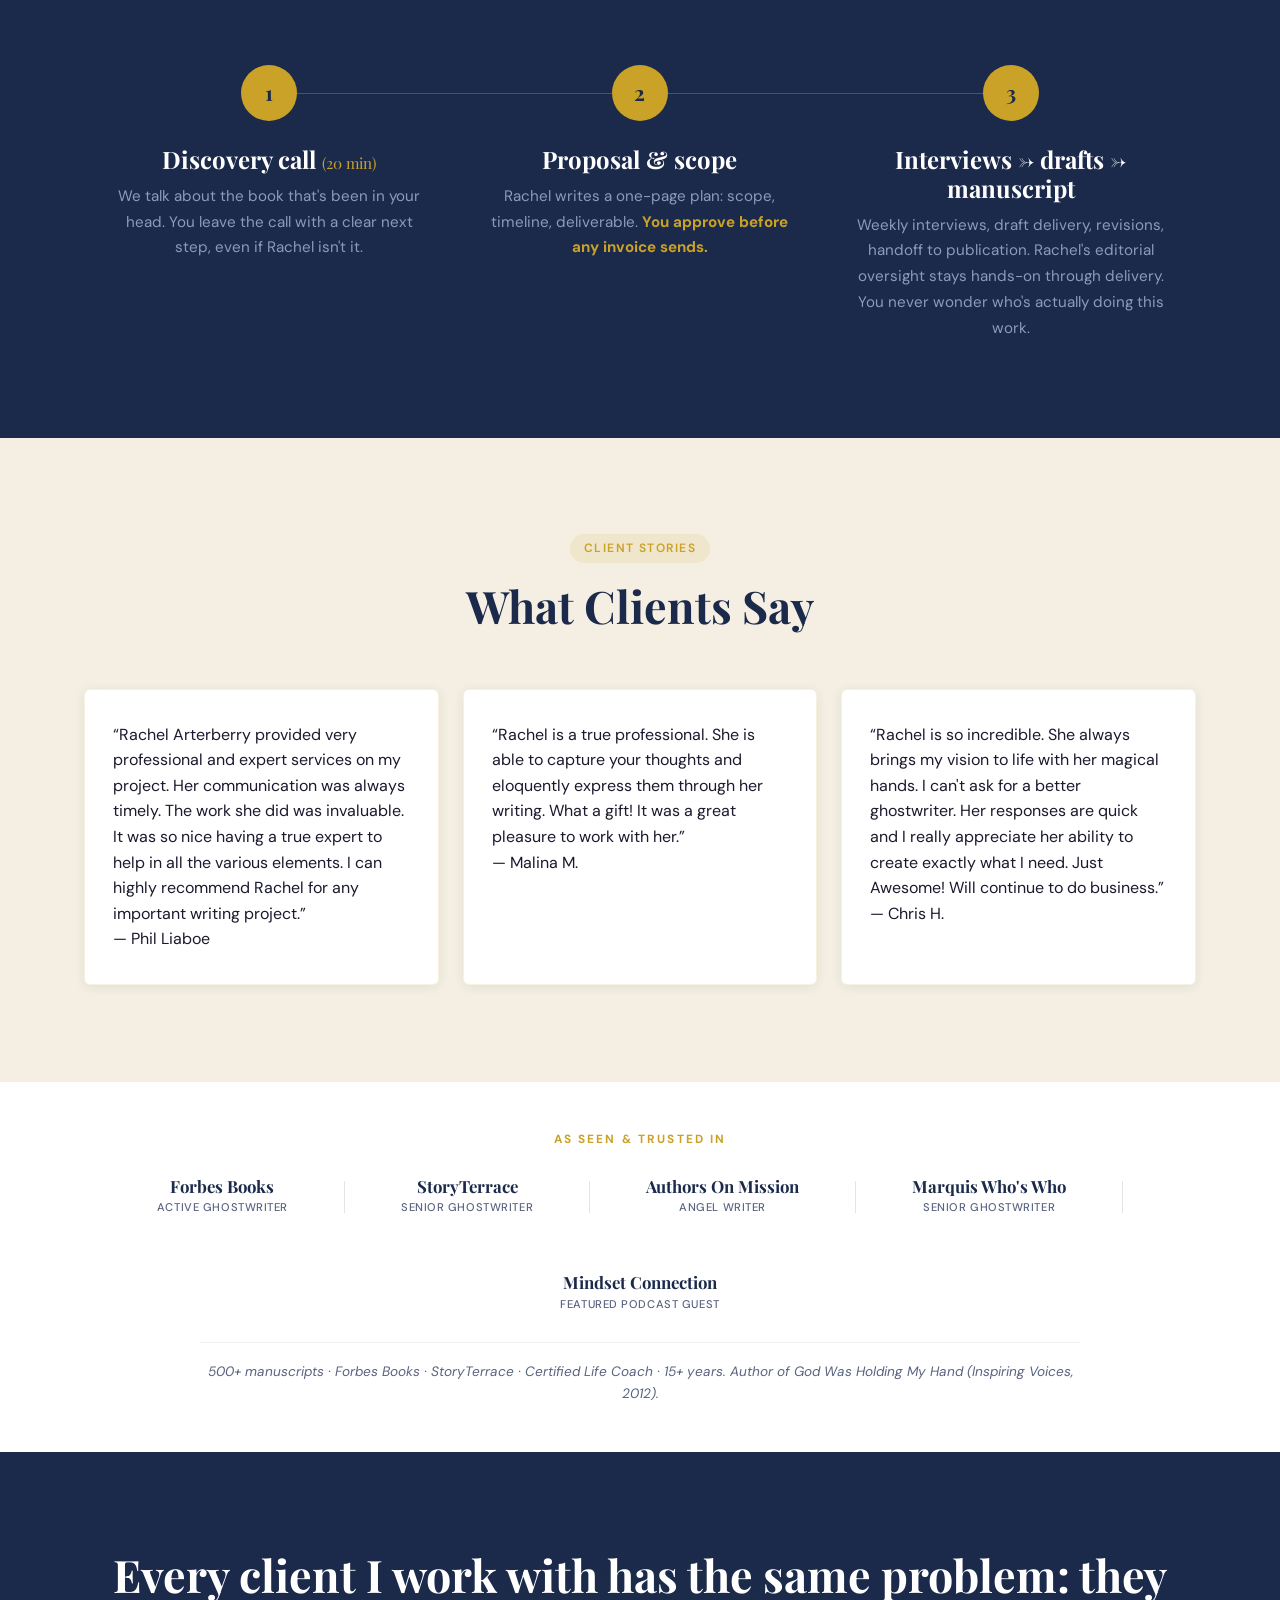
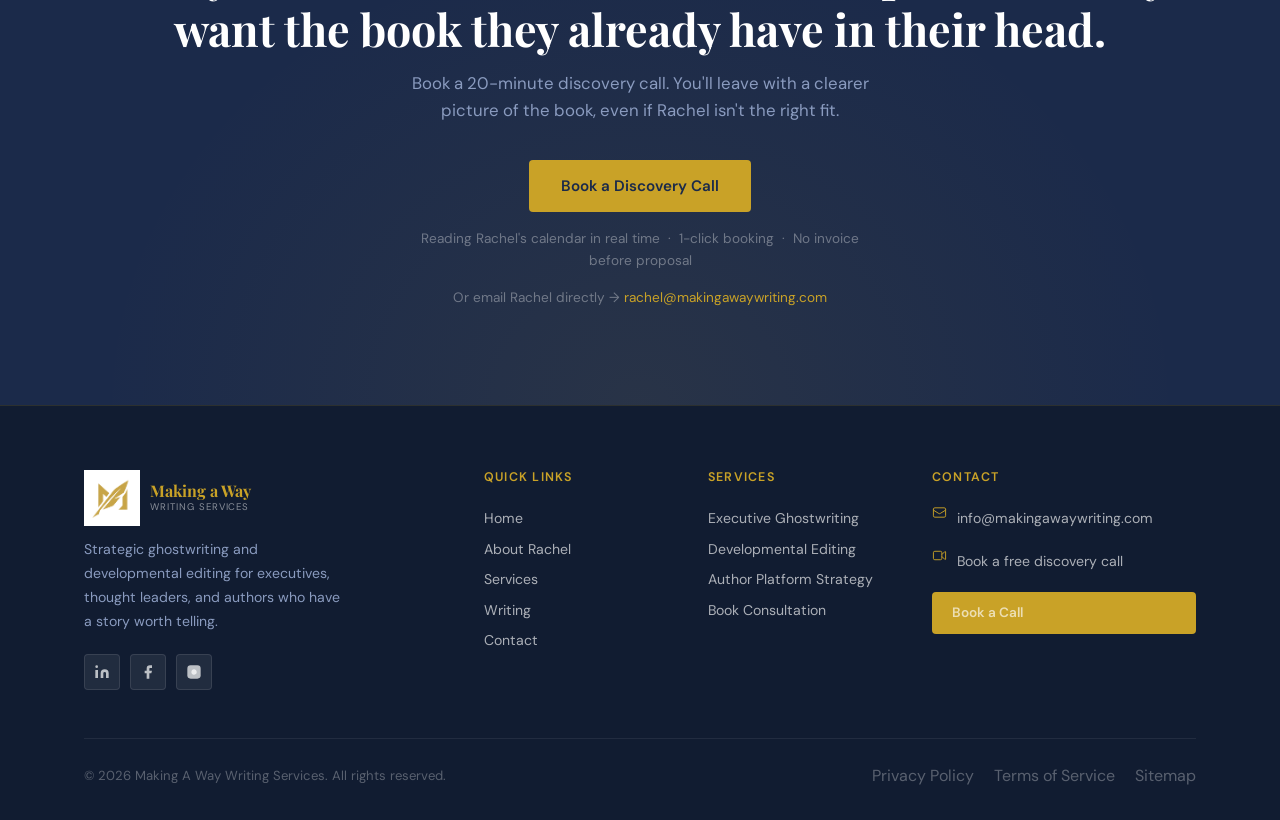
==== commit 9ae581f1: "Update index.html" ====
--- a/index.html
+++ b/index.html
@@ -1,6 +1,7 @@
 <!DOCTYPE html>
 <html lang="en">
 <head>
+<meta name="google-site-verification" content="lKBkWwv0RKUv2Ba21BfvMEe7wW7uxZ_KBC9mcETBMvU" />
 <!-- Google tag (gtag.js) -->
 <script async src="https://www.googletagmanager.com/gtag/js?id=G-Y5SX6KW7BW"></script>
 <script>
@@ -15,7 +16,15 @@
 <title>Making A Way Writing Services | Rachel Arterberry | Ghostwriter & Editor</title>
 <meta name="description" content="Strategic ghostwriting and developmental editing for CEOs, executives, and thought leaders. Rachel Arterberry helps busy leaders write books that open doors.">
 <link rel="preconnect" href="https://fonts.googleapis.com">
-<link href="https://fonts.googleapis.com/css2?family=Playfair+Display:ital,wght@0,400;0,600;0,700;1,400;1,600&family=DM+Sans:wght@300;400;500;600&display=swap" rel="stylesheet">
+  
+<!-- Favicons -->
+<link rel="apple-touch-icon" sizes="180x180" href="/apple-touch-icon.png">
+<link rel="icon" type="image/png" sizes="32x32" href="/favicon-32x32.png">
+<link rel="icon" type="image/png" sizes="16x16" href="/favicon-16x16.png">
+<link rel="manifest" href="/site.webmanifest">
+<link rel="shortcut icon" href="/favicon.ico">
+  
+ <link href="https://fonts.googleapis.com/css2?family=Playfair+Display:ital,wght@0,400;0,600;0,700;1,400;1,600&family=DM+Sans:wght@300;400;500;600&display=swap" rel="stylesheet">
 <style>
 :root {
   --navy: #1B2A4A;
@@ -1333,7 +1342,7 @@
           </span>
           <h3>Why Am I Hesitant to Hire a Ghostwriter?</h3>
           <p>When I sit down with a new client who's considering ghostwriting, the conversation rarely begins with logistics. It usually starts with a quiet confession: "I'm not sure if this is the right move for me." There's a vulnerability in that moment — a recognition that sharing your story means letting someone else into your creative world.</p>
-          <a href="https://www.makingawaywriting.com/post/why-am-i-hesitant-to-hire-a-ghostwriter-understanding-the-real-fears-behind-the-decision" target="_blank" rel="noopener" class="btn btn-gold">Read full article →</a>
+          <a href="https://makingawaywriting.com/post/why-am-i-hesitant-to-hire-a-ghostwriter-understanding-the-real-fears-behind-the-decision" target="_blank" rel="noopener" class="btn btn-gold">Read full article →</a>
         </div>
         <div class="writing-featured-img">
           <svg viewBox="0 0 64 64" fill="none" xmlns="http://www.w3.org/2000/svg"><rect x="8" y="12" width="48" height="40" rx="3" stroke="rgba(201,162,39,0.4)" stroke-width="1.5"/><line x1="16" y1="24" x2="48" y2="24" stroke="rgba(201,162,39,0.3)" stroke-width="1.5"/><line x1="16" y1="32" x2="48" y2="32" stroke="rgba(201,162,39,0.3)" stroke-width="1.5"/><line x1="16" y1="40" x2="36" y2="40" stroke="rgba(201,162,39,0.3)" stroke-width="1.5"/></svg>
@@ -1525,6 +1534,7 @@
       <div style="display:flex;gap:20px">
         <a href="privacy.html">Privacy Policy</a>
         <a href="terms.html">Terms of Service</a>
+        <a href="sitemap.html">Sitemap</a>
       </div>
     </div>
   </div>
@@ -1533,18 +1543,18 @@
 <script>
 // ── ARTICLES DATA ──────────────────────────────────────────────────
 const articles = [
-  { title:"The Frustrations of Going It Alone", cat:"tl", src:"blog", time:"4 min read", excerpt:"I remember the first time a client confided in me about her exhaustion from trying to do it all — staring at a blinking cursor, week after week.", url:"https://www.makingawaywriting.com/post/the-frustrations-of-going-it-alone-what-keeps-thought-leaders-from-delegating-their-writing" },
-  { title:"How to Tell Your Story Authentically in a World Obsessed with AI", cat:"wc", src:"blog", time:"4 min read", excerpt:"A longtime client had been experimenting with AI tools. The words were polished, the structure tight — but something essential was missing: her voice.", url:"https://www.makingawaywriting.com/post/how-to-tell-your-story-authentically-in-a-world-obsessed-with-ai" },
-  { title:"Ghostwriter vs. Author: Who Really Tells the Story?", cat:"wc", src:"blog", time:"5 min read", excerpt:"As a ghostwriter, I've spent years working in the creative shadows. The line between 'author' and 'ghostwriter' is more fascinating — and more blurry — than most readers assume.", url:"https://www.makingawaywriting.com/post/ghostwriter-vs-author-who-really-tells-the-story" },
+  { title:"The Frustrations of Going It Alone", cat:"tl", src:"blog", time:"4 min read", excerpt:"I remember the first time a client confided in me about her exhaustion from trying to do it all — staring at a blinking cursor, week after week.", url:"https://makingawaywriting.com/post/the-frustrations-of-going-it-alone-what-keeps-thought-leaders-from-delegating-their-writing" },
+  { title:"How to Tell Your Story Authentically in a World Obsessed with AI", cat:"wc", src:"blog", time:"4 min read", excerpt:"A longtime client had been experimenting with AI tools. The words were polished, the structure tight — but something essential was missing: her voice.", url:"https://makingawaywriting.com/post/how-to-tell-your-story-authentically-in-a-world-obsessed-with-ai" },
+  { title:"Ghostwriter vs. Author: Who Really Tells the Story?", cat:"wc", src:"blog", time:"5 min read", excerpt:"As a ghostwriter, I've spent years working in the creative shadows. The line between 'author' and 'ghostwriter' is more fascinating — and more blurry — than most readers assume.", url:"https://makingawaywriting.com/post/ghostwriter-vs-author-who-really-tells-the-story" },
   { title:"When 'I'll Write It Myself' Turns Into Months of Delay", cat:"tl", src:"linkedin", time:"Article", excerpt:"The all-too-common story of a busy professional who keeps putting off writing their book — until the idea never gets written at all.", url:"https://www.linkedin.com/pulse/when-ill-write-myself-turns-months-delay-rachel-arterberry-olgze" },
-  { title:"Behind the Scenes: What Does a Ghost Editor Really Do?", cat:"wc", src:"blog", time:"7 min read", excerpt:"Years into my career as an editor, I realized the real magic happens in the invisible spaces — where a ghost editor steps in and quietly transforms a rough draft.", url:"https://www.makingawaywriting.com/post/behind-the-scenes-what-does-a-ghost-editor-really-do" },
+  { title:"Behind the Scenes: What Does a Ghost Editor Really Do?", cat:"wc", src:"blog", time:"7 min read", excerpt:"Years into my career as an editor, I realized the real magic happens in the invisible spaces — where a ghost editor steps in and quietly transforms a rough draft.", url:"https://makingawaywriting.com/post/behind-the-scenes-what-does-a-ghost-editor-really-do" },
   { title:"Why Your Competitors Are Writing Books (And What Happens If You Don't)", cat:"tl", src:"linkedin", time:"Article", excerpt:"Worried your competitors are gaining ground? They just might be — by publishing. Here's what's at stake for executives who don't write books.", url:"https://www.linkedin.com/in/rachelarterberry/" },
-  { title:"The Rise of Bundled Ghostwriting Services", cat:"pub", src:"blog", time:"3 min read", excerpt:"More authors are asking for more than just a draft. They want a partner who can help shape their ideas and navigate the maze of publishing options.", url:"https://www.makingawaywriting.com/post/the-rise-of-bundled-ghostwriting-services-why-authors-want-more-than-just-words" },
-  { title:"Why Thought Leaders Need Ghostwriters (Even If They're Great Writers)", cat:"tl", src:"blog", time:"2 min read", excerpt:"Being a great writer and having the time and consistency to produce high-quality content are two very different things.", url:"https://www.makingawaywriting.com/post/why-thought-leaders-need-ghostwriters-even-if-they-re-great-writers" },
-  { title:"What If Hiring a Ghostwriter Ends Up Being a Waste of Money?", cat:"tl", src:"blog", time:"2 min read", excerpt:"The fear is valid — especially if you've never worked with a professional writer before. But these problems reflect hiring the wrong ghostwriter, not ghostwriting itself.", url:"https://www.makingawaywriting.com/post/what-if-hiring-a-ghostwriter-ends-up-being-a-waste-of-money" },
+  { title:"The Rise of Bundled Ghostwriting Services", cat:"pub", src:"blog", time:"3 min read", excerpt:"More authors are asking for more than just a draft. They want a partner who can help shape their ideas and navigate the maze of publishing options.", url:"https://makingawaywriting.com/post/the-rise-of-bundled-ghostwriting-services-why-authors-want-more-than-just-words" },
+  { title:"Why Thought Leaders Need Ghostwriters (Even If They're Great Writers)", cat:"tl", src:"blog", time:"2 min read", excerpt:"Being a great writer and having the time and consistency to produce high-quality content are two very different things.", url:"https://makingawaywriting.com/post/why-thought-leaders-need-ghostwriters-even-if-they-re-great-writers" },
+  { title:"What If Hiring a Ghostwriter Ends Up Being a Waste of Money?", cat:"tl", src:"blog", time:"2 min read", excerpt:"The fear is valid — especially if you've never worked with a professional writer before. But these problems reflect hiring the wrong ghostwriter, not ghostwriting itself.", url:"https://makingawaywriting.com/post/what-if-hiring-a-ghostwriter-ends-up-being-a-waste-of-money" },
   { title:"The $2 Million Mistake: Why CEOs Who Don't Write Books Leave Money on the Table", cat:"tl", src:"linkedin", time:"Article", excerpt:"It's surprising how many CEOs quietly lose millions simply by not sharing their expertise publicly. Here's the math on what a book actually does for your business.", url:"https://www.linkedin.com/in/rachelarterberry/" },
   { title:"Ghostwriter vs. Author — What's the Difference?", cat:"wc", src:"linkedin", time:"Article", excerpt:"A foundational explainer for anyone considering hiring a ghostwriter — what the role actually means, and what it doesn't mean.", url:"https://www.linkedin.com/pulse/ghostwriter-vs-authorwhats-difference-rachel-arterberry-arhae" },
-  { title:"The Connection Between Thought Leadership and Publishing", cat:"tl", src:"blog", time:"1 min read", excerpt:"One of the most powerful ways to extend your influence is by publishing high-quality content consistently — and why a ghostwriter makes that possible.", url:"https://www.makingawaywriting.com/post/the-connection-between-thought-leadership-and-publishing" },
+  { title:"The Connection Between Thought Leadership and Publishing", cat:"tl", src:"blog", time:"1 min read", excerpt:"One of the most powerful ways to extend your influence is by publishing high-quality content consistently — and why a ghostwriter makes that possible.", url:"https://makingawaywriting.com/post/the-connection-between-thought-leadership-and-publishing" },
 ];
 
 let currentFilter = 'all';
